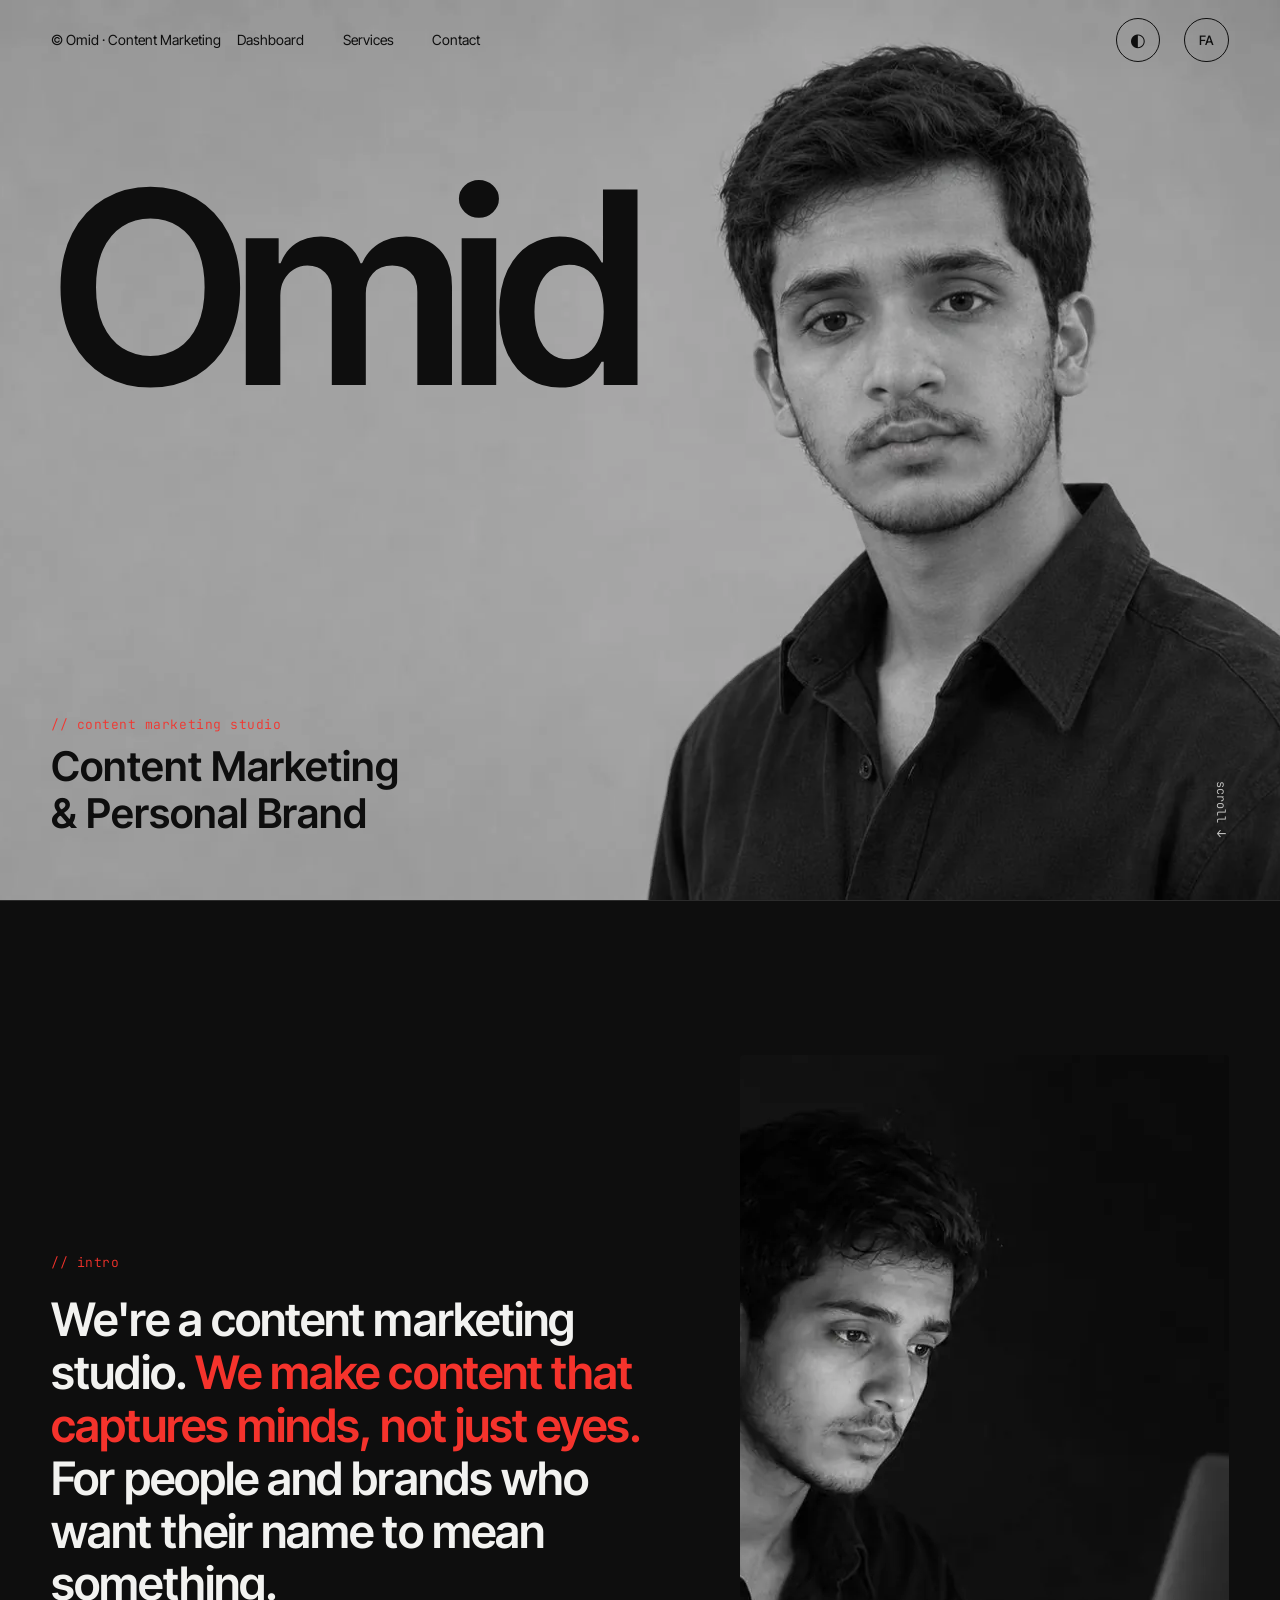
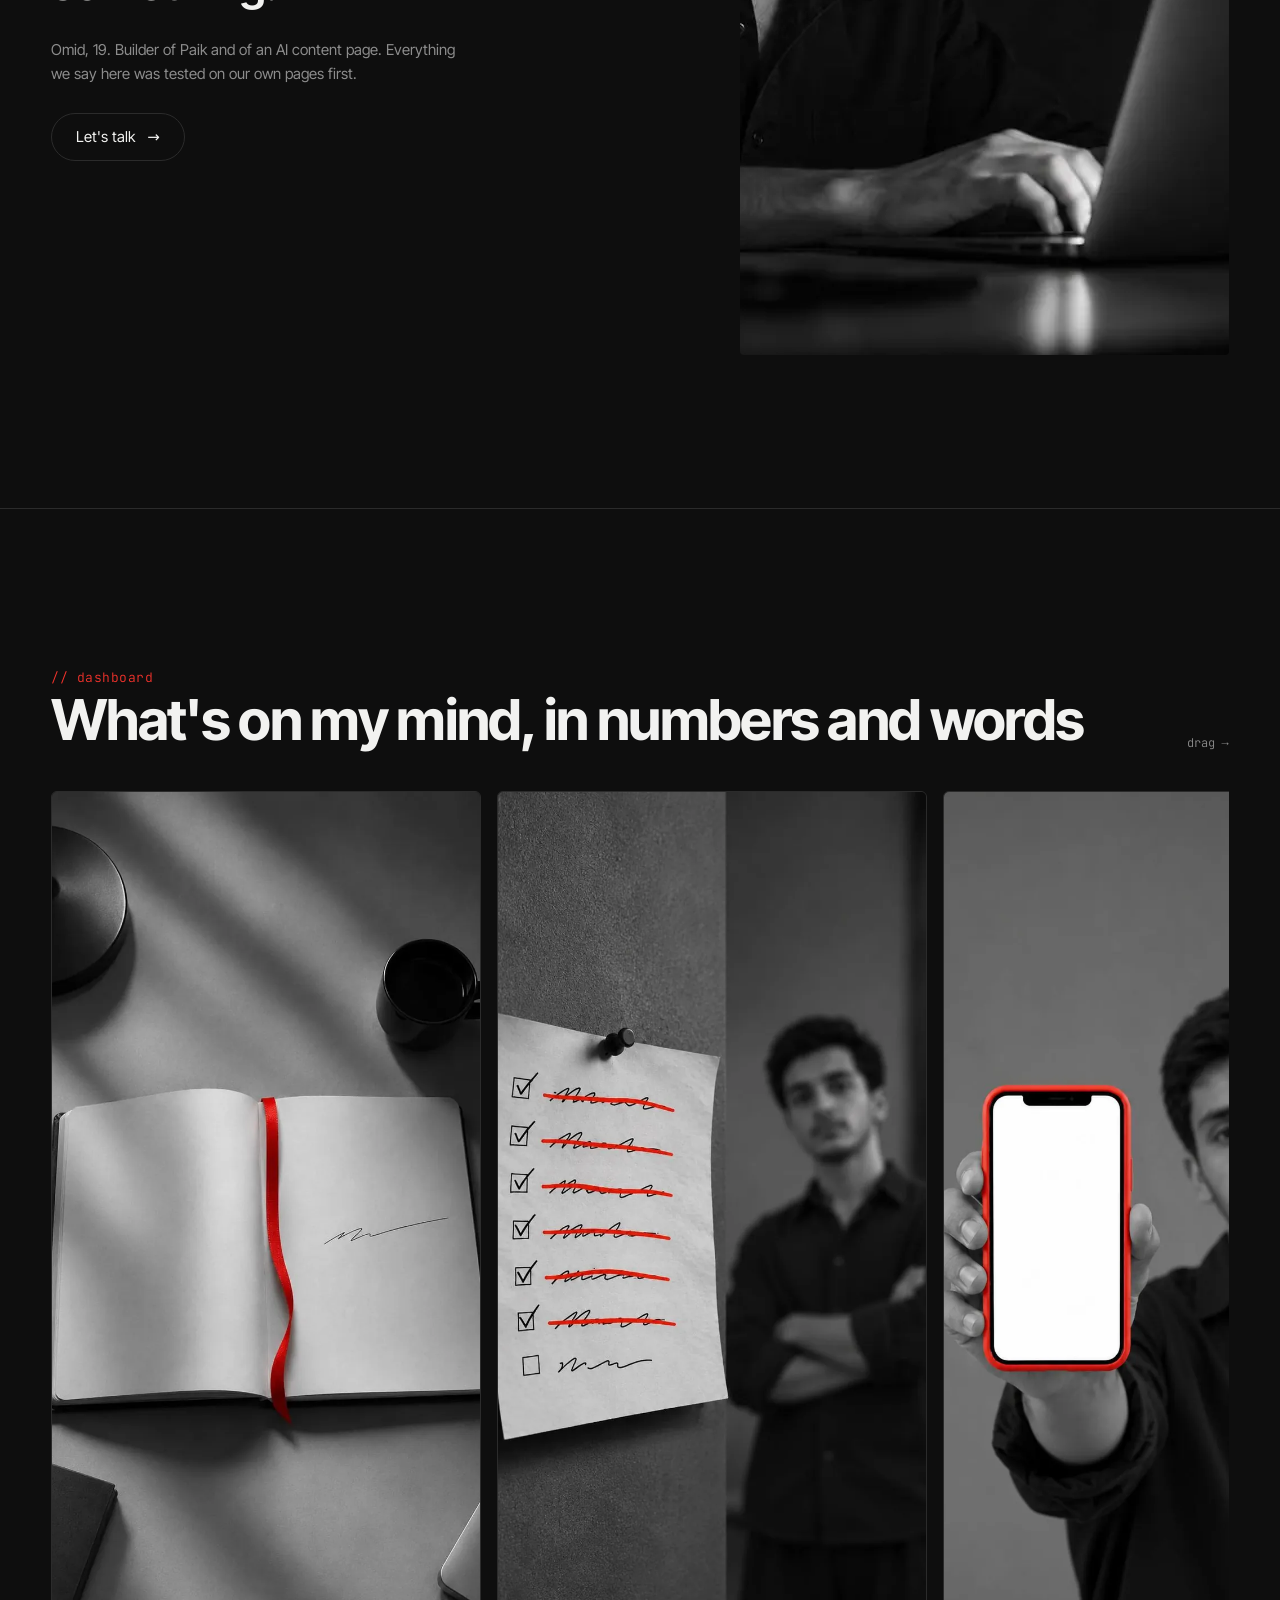
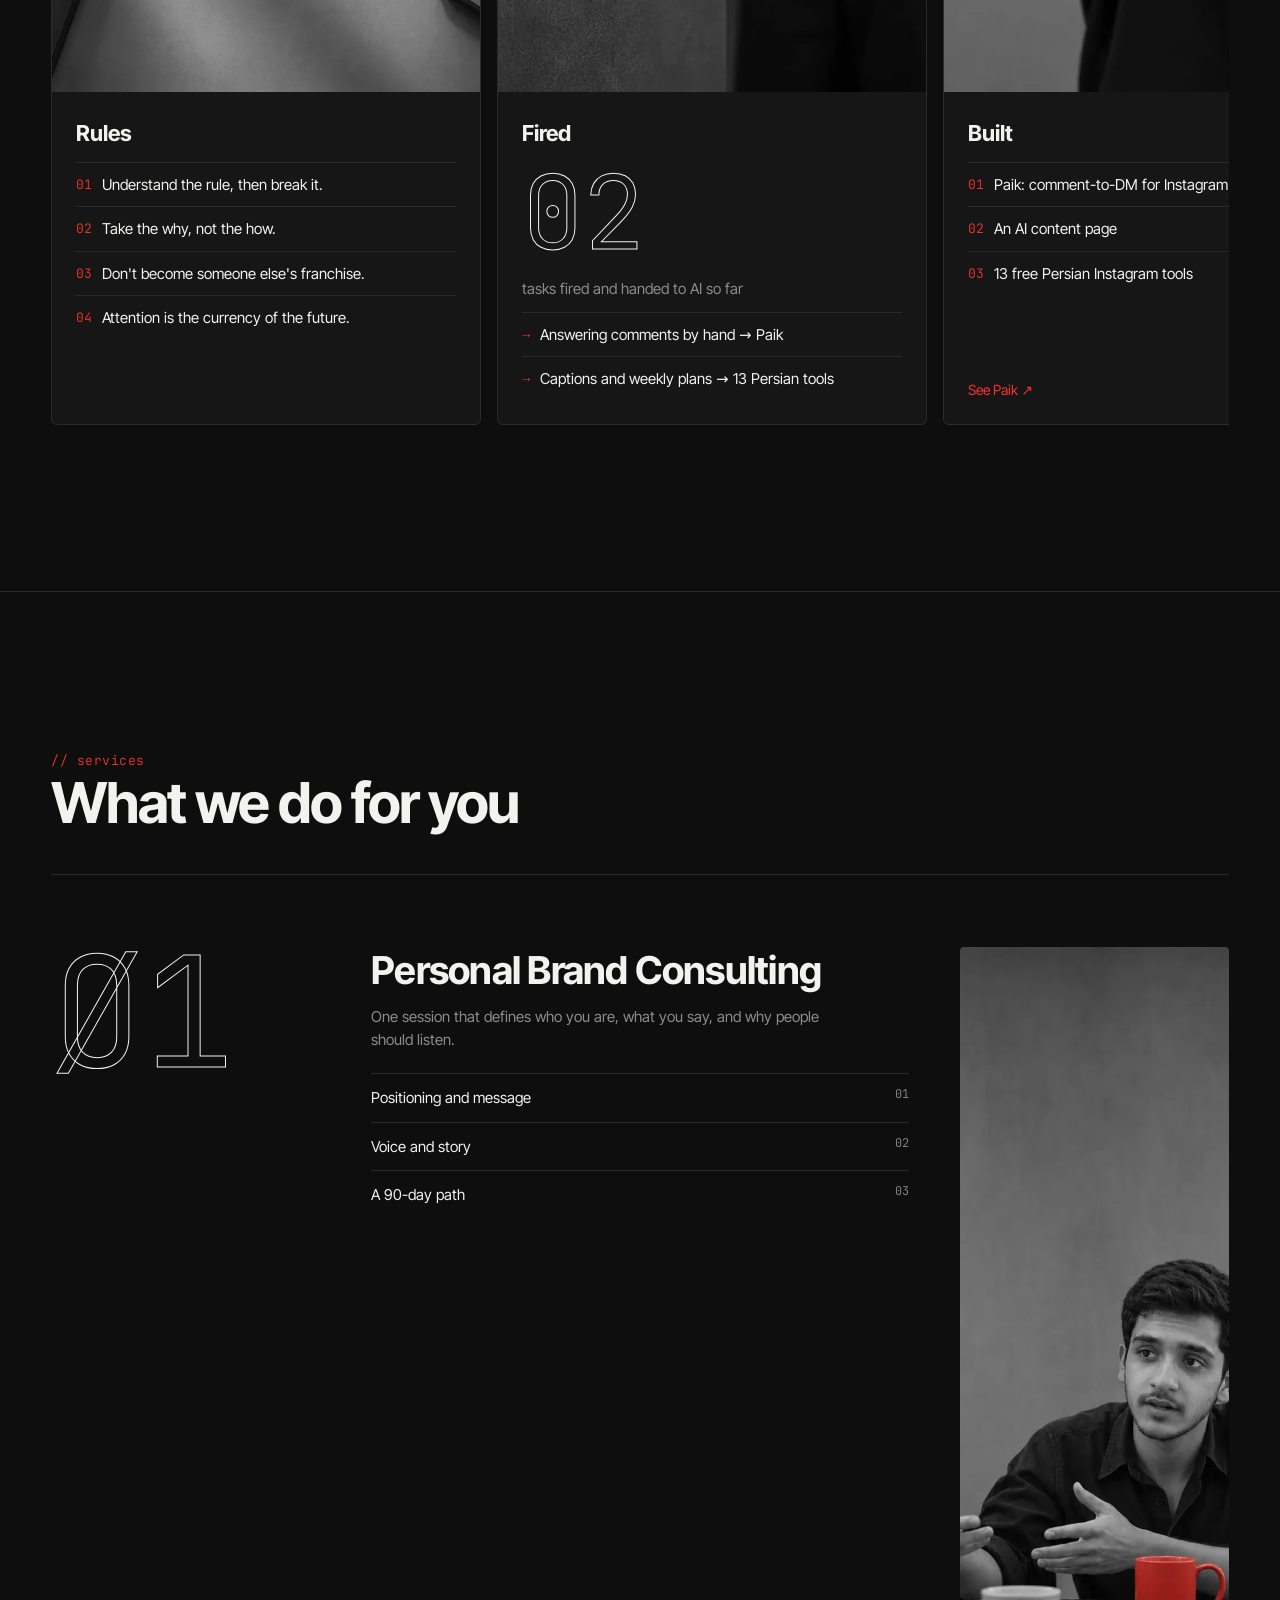
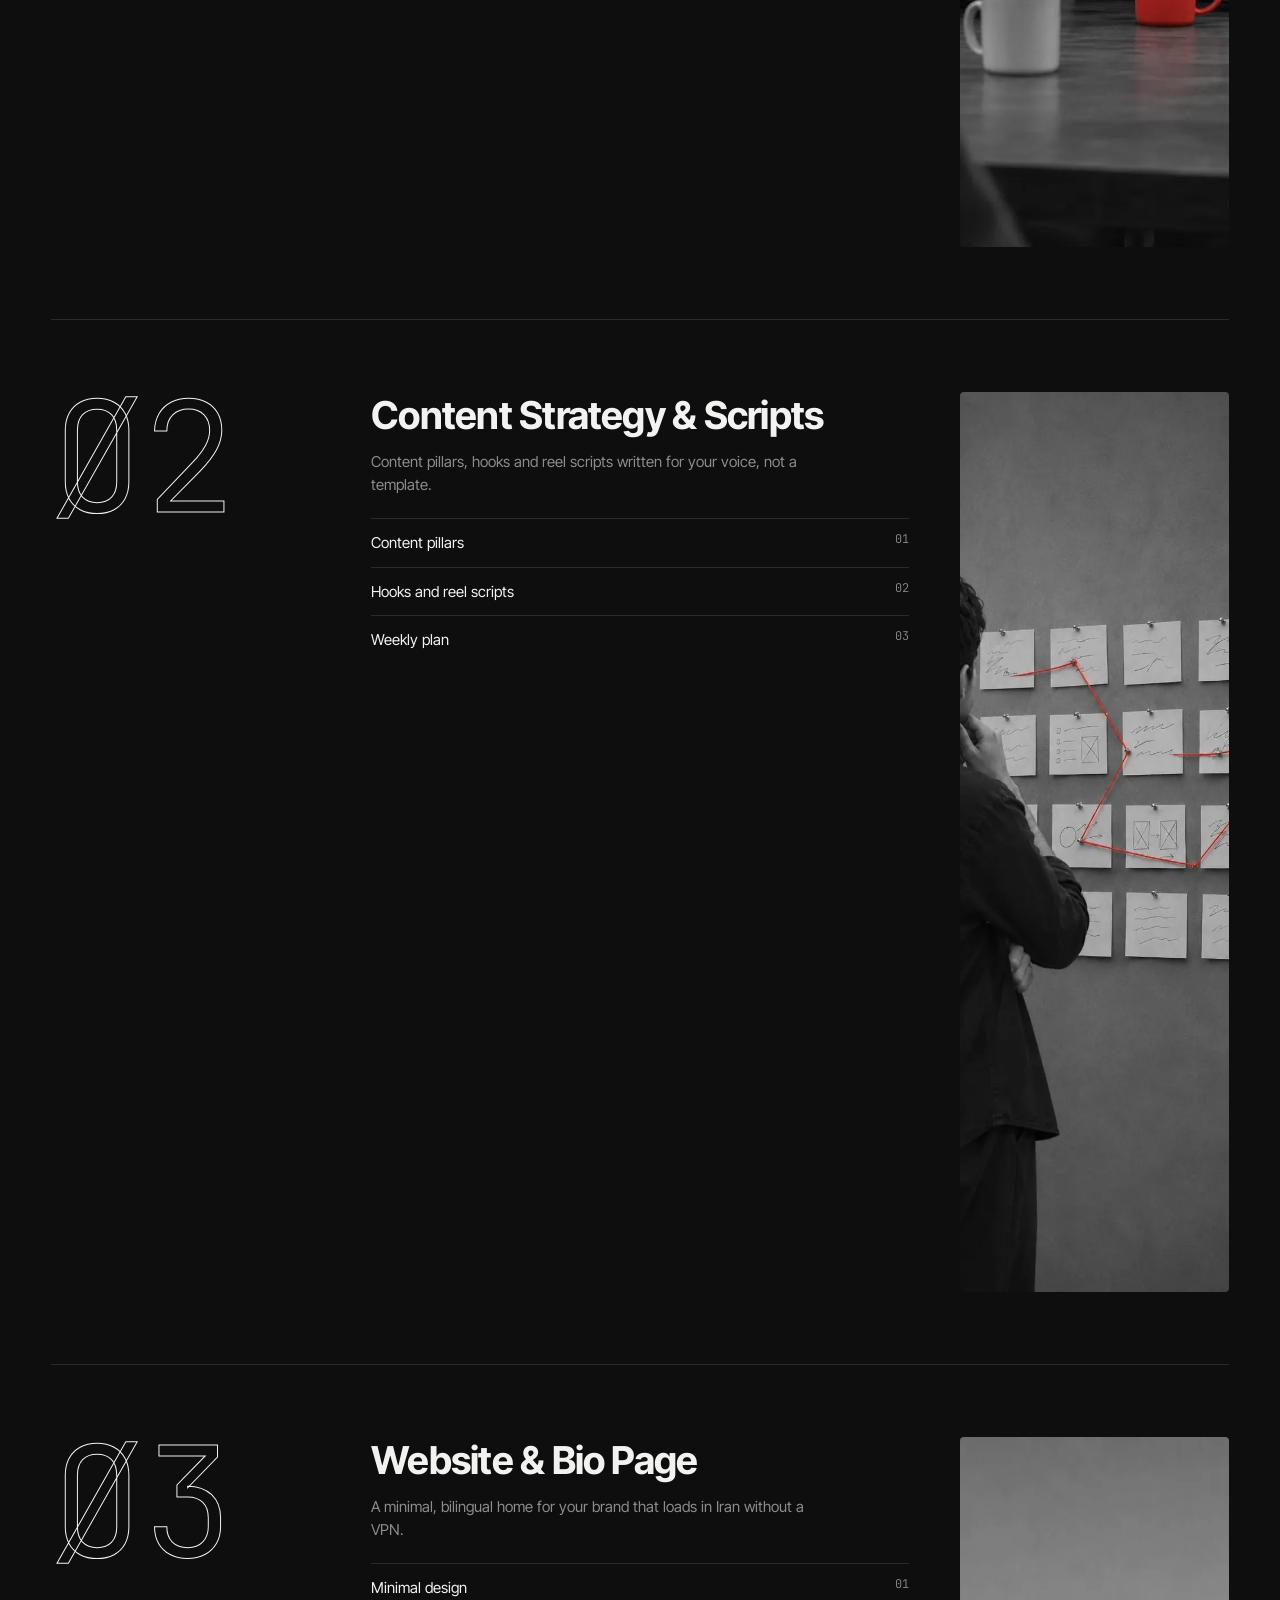
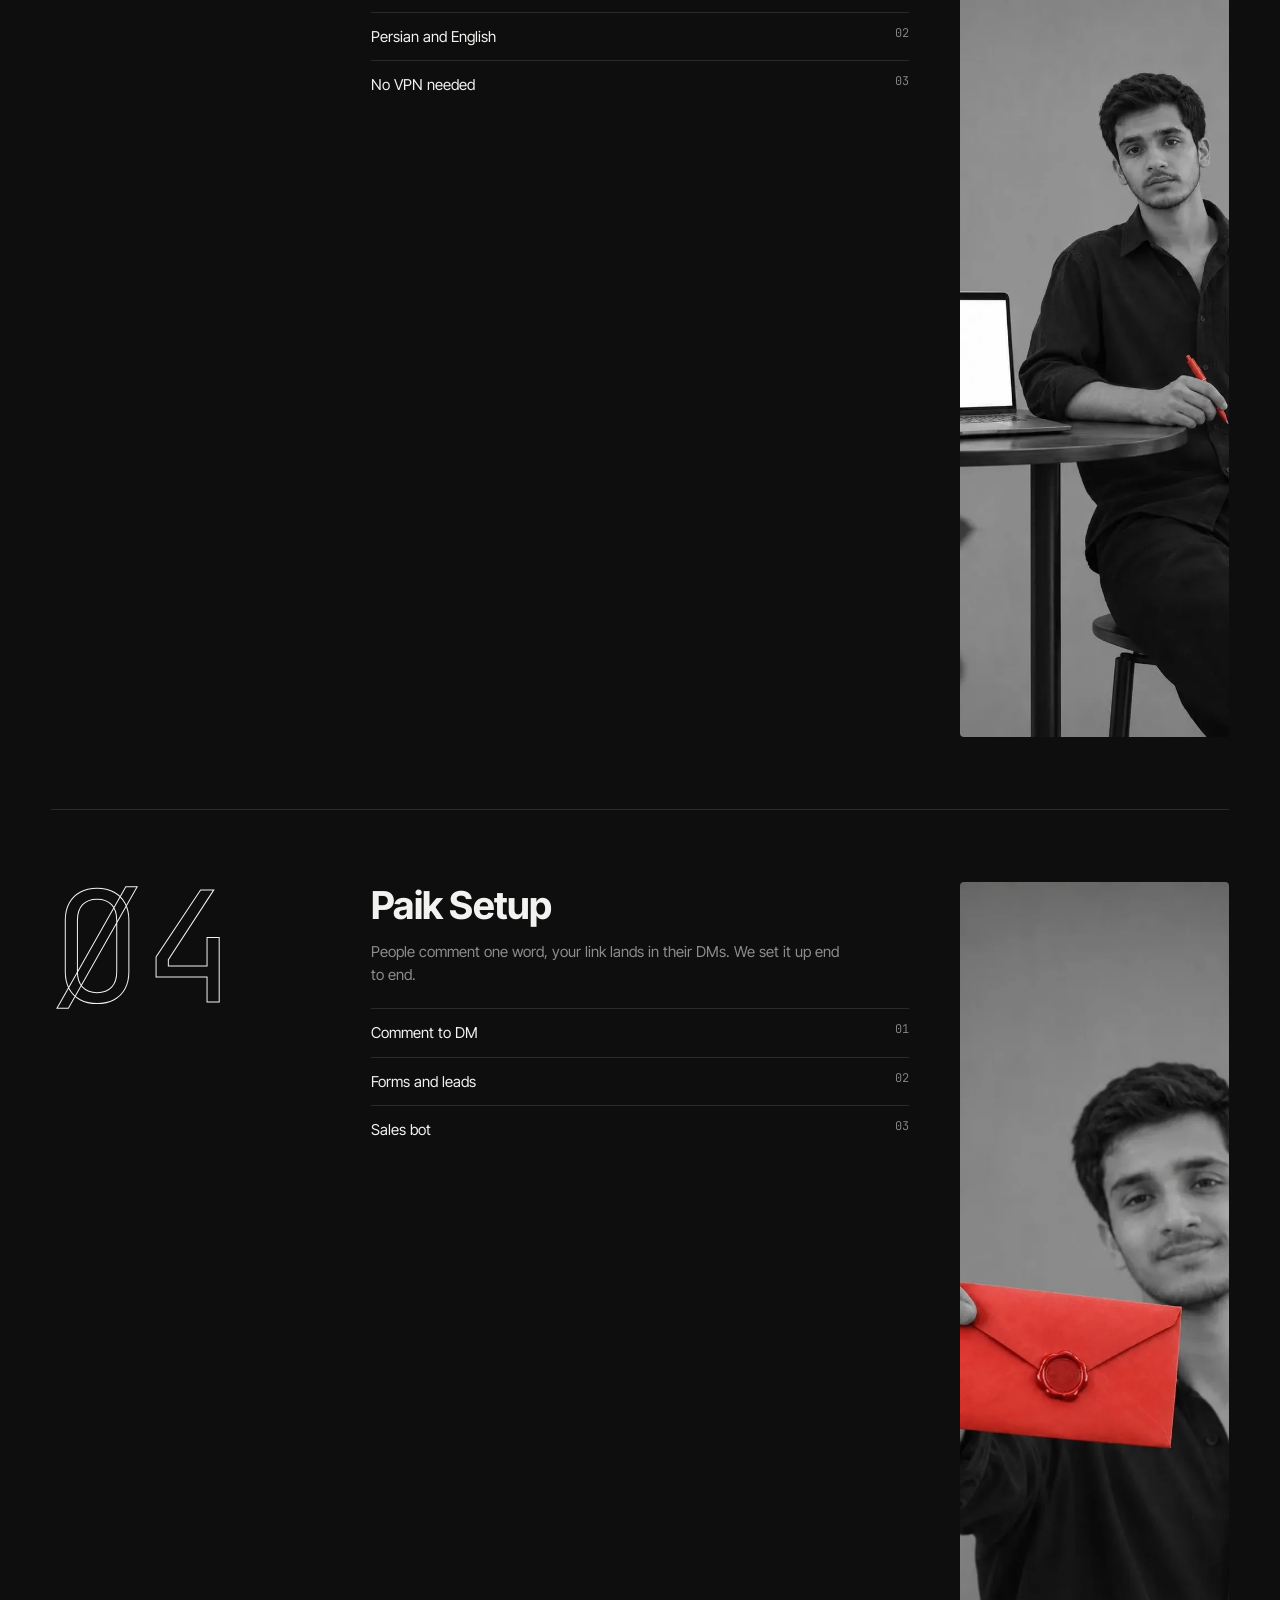
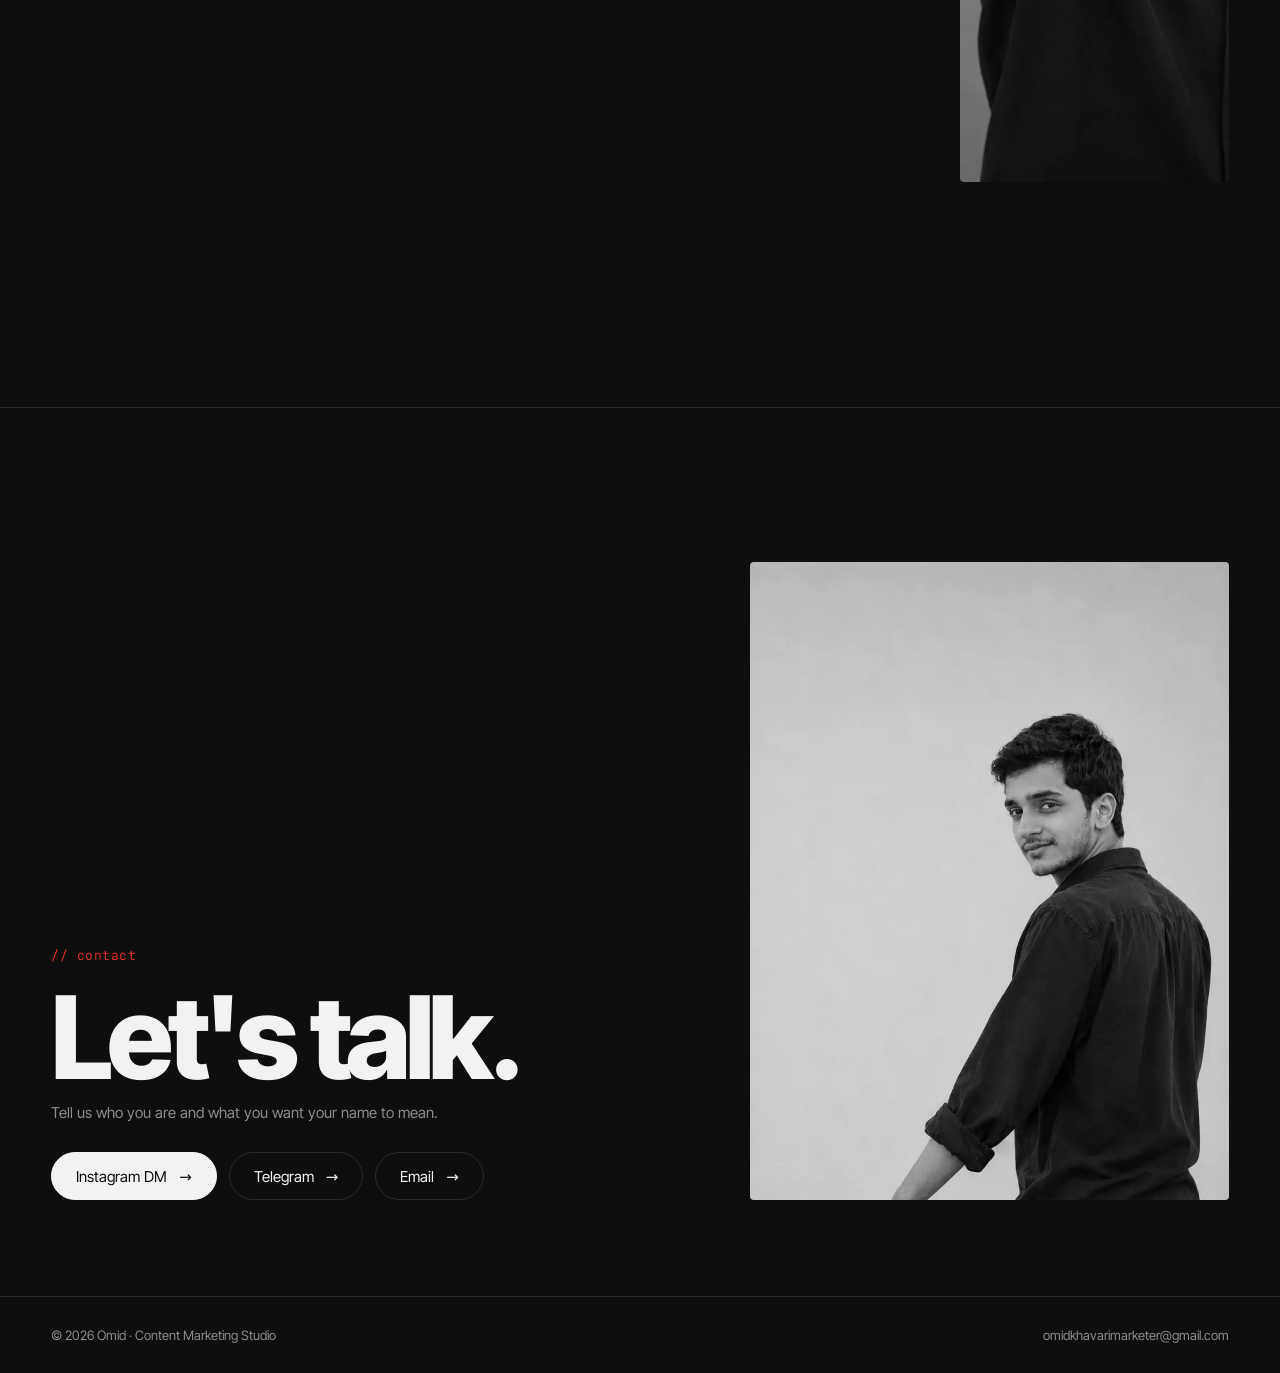
==== index.html @ 6a47b19a "Contact: vertical portrait, two-column on desktop Co-Authored-By: Claude Opus 5.5 <noreply@anthropic" ====
<!doctype html>
<html lang="fa" dir="rtl">
<head>
<meta charset="utf-8">
<meta name="viewport" content="width=device-width, initial-scale=1">
<title>امید | کانتنت مارکتینگ و برند شخصی</title>
<meta name="description" content="استودیوی کانتنت مارکتینگ امید: محتوایی که ذهن آدما رو می‌گیره، نه فقط چشمشون رو.">
<meta property="og:title" content="امید | کانتنت مارکتینگ و برند شخصی">
<meta property="og:description" content="محتوایی که ذهن آدما رو می‌گیره، نه فقط چشمشون رو.">
<meta property="og:image" content="https://omidkhavari1708-pixel.github.io/omidtalks/img/og.jpg">
<meta property="og:type" content="website">
<meta name="theme-color" content="#0e0e0e">
<meta name="title-en" content="Omid | Content Marketing &amp; Personal Brand">
<link rel="preload" href="img/hero.webp" as="image">
<link rel="preload" href="fonts/nimkat.woff2" as="font" type="font/woff2" crossorigin>
<link rel="stylesheet" href="css/site.css">
</head>
<body>

<header class="hero" id="top">
  <img src="img/hero.webp" alt="" width="2000" height="1126" fetchpriority="high">
  <h1 class="name" data-en="Omid">امید</h1>
  <img class="cut" src="img/hero-cut.webp" alt="پرتره‌ی امید" data-en-alt="Portrait of Omid" width="2000" height="1126">
  <nav class="nav">
    <a href="#top" data-en="© Omid · Content Marketing">© امید · کانتنت مارکتینگ</a>
    <div class="links">
      <a href="#dash" data-en="Dashboard">داشبورد</a>
      <a href="#services" data-en="Services">خدمات</a>
      <a href="#contact" data-en="Contact">تماس</a>
    </div>
    <button class="theme" type="button" aria-label="Light / dark" title="Light / dark"><span aria-hidden="true">◐</span></button>
    <button class="lang" type="button" aria-label="English" data-en-aria="فارسی">EN</button>
  </nav>
  <p class="role"><span class="tag">// content marketing studio</span><span data-en="Content Marketing">کانتنت مارکتینگ</span><br><span data-en="&amp; Personal Brand">و برند شخصی</span></p>
  <span class="scroll" aria-hidden="true">scroll ↓</span>
</header>

<main>
<section class="intro" id="intro">
  <div class="rv">
    <span class="tag">// intro</span>
    <p class="statement"><span data-en="We're a content marketing studio. ">ما یه استودیوی کانتنت مارکتینگیم. </span><em data-en="We make content that captures minds, not just eyes. ">محتوایی می‌سازیم که ذهن آدما رو می‌گیره، نه فقط چشمشون رو. </em><span data-en="For people and brands who want their name to mean something.">برای آدما و برندهایی که می‌خوان اسمشون یه معنی داشته باشه.</span></p>
    <p class="small" data-en="Omid, 19. Builder of Paik and of an AI content page. Everything we say here was tested on our own pages first.">امید، ۱۹ ساله. سازنده‌ی پیک و یه پیج تولید محتوای AI. هر حرفی این‌جا می‌زنیم، اول روی پیج‌های خودمون امتحان شده.</p>
    <a class="btn" href="#contact"><span data-en="Let's talk">بیا حرف بزنیم</span><i aria-hidden="true">←</i></a>
  </div>
  <figure class="rv"><img src="img/intro.webp" alt="امید پشت لپ‌تاپ" data-en-alt="Omid at his laptop" loading="lazy" width="1600" height="900"></figure>
</section>

<section id="dash">
  <div class="head rv">
    <div><span class="tag">// dashboard</span><h2 data-en="What's on my mind, in numbers and words">ذهن من، با عدد و کلمه</h2></div>
    <span class="hint" data-en="drag →">← بکش</span>
  </div>
  <div class="rail" tabindex="0" aria-label="داشبورد" data-en-aria="Dashboard">
    <article class="card">
      <img src="img/notebook-v.webp" alt="" loading="lazy" width="1600" height="900">
      <div class="body">
        <h3><a href="rules.html" data-en="Rules">قانون‌ها ↗</a></h3>
        <ul>
          <li><b>01</b><span data-en="Understand the rule, then break it.">قانون رو بفهم، بعد بشکنش.</span></li>
          <li><b>02</b><span data-en="Take the why, not the how.">چرا رو بردار، نه چطور رو.</span></li>
          <li><b>03</b><span data-en="Don't become someone else's franchise.">شعبه‌ی یکی دیگه نشو.</span></li>
          <li><b>04</b><span data-en="Attention is the currency of the future.">ارز آینده توجهه.</span></li>
        </ul>
      </div>
    </article>
    <article class="card">
      <img src="img/list-v.webp" alt="" loading="lazy" width="1600" height="900">
      <div class="body">
        <h3><a href="fired.html" data-en="Fired">اخراج‌ها ↗</a></h3>
        <div class="count" data-count="2">0</div>
        <p class="small" data-en="tasks fired and handed to AI so far">کار تا امروز اخراج شده و رفته دست AI</p>
        <ul>
          <li><b>→</b><span data-en="Answering comments by hand → Paik">جواب دستی به کامنت‌ها ← پیک</span></li>
          <li><b>→</b><span data-en="Captions and weekly plans → 13 Persian tools">کپشن و برنامه‌ی هفته ← ۱۳ ابزار فارسی</span></li>
        </ul>
      </div>
    </article>
    <article class="card">
      <img src="img/phone-v.webp" alt="" loading="lazy" width="1600" height="900">
      <div class="body">
        <h3><a href="built.html" data-en="Built">ساخته‌ها ↗</a></h3>
        <ul>
          <li><b>01</b><span data-en="Paik: comment-to-DM for Instagram">پیک: کامنت به دایرکت برای اینستاگرام</span></li>
          <li><b>02</b><span data-en="An AI content page">پیج تولید محتوای AI</span></li>
          <li><b>03</b><span data-en="13 free Persian Instagram tools">۱۳ ابزار رایگان فارسی برای اینستاگرام</span></li>
        </ul>
        <a class="more" href="https://paikfa1omidkhavarei.github.io" target="_blank" rel="noopener" data-en="See Paik ↗">پیک رو ببین ↗</a>
      </div>
    </article>
    <article class="card">
      <img src="img/english-v.webp" alt="" loading="lazy" width="1600" height="900">
      <div class="body">
        <h3 data-en="The path">مسیر</h3>
        <p class="small" data-en="Learning English, building with AI, documenting every step on Instagram. Together.">انگلیسی یاد گرفتن، ساختن با AI، و مستند کردن هر قدمش تو اینستاگرام. با هم.</p>
        <a class="more" href="https://instagram.com/omidtalks1" target="_blank" rel="noopener">@omidtalks1 ↗</a>
      </div>
    </article>
  </div>
</section>

<section id="services">
  <div class="head rv"><div><span class="tag">// services</span><h2 data-en="What we do for you">کاری که برات می‌کنیم</h2></div></div>
  <div class="svc rv">
    <div class="num">Ø1</div>
    <div>
      <h3><a href="consulting.html" data-en="Personal Brand Consulting">مشاوره‌ی برند شخصی ↗</a></h3>
      <p data-en="One session that defines who you are, what you say, and why people should listen.">یه جلسه که مشخص می‌کنه کی هستی، چی می‌گی و چرا باید به حرفت گوش بدن.</p>
      <ol><li data-en="Positioning and message">جایگاه و پیام<span>01</span></li><li data-en="Voice and story">لحن و داستان<span>02</span></li><li data-en="A 90-day path">مسیر ۹۰ روزه<span>03</span></li></ol>
    </div>
    <img src="img/consult-v.webp" alt="" loading="lazy" width="1600" height="900">
  </div>
  <div class="svc rv">
    <div class="num">Ø2</div>
    <div>
      <h3><a href="strategy.html" data-en="Content Strategy &amp; Scripts">استراتژی محتوا و سناریو ↗</a></h3>
      <p data-en="Content pillars, hooks and reel scripts written for your voice, not a template.">ستون‌های محتوا، هوک و سناریوی ریلز، برای صدای خودت، نه از روی قالب.</p>
      <ol><li data-en="Content pillars">ستون‌های محتوا<span>01</span></li><li data-en="Hooks and reel scripts">هوک و سناریوی ریلز<span>02</span></li><li data-en="Weekly plan">برنامه‌ی هفتگی<span>03</span></li></ol>
    </div>
    <img src="img/strategy-v.webp" alt="" loading="lazy" width="1600" height="900">
  </div>
  <div class="svc rv">
    <div class="num">Ø3</div>
    <div>
      <h3><a href="website.html" data-en="Website &amp; Bio Page">سایت و صفحه‌ی بیو ↗</a></h3>
      <p data-en="A minimal, bilingual home for your brand that loads in Iran without a VPN.">یه خونه‌ی مینیمال و دوزبانه برای برندت که تو ایران بدون فیلترشکن باز می‌شه.</p>
      <ol><li data-en="Minimal design">طراحی مینیمال<span>01</span></li><li data-en="Persian and English">فارسی و انگلیسی<span>02</span></li><li data-en="No VPN needed">بدون نیاز به فیلترشکن<span>03</span></li></ol>
    </div>
    <img src="img/site-v.webp" alt="" loading="lazy" width="1600" height="900">
  </div>
  <div class="svc rv">
    <div class="num">Ø4</div>
    <div>
      <h3><a href="paik.html" data-en="Paik Setup">راه‌اندازی پیک ↗</a></h3>
      <p data-en="People comment one word, your link lands in their DMs. We set it up end to end.">یکی یه کلمه کامنت می‌کنه، لینکت تو دایرکتش می‌رسه. از صفر تا آخر راهش می‌ندازیم.</p>
      <ol><li data-en="Comment to DM">کامنت به دایرکت<span>01</span></li><li data-en="Forms and leads">فرم و جمع کردن مشتری<span>02</span></li><li data-en="Sales bot">ربات فروش<span>03</span></li></ol>
    </div>
    <img src="img/paik-v.webp" alt="" loading="lazy" width="1600" height="900">
  </div>
</section>

<section class="contact" id="contact">
  <img src="img/contact-v.webp" alt="" loading="lazy" width="900" height="1600">
  <div class="in rv">
    <span class="tag">// contact</span>
    <h2 data-en="Let's talk.">بیا حرف بزنیم.</h2>
    <p class="small" data-en="Tell us who you are and what you want your name to mean.">بگو کی هستی و می‌خوای اسمت چه معنی‌ای داشته باشه.</p>
    <div class="row">
      <a class="btn solid" href="https://ig.me/m/omidtalks1" target="_blank" rel="noopener"><span data-en="Instagram DM">دایرکت اینستاگرام</span><i aria-hidden="true">←</i></a>
      <a class="btn" id="tg" href="https://t.me/itsomid_ai" target="_blank" rel="noopener"><span data-en="Telegram">تلگرام</span><i aria-hidden="true">←</i></a>
      <a class="btn" href="mailto:omidkhavarimarketer@gmail.com"><span data-en="Email">ایمیل</span><i aria-hidden="true">←</i></a>
    </div>
  </div>
</section>
</main>

<footer><span data-en="© 2026 Omid · Content Marketing Studio">© ۱۴۰۵ امید · استودیوی کانتنت مارکتینگ</span><a href="mailto:omidkhavarimarketer@gmail.com">omidkhavarimarketer@gmail.com</a></footer>

<script src="js/site.js"></script>
</body>
</html>
---- css/site.css ----
@font-face{font-family:Nimkat;src:url(../fonts/nimkat.woff2) format("woff2");font-display:swap}
@font-face{font-family:"Inter Tight";src:url(../fonts/inter-tight.woff2) format("woff2");font-weight:400 800;font-display:swap}
@font-face{font-family:Mono;src:url(../fonts/jetbrains-mono.woff2) format("woff2");font-weight:300;font-display:swap}
html[data-theme=light]{--ink:#f4f4f2;--ink2:#e9e9e6;--paper:#0e0e0e;--mute:#5e5e5e;--line:#d2d2d0}
:root{--ink:#0e0e0e;--ink2:#161616;--paper:#f2f2f0;--mute:#8c8c8c;--line:#2b2b2b;--accent:#F5332C;--pad:clamp(16px,4vw,56px);--ease:cubic-bezier(.2,.7,.2,1)}
*{box-sizing:border-box;margin:0;padding:0}
html{scroll-behavior:smooth}
body{background:var(--ink);color:var(--paper);font:400 17px/1.7 Nimkat,"Inter Tight",system-ui,sans-serif;-webkit-font-smoothing:antialiased}
html[lang=en] body{font-family:"Inter Tight",system-ui,sans-serif;line-height:1.55}
a{color:inherit;text-decoration:none}
img{display:block;max-width:100%}
:focus-visible{outline:2px solid var(--accent);outline-offset:3px}
.tag{font:300 13px/1 Mono,monospace;color:var(--accent);letter-spacing:.04em;direction:ltr;unicode-bidi:isolate}
section{padding:clamp(72px,12vw,160px) var(--pad);border-top:1px solid var(--line)}

/* nav */
.nav{position:absolute;inset:0 0 auto;z-index:5;display:flex;align-items:center;justify-content:space-between;gap:16px;padding:18px var(--pad);color:#0e0e0e;font-size:14px}
.nav .links{display:flex;gap:clamp(14px,3vw,40px)}
.nav a:hover{color:var(--accent)}
.lang{min-width:44px;min-height:44px;border:1px solid currentColor;border-radius:99px;background:none;color:inherit;font:500 13px "Inter Tight",sans-serif;cursor:pointer;padding:0 14px}
.lang:hover,.theme:hover{background:#0e0e0e;color:#f2f2f0}
.theme{min-width:44px;min-height:44px;border:1px solid currentColor;border-radius:99px;background:none;color:inherit;font-size:18px;cursor:pointer;margin-inline-start:auto}
.nav .theme+.lang{margin-inline-start:8px}

/* hero: photo, then name, then cut-out on top so the head sits over the letters */
.hero{position:relative;height:100svh;min-height:560px;overflow:hidden;background:#969696;color:#0e0e0e;border:0;padding:0}
.hero>img{position:absolute;inset:0;width:100%;height:100%;object-fit:cover;object-position:78% 30%}
.hero .cut{z-index:3;pointer-events:none}
.name{position:absolute;z-index:2;left:var(--pad);top:20vh;direction:rtl;font:800 clamp(6rem,21vw,22rem)/.8 Nimkat,sans-serif;letter-spacing:-.02em;white-space:nowrap}
html[lang=en] .name{direction:ltr;font-family:"Inter Tight";letter-spacing:-.06em;font-weight:600}
.role{position:absolute;z-index:4;left:var(--pad);bottom:clamp(28px,7vh,72px);font-size:clamp(22px,3.2vw,44px);line-height:1.15;font-weight:600}
.role .tag{display:block;margin-bottom:12px}
.scroll{position:absolute;z-index:4;right:var(--pad);bottom:clamp(28px,7vh,72px);font:300 12px Mono,monospace;writing-mode:vertical-rl;color:var(--paper);opacity:.8}

/* intro */
.intro{display:grid;grid-template-columns:1.25fr 1fr;gap:clamp(32px,6vw,96px);align-items:center}
.statement{font-size:clamp(26px,3.6vw,52px);line-height:1.35;font-weight:600;margin:18px 0 28px}
html[lang=en] .statement{line-height:1.15;letter-spacing:-.02em}
.statement em{font-style:normal;color:var(--accent)}
.small{color:var(--mute);max-width:46ch;font-size:15px}
.intro figure img{width:100%;aspect-ratio:16/9;object-fit:cover;border-radius:4px}

/* button: orange fill slides in from the start edge, arrow nudges forward */
.btn{position:relative;display:inline-flex;align-items:center;gap:12px;min-height:48px;padding:0 24px;border:1px solid var(--line);border-radius:99px;overflow:hidden;isolation:isolate;font-size:15px;margin-top:28px;transition:border-color .3s}
.btn::before{content:"";position:absolute;inset:0;z-index:-1;background:var(--accent);transform:scaleX(0);transform-origin:right;transition:transform .45s var(--ease)}
html[dir=ltr] .btn::before{transform-origin:left}
.btn:hover{border-color:var(--accent)}.btn:hover::before{transform:scaleX(1)}
.btn i{font-style:normal;transition:transform .35s var(--ease)}
.btn:hover i{transform:translateX(-5px)}html[dir=ltr] .btn:hover i{transform:translateX(5px)}
.btn.solid{background:var(--paper);color:var(--ink);border-color:var(--paper)}
.btn.solid:hover{color:var(--paper)}

/* dashboard rail */
.head{display:flex;align-items:end;justify-content:space-between;gap:24px;margin-bottom:40px}
.head h2{font-size:clamp(30px,4.4vw,64px);line-height:1.1;font-weight:700}
html[lang=en] .head h2{letter-spacing:-.03em}
.hint{font:300 12px Mono,monospace;color:var(--mute);white-space:nowrap}
.rail{display:grid;grid-auto-flow:column;grid-auto-columns:min(82vw,430px);gap:16px;overflow-x:auto;scroll-snap-type:x mandatory;padding-bottom:12px;cursor:grab;scrollbar-width:thin;scrollbar-color:#333 transparent}
.rail.drag{cursor:grabbing;scroll-snap-type:none}
.card{scroll-snap-align:start;background:var(--ink2);border:1px solid var(--line);border-radius:6px;overflow:hidden;display:flex;flex-direction:column;user-select:none}
.card img{aspect-ratio:4/5;object-fit:cover;width:100%;-webkit-user-drag:none}
.card .body{padding:24px;display:flex;flex-direction:column;gap:12px;flex:1}
.card h3{font-size:22px;font-weight:700}
.card li{list-style:none;padding:10px 0;border-top:1px solid var(--line);font-size:15px;display:flex;gap:10px}
.card li b{color:var(--accent);font:300 13px Mono,monospace;padding-top:3px}
.count{font:300 clamp(64px,8vw,104px)/1 Mono,monospace;color:transparent;-webkit-text-stroke:1px var(--paper)}
.card a.more{margin-top:auto;color:var(--accent);font-size:14px}

/* services */
.svc{display:grid;grid-template-columns:minmax(120px,1fr) 2fr minmax(160px,1fr);gap:clamp(20px,4vw,64px);padding:clamp(40px,6vw,72px) 0;border-top:1px solid var(--line);align-items:start}
.svc:first-of-type{border-top:0}
.num{font:300 clamp(80px,12vw,180px)/.85 Mono,monospace;color:transparent;-webkit-text-stroke:1px var(--paper);direction:ltr}
.svc h3{font-size:clamp(26px,3vw,42px);line-height:1.2;font-weight:700;margin-bottom:12px}
html[lang=en] .svc h3{letter-spacing:-.02em}
.svc p{color:var(--mute);max-width:52ch;font-size:15px;margin-bottom:22px}
.svc ol{list-style:none}
.svc ol li{display:flex;justify-content:space-between;gap:16px;padding:12px 0;border-top:1px solid var(--line);font-size:15px}
.svc ol li span{font:300 12px Mono,monospace;color:var(--mute)}
.svc img{width:100%;aspect-ratio:3/4;object-fit:cover;border-radius:4px;filter:grayscale(.15)}

/* contact */
.contact{position:relative;min-height:90svh;display:flex;align-items:end;overflow:hidden;padding-bottom:clamp(48px,8vw,96px)}
.contact>img{position:absolute;inset:0;width:100%;height:100%;object-fit:cover;object-position:50% 25%;opacity:.55}
.contact::after{content:"";position:absolute;inset:0;background:linear-gradient(to top,var(--ink) 15%,transparent 70%)}
.contact .in{position:relative;z-index:1}
.contact h2{font-size:clamp(48px,9vw,140px);line-height:.95;font-weight:800;margin:16px 0 8px}
html[lang=en] .contact h2{letter-spacing:-.05em}
.contact .row{display:flex;flex-wrap:wrap;gap:12px}
footer{display:flex;justify-content:space-between;flex-wrap:wrap;gap:12px;padding:28px var(--pad);border-top:1px solid var(--line);color:var(--mute);font-size:13px}

/* reveal */
html.js .rv{opacity:0;transform:translateY(24px);transition:opacity .8s var(--ease),transform .8s var(--ease)}
html.js .rv.on{opacity:1;transform:none}
@media (prefers-reduced-motion:reduce){html{scroll-behavior:auto}.rv{opacity:1;transform:none;transition:none}.btn::before,.btn i{transition:none}}


/* detail pages */
.nav.dark{position:relative;color:var(--paper)}
.nav.dark .lang:hover,.nav.dark .theme:hover{background:var(--paper);color:var(--ink)}
.page-head{padding:clamp(48px,8vw,110px) var(--pad) clamp(40px,6vw,80px);display:grid;grid-template-columns:1.2fr 1fr;gap:clamp(28px,5vw,80px);align-items:end}
.page-head h1{font-size:clamp(44px,7vw,110px);line-height:1;font-weight:800;margin:14px 0 22px}
html[lang=en] .page-head h1{letter-spacing:-.04em}
.page-head .lead{font-size:clamp(18px,1.8vw,24px);color:var(--paper);opacity:.8;max-width:40ch}
.page-head img{width:100%;aspect-ratio:16/9;object-fit:cover;border-radius:4px}
.block{display:grid;grid-template-columns:minmax(160px,1fr) 2.4fr;gap:clamp(20px,4vw,64px)}
.block h2{font-size:clamp(22px,2.2vw,30px);font-weight:700}
.items{list-style:none}
.items li{display:grid;grid-template-columns:56px 1fr;gap:16px;padding:22px 0;border-top:1px solid var(--line)}
.items li:first-child{border-top:0;padding-top:0}
.items b{font:300 13px Mono,monospace;color:var(--accent);padding-top:6px;direction:ltr}
.items h3{font-size:20px;font-weight:700;margin-bottom:6px}
.items p{color:var(--mute);font-size:15px;max-width:60ch}
.items a{color:var(--accent)}
details{border-top:1px solid var(--line);padding:18px 0}
details:first-child{border-top:0;padding-top:0}
summary{cursor:pointer;font-size:18px;font-weight:600;list-style:none;display:flex;justify-content:space-between;gap:16px;min-height:44px;align-items:center}
summary::after{content:"+";color:var(--accent);font:300 22px Mono,monospace}
details[open] summary::after{content:"−"}
details p{color:var(--mute);margin-top:10px;max-width:60ch}
.cta{text-align:center}
.cta h2{font-size:clamp(36px,6vw,88px);line-height:1;font-weight:800;margin-bottom:8px}
.cta .row{display:flex;justify-content:center;flex-wrap:wrap;gap:12px}
.back{display:inline-flex;min-height:44px;align-items:center;color:var(--mute);font-size:14px}
.back:hover{color:var(--accent)}
.svc h3 a:hover,.card h3 a:hover{color:var(--accent)}
@media (max-width:860px){.page-head,.block{grid-template-columns:1fr}}

@media (max-width:860px){
  .nav .links,.nav>a{display:none}
  .nav{justify-content:flex-end}
  .hero{background:#969696}
  .hero>img{top:auto;height:74%;object-position:74% 0}
  .name{top:11vh;inset-inline:0;left:0;text-align:center;font-size:36vw}
  .role{color:#f2f2f0}
  .intro{grid-template-columns:1fr}
  .svc{grid-template-columns:1fr}
  .svc img{aspect-ratio:4/5;max-height:70svh}
  .num{font-size:96px}
  .head{flex-direction:column;align-items:start}
}
@media (max-width:860px){.nav.dark>a{display:inline-flex}.nav.dark{justify-content:space-between}}
@media (min-width:861px){.contact{display:grid;grid-template-columns:1.3fr 1fr;gap:clamp(32px,6vw,96px);align-items:end;min-height:0}.contact::after{display:none}.contact>img{position:relative;inset:auto;order:2;width:100%;height:auto;aspect-ratio:3/4;object-position:50% 30%;opacity:1;border-radius:4px}}
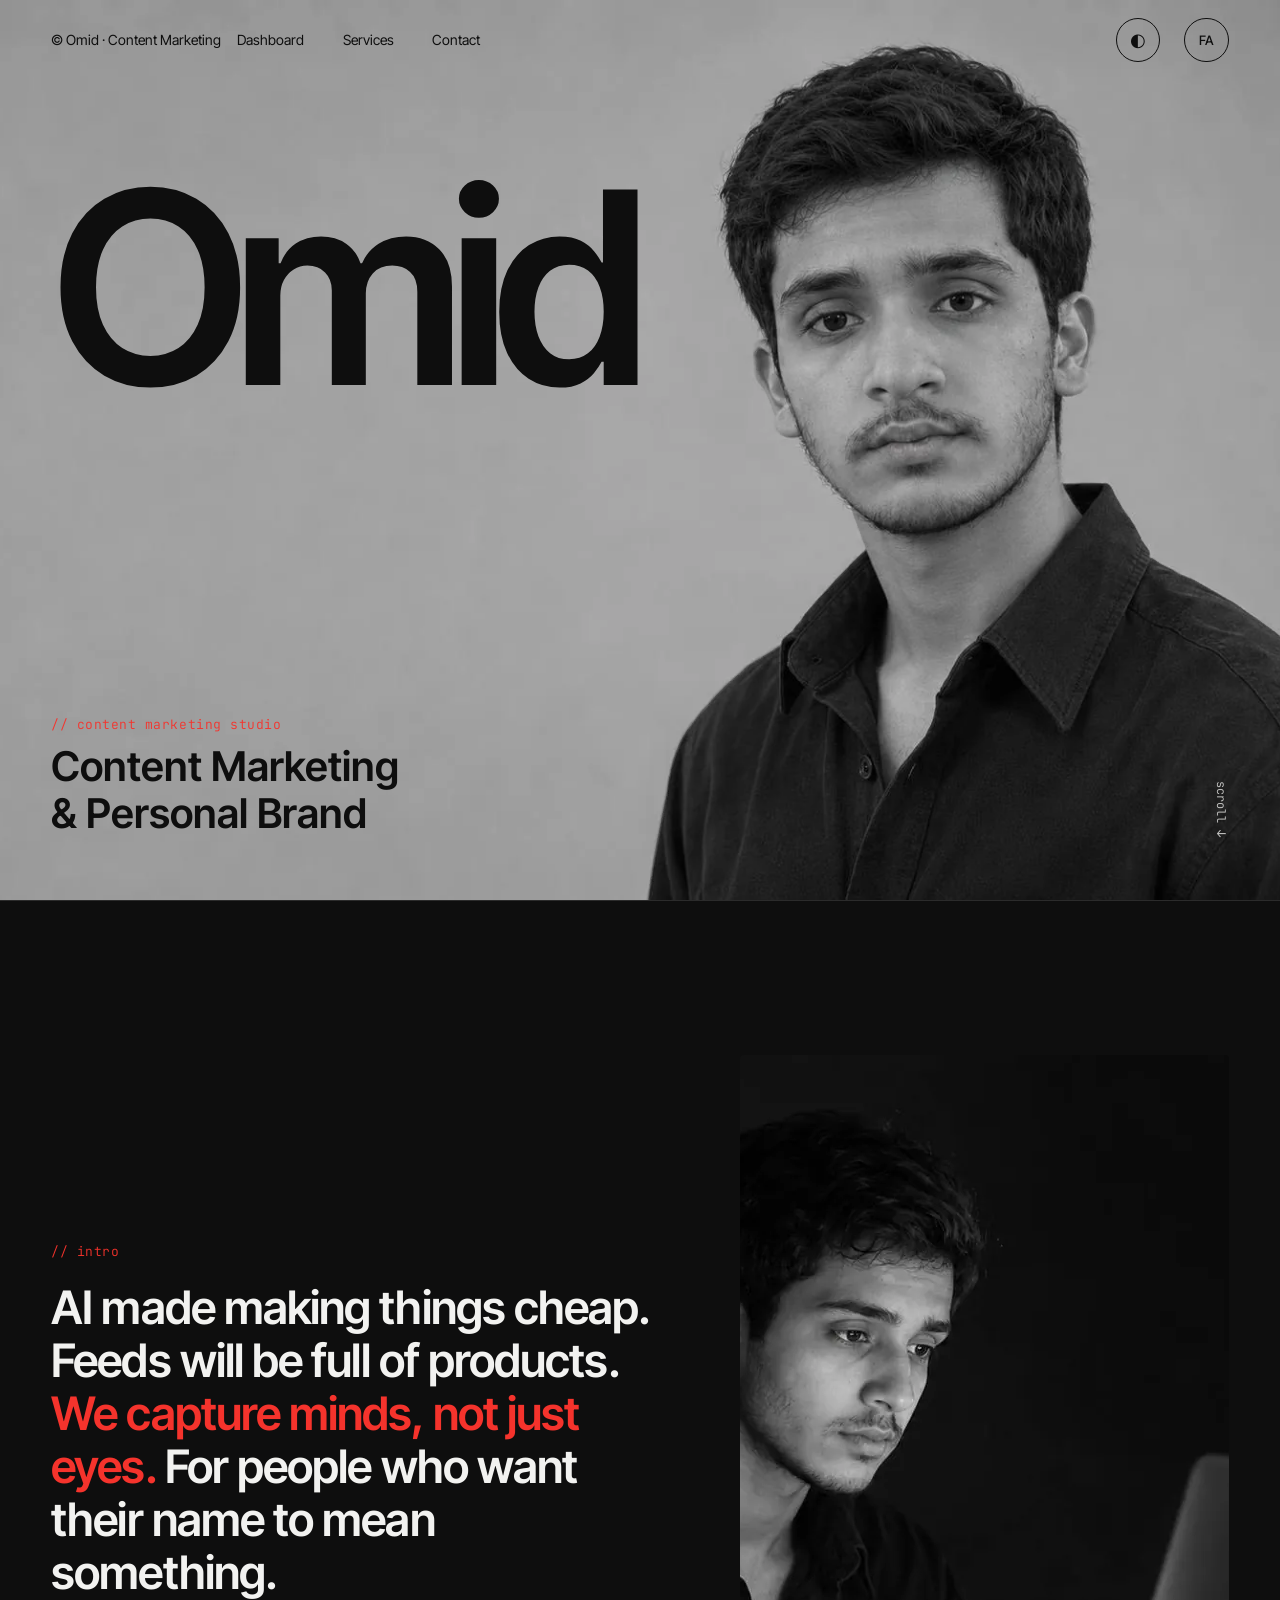
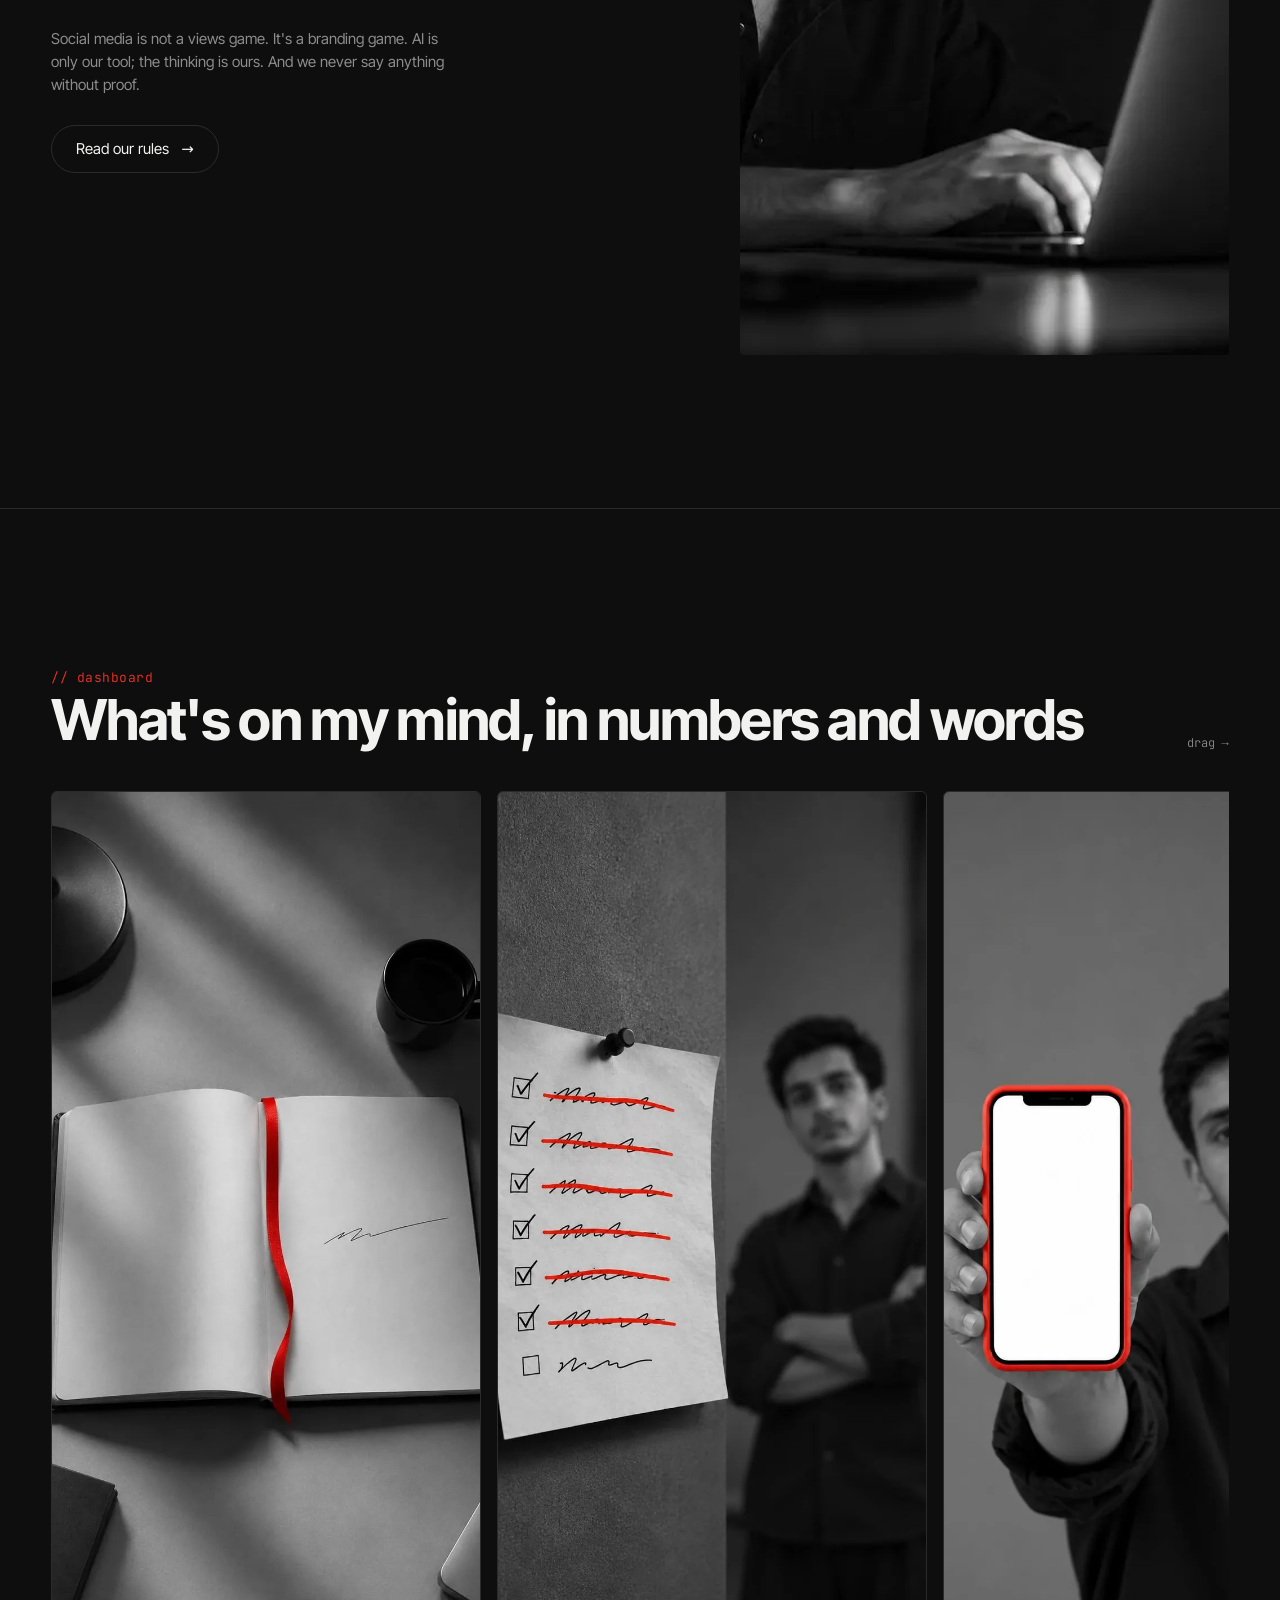
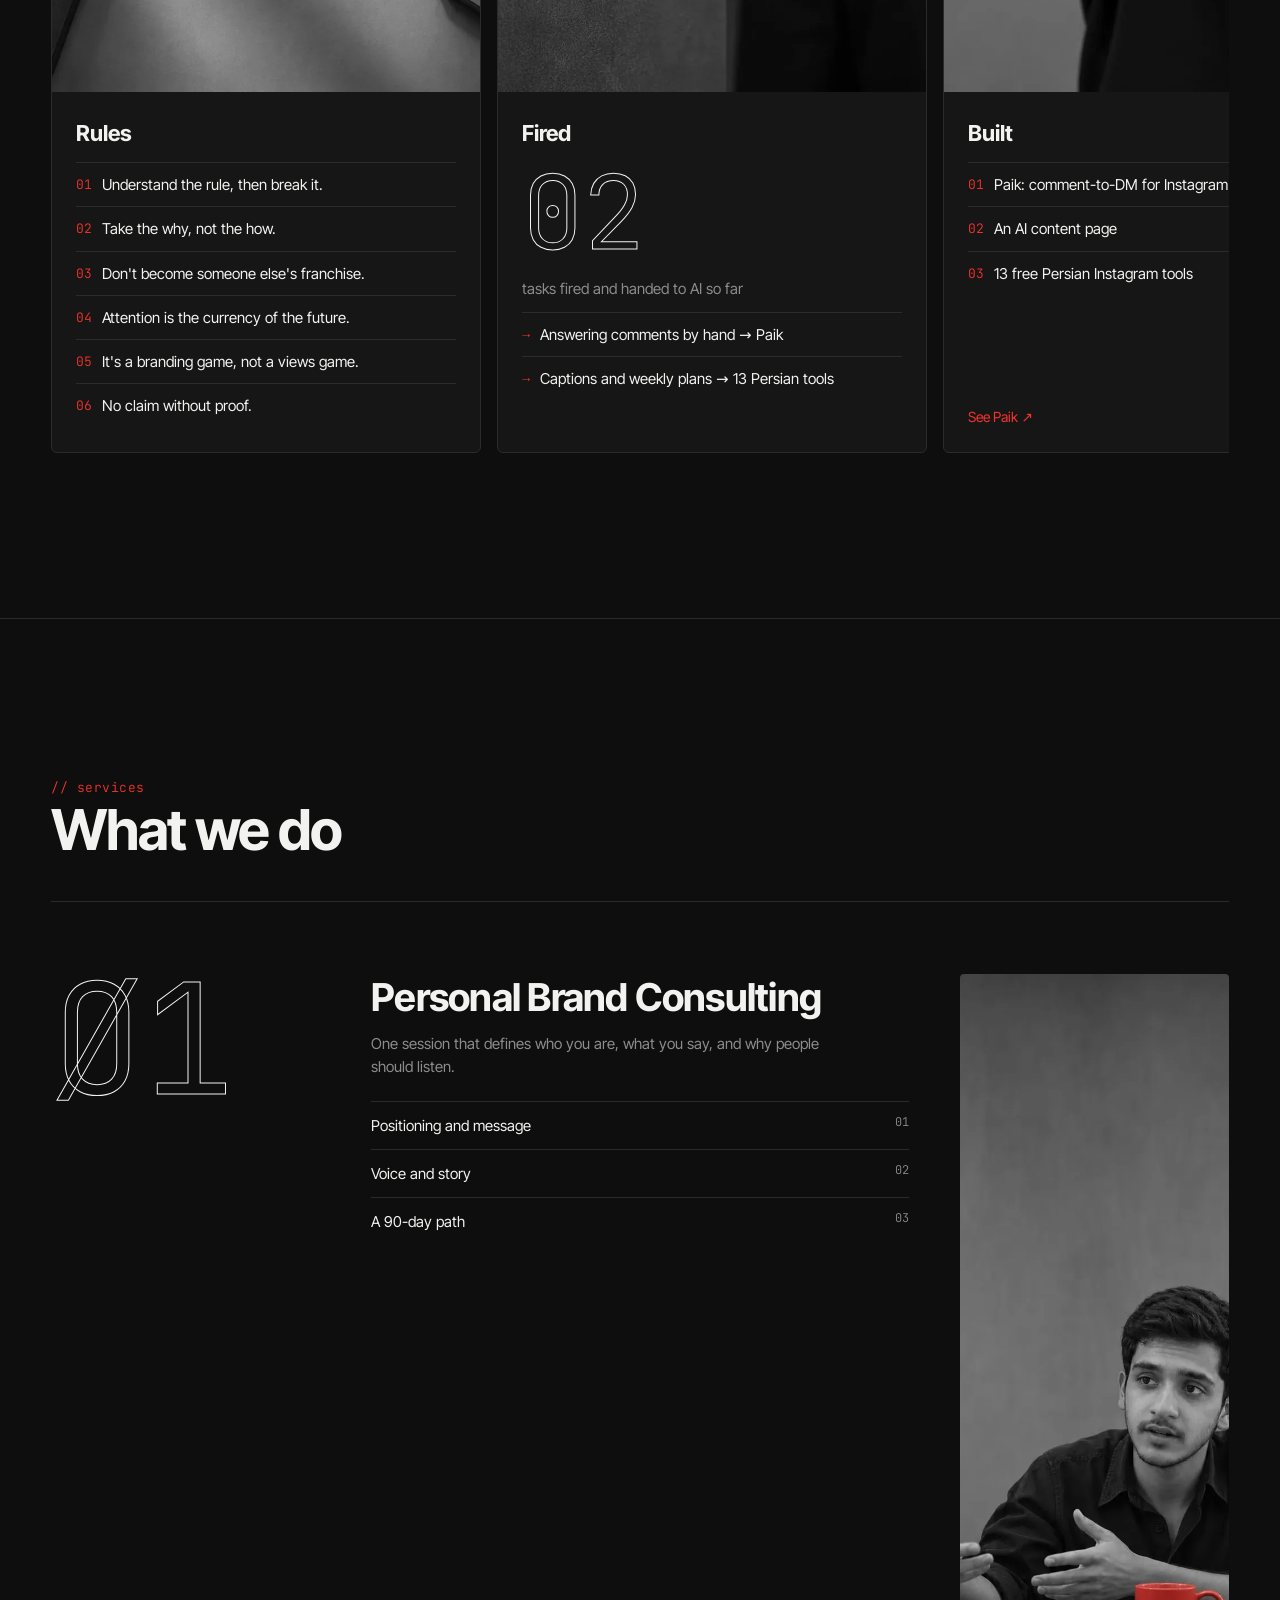
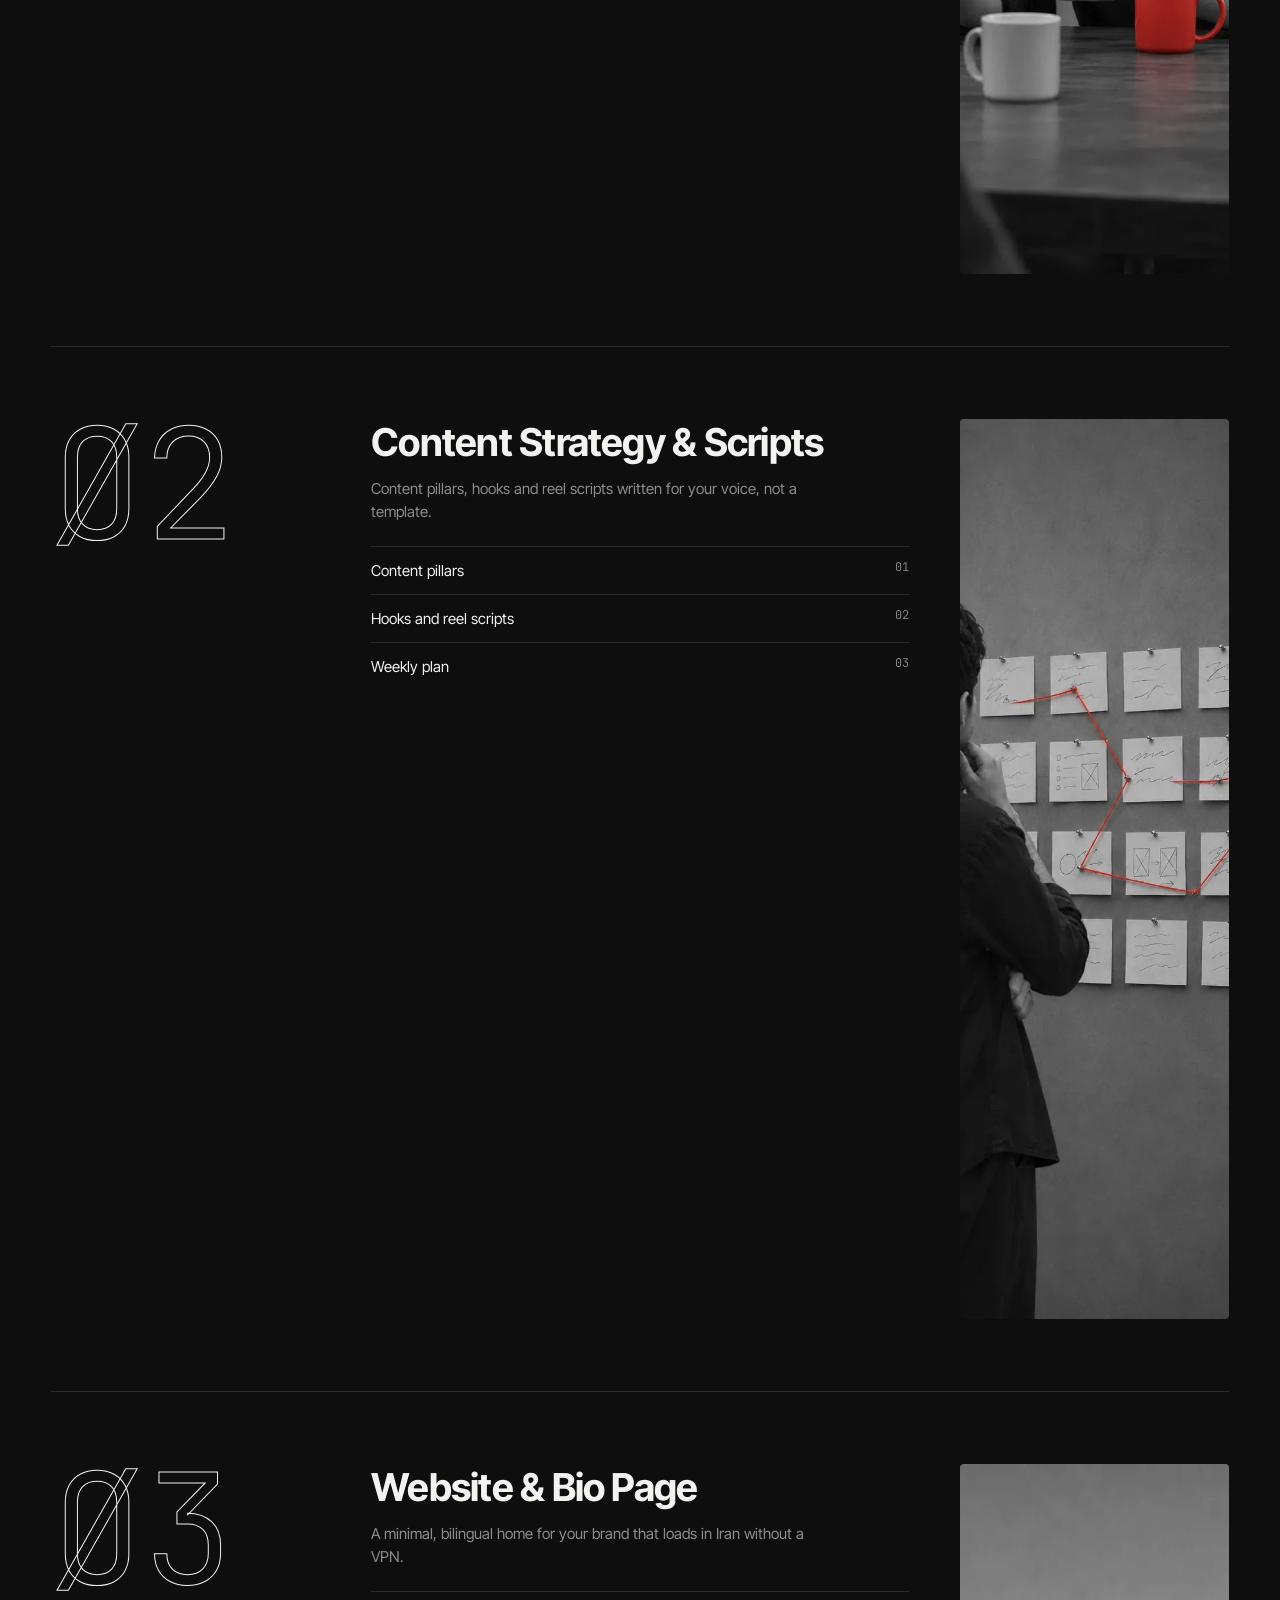
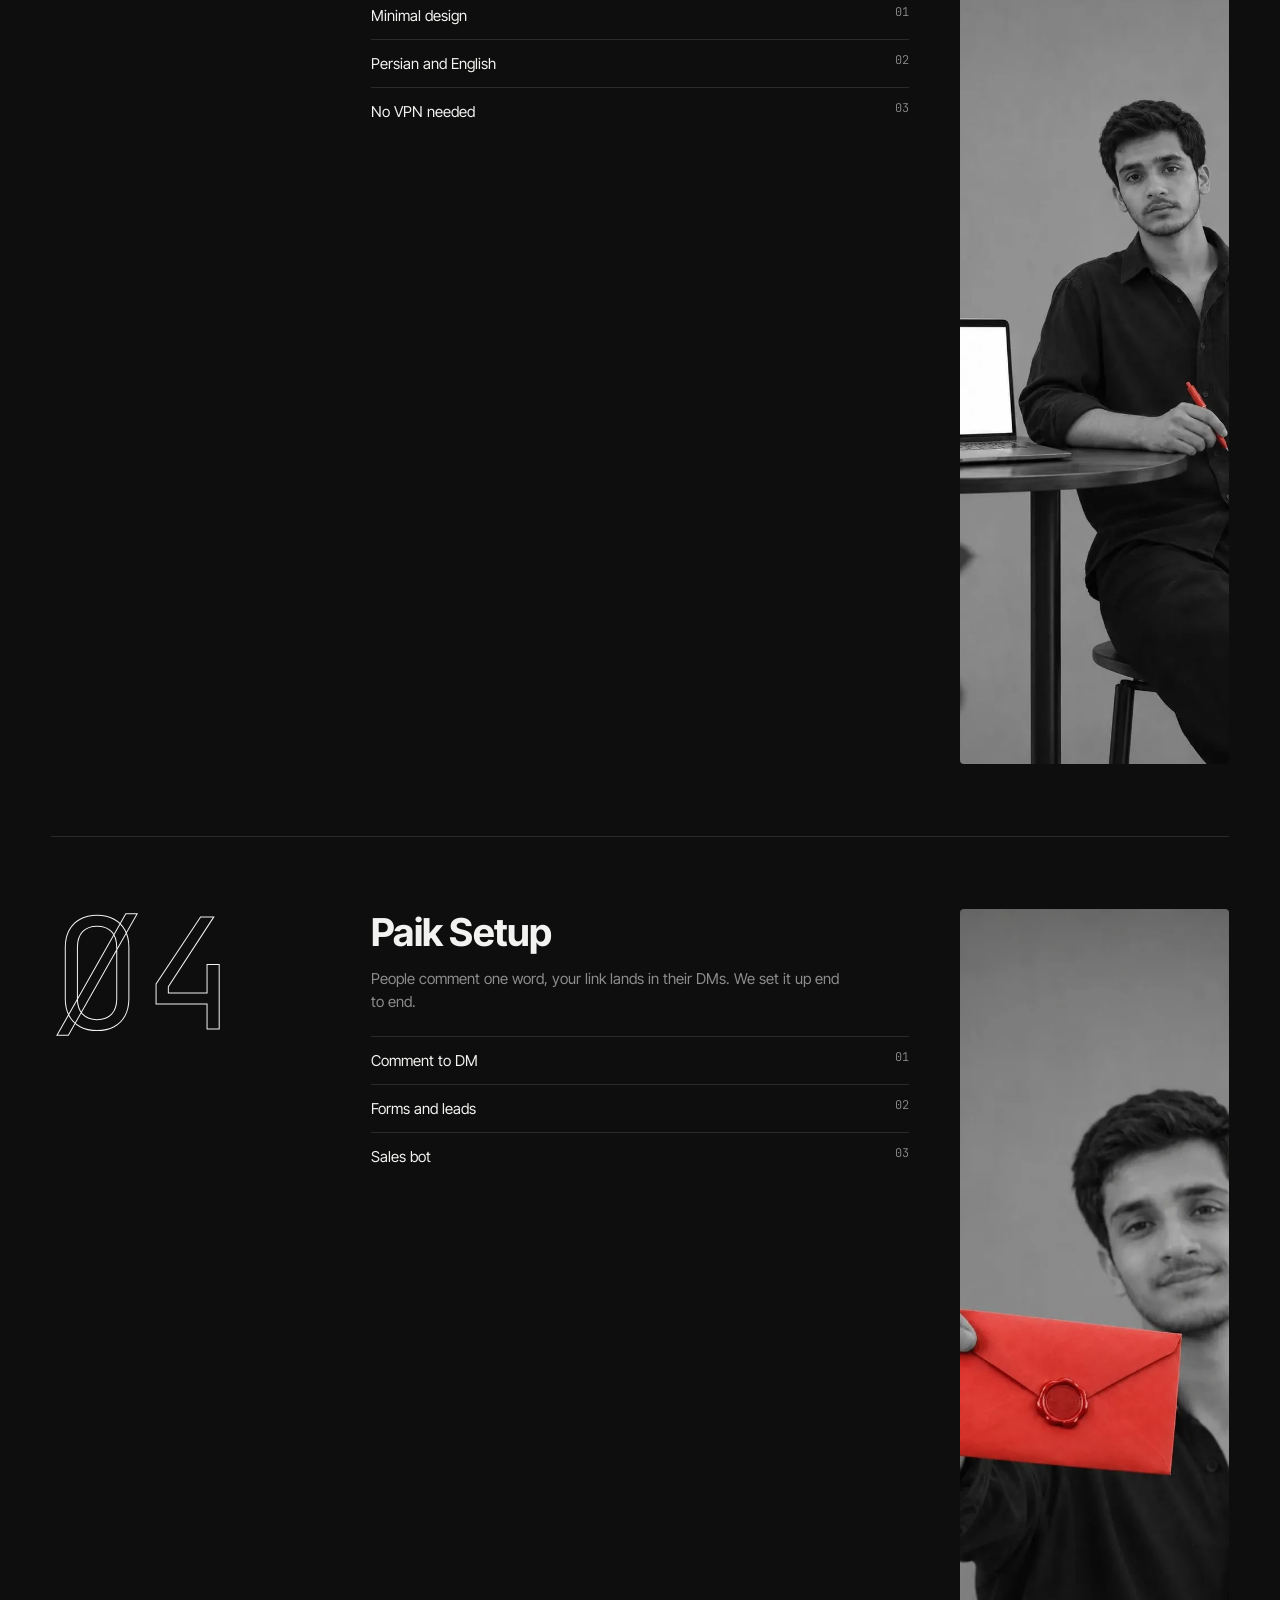
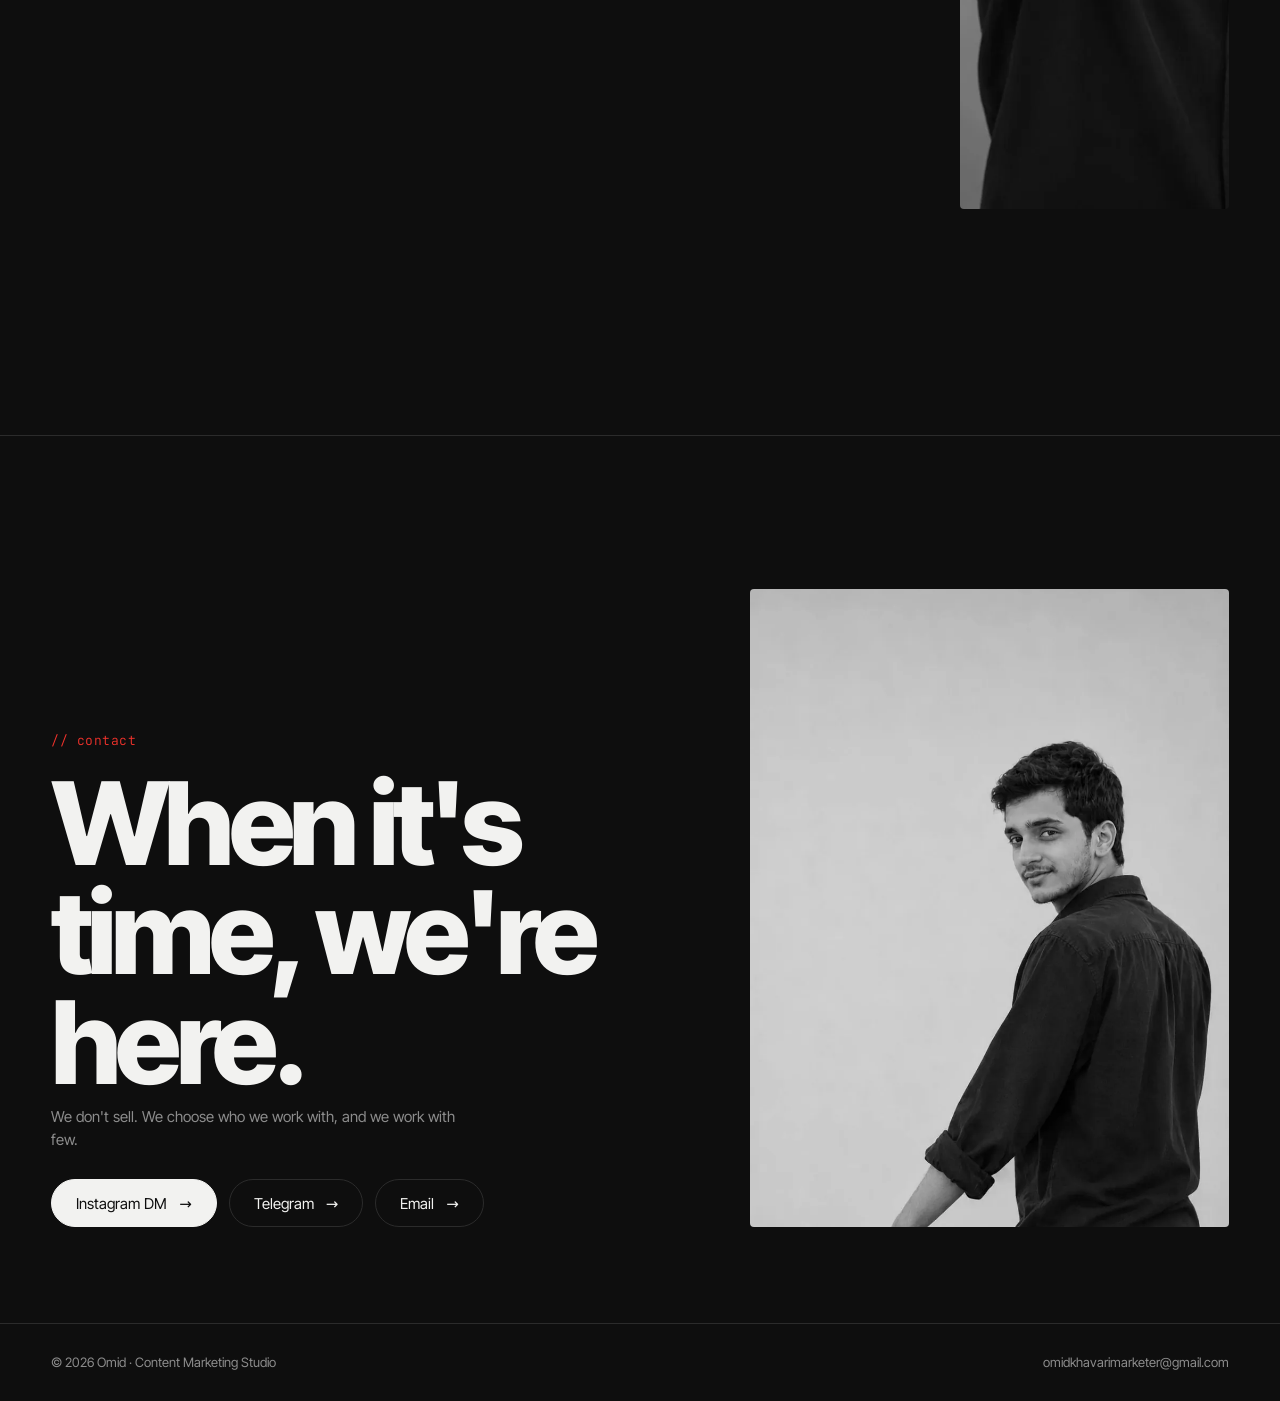
==== commit 934a8c07: "Quiet-luxury copy: why we exist, we don't sell, evidence rule Co-Authored-By: Claude Opus 5.5 <norep" ====
--- a/index.html
+++ b/index.html
@@ -39,9 +39,9 @@
 <section class="intro" id="intro">
   <div class="rv">
     <span class="tag">// intro</span>
-    <p class="statement"><span data-en="We're a content marketing studio. ">ما یه استودیوی کانتنت مارکتینگیم. </span><em data-en="We make content that captures minds, not just eyes. ">محتوایی می‌سازیم که ذهن آدما رو می‌گیره، نه فقط چشمشون رو. </em><span data-en="For people and brands who want their name to mean something.">برای آدما و برندهایی که می‌خوان اسمشون یه معنی داشته باشه.</span></p>
-    <p class="small" data-en="Omid, 19. Builder of Paik and of an AI content page. Everything we say here was tested on our own pages first.">امید، ۱۹ ساله. سازنده‌ی پیک و یه پیج تولید محتوای AI. هر حرفی این‌جا می‌زنیم، اول روی پیج‌های خودمون امتحان شده.</p>
-    <a class="btn" href="#contact"><span data-en="Let's talk">بیا حرف بزنیم</span><i aria-hidden="true">←</i></a>
+    <p class="statement"><span data-en="AI made making things cheap. Feeds will be full of products. ">AI ساختن رو ارزون کرد و فیدها پر از محصول می‌شن. </span><em data-en="We capture minds, not just eyes. ">ما ذهن آدما رو می‌گیریم، نه فقط چشمشون رو. </em><span data-en="For people who want their name to mean something.">برای آدم‌هایی که می‌خوان اسمشون یه معنی داشته باشه.</span></p>
+    <p class="small" data-en="Social media is not a views game. It's a branding game. AI is only our tool; the thinking is ours. And we never say anything without proof.">سوشال مدیا بازی بازدید نیست؛ بازی برنده. AI فقط ابزار ماست، فکرش مال خودمونه. و هیچ حرفی رو بدون سند نمی‌زنیم.</p>
+    <a class="btn" href="rules.html"><span data-en="Read our rules">قانون‌هامون رو بخون</span><i aria-hidden="true">←</i></a>
   </div>
   <figure class="rv"><img src="img/intro.webp" alt="امید پشت لپ‌تاپ" data-en-alt="Omid at his laptop" loading="lazy" width="1600" height="900"></figure>
 </section>
@@ -61,6 +61,8 @@
           <li><b>02</b><span data-en="Take the why, not the how.">چرا رو بردار، نه چطور رو.</span></li>
           <li><b>03</b><span data-en="Don't become someone else's franchise.">شعبه‌ی یکی دیگه نشو.</span></li>
           <li><b>04</b><span data-en="Attention is the currency of the future.">ارز آینده توجهه.</span></li>
+          <li><b>05</b><span data-en="It's a branding game, not a views game.">بازی برنده، نه بازی بازدید.</span></li>
+          <li><b>06</b><span data-en="No claim without proof.">حرف بی‌سند نمی‌زنیم.</span></li>
         </ul>
       </div>
     </article>
@@ -100,7 +102,7 @@
 </section>
 
 <section id="services">
-  <div class="head rv"><div><span class="tag">// services</span><h2 data-en="What we do for you">کاری که برات می‌کنیم</h2></div></div>
+  <div class="head rv"><div><span class="tag">// services</span><h2 data-en="What we do">کاری که می‌کنیم</h2></div></div>
   <div class="svc rv">
     <div class="num">Ø1</div>
     <div>
@@ -143,8 +145,8 @@
   <img src="img/contact-v.webp" alt="" loading="lazy" width="900" height="1600">
   <div class="in rv">
     <span class="tag">// contact</span>
-    <h2 data-en="Let's talk.">بیا حرف بزنیم.</h2>
-    <p class="small" data-en="Tell us who you are and what you want your name to mean.">بگو کی هستی و می‌خوای اسمت چه معنی‌ای داشته باشه.</p>
+    <h2 data-en="When it's time, we're here.">هر وقت وقتش شد، ما این‌جاییم.</h2>
+    <p class="small" data-en="We don't sell. We choose who we work with, and we work with few.">ما چیزی نمی‌فروشیم. انتخاب می‌کنیم با کی کار کنیم، و با آدمای کمی کار می‌کنیم.</p>
     <div class="row">
       <a class="btn solid" href="https://ig.me/m/omidtalks1" target="_blank" rel="noopener"><span data-en="Instagram DM">دایرکت اینستاگرام</span><i aria-hidden="true">←</i></a>
       <a class="btn" id="tg" href="https://t.me/itsomid_ai" target="_blank" rel="noopener"><span data-en="Telegram">تلگرام</span><i aria-hidden="true">←</i></a>
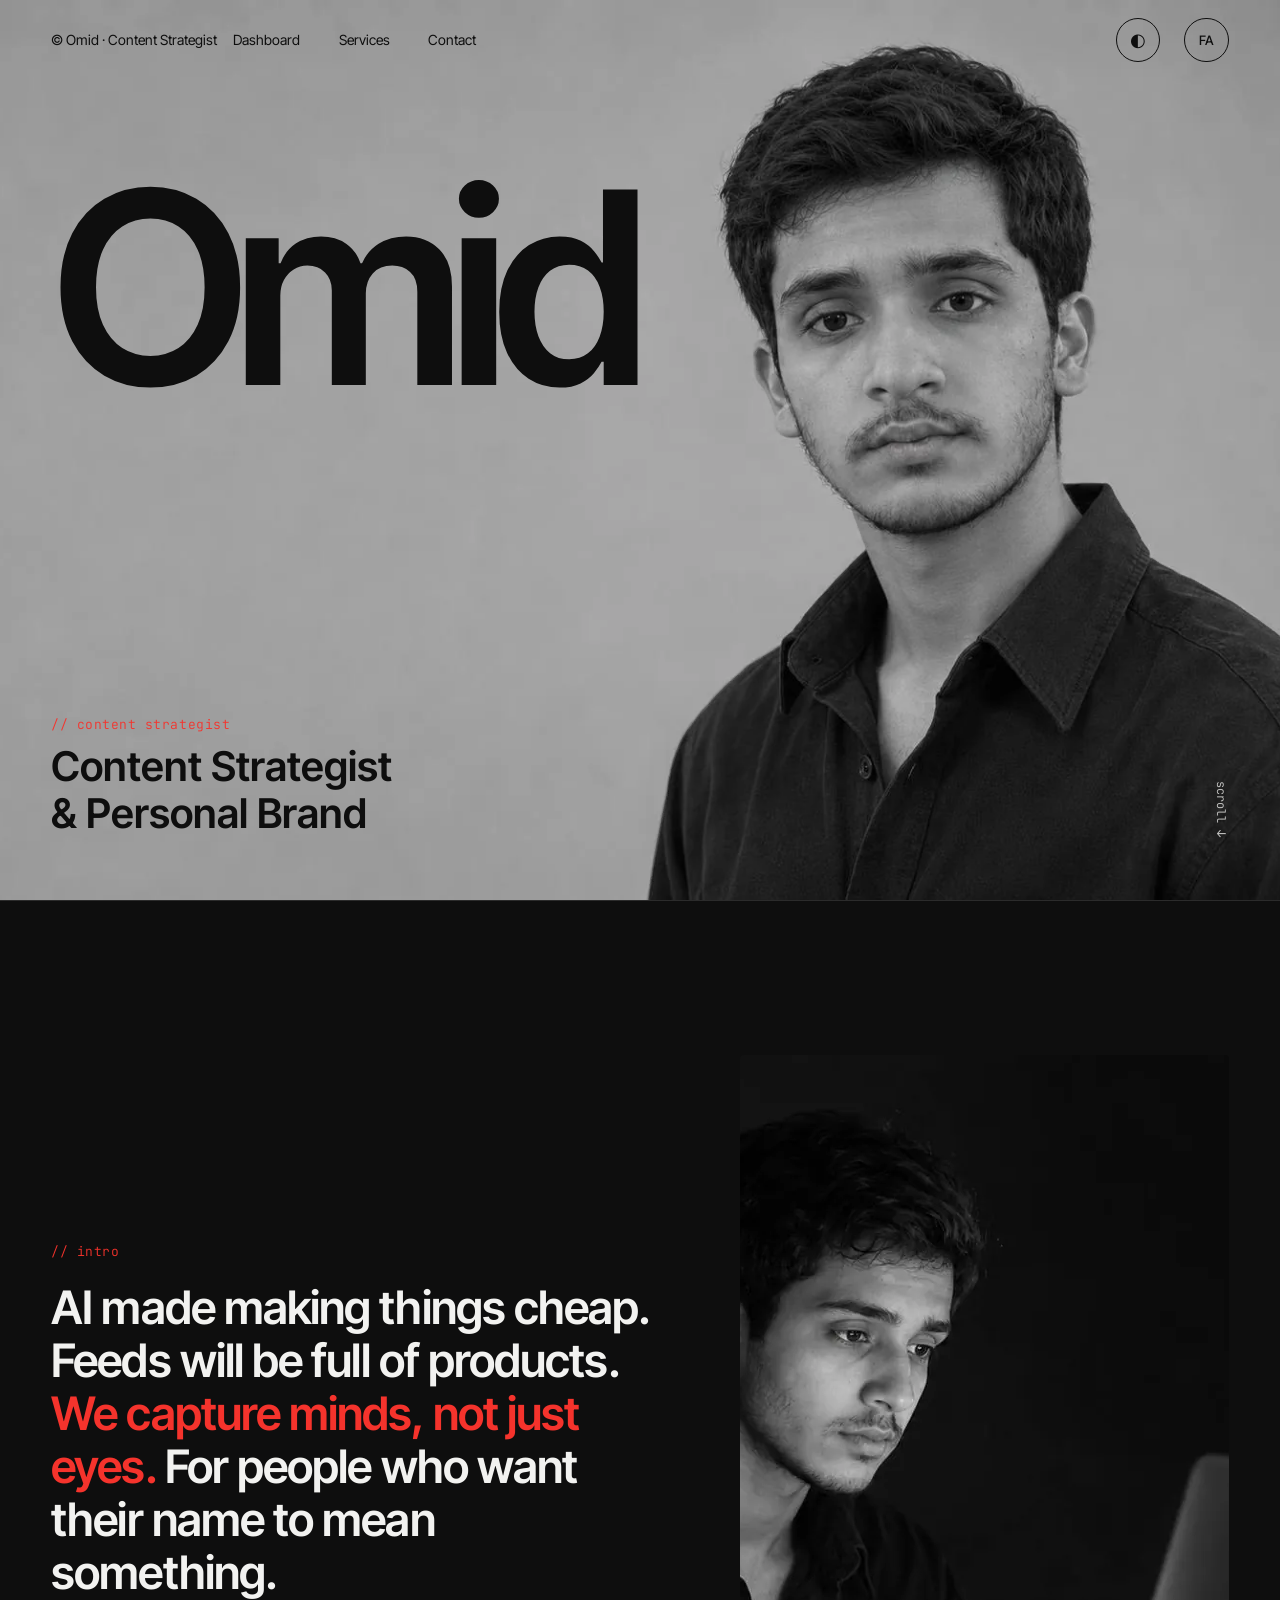
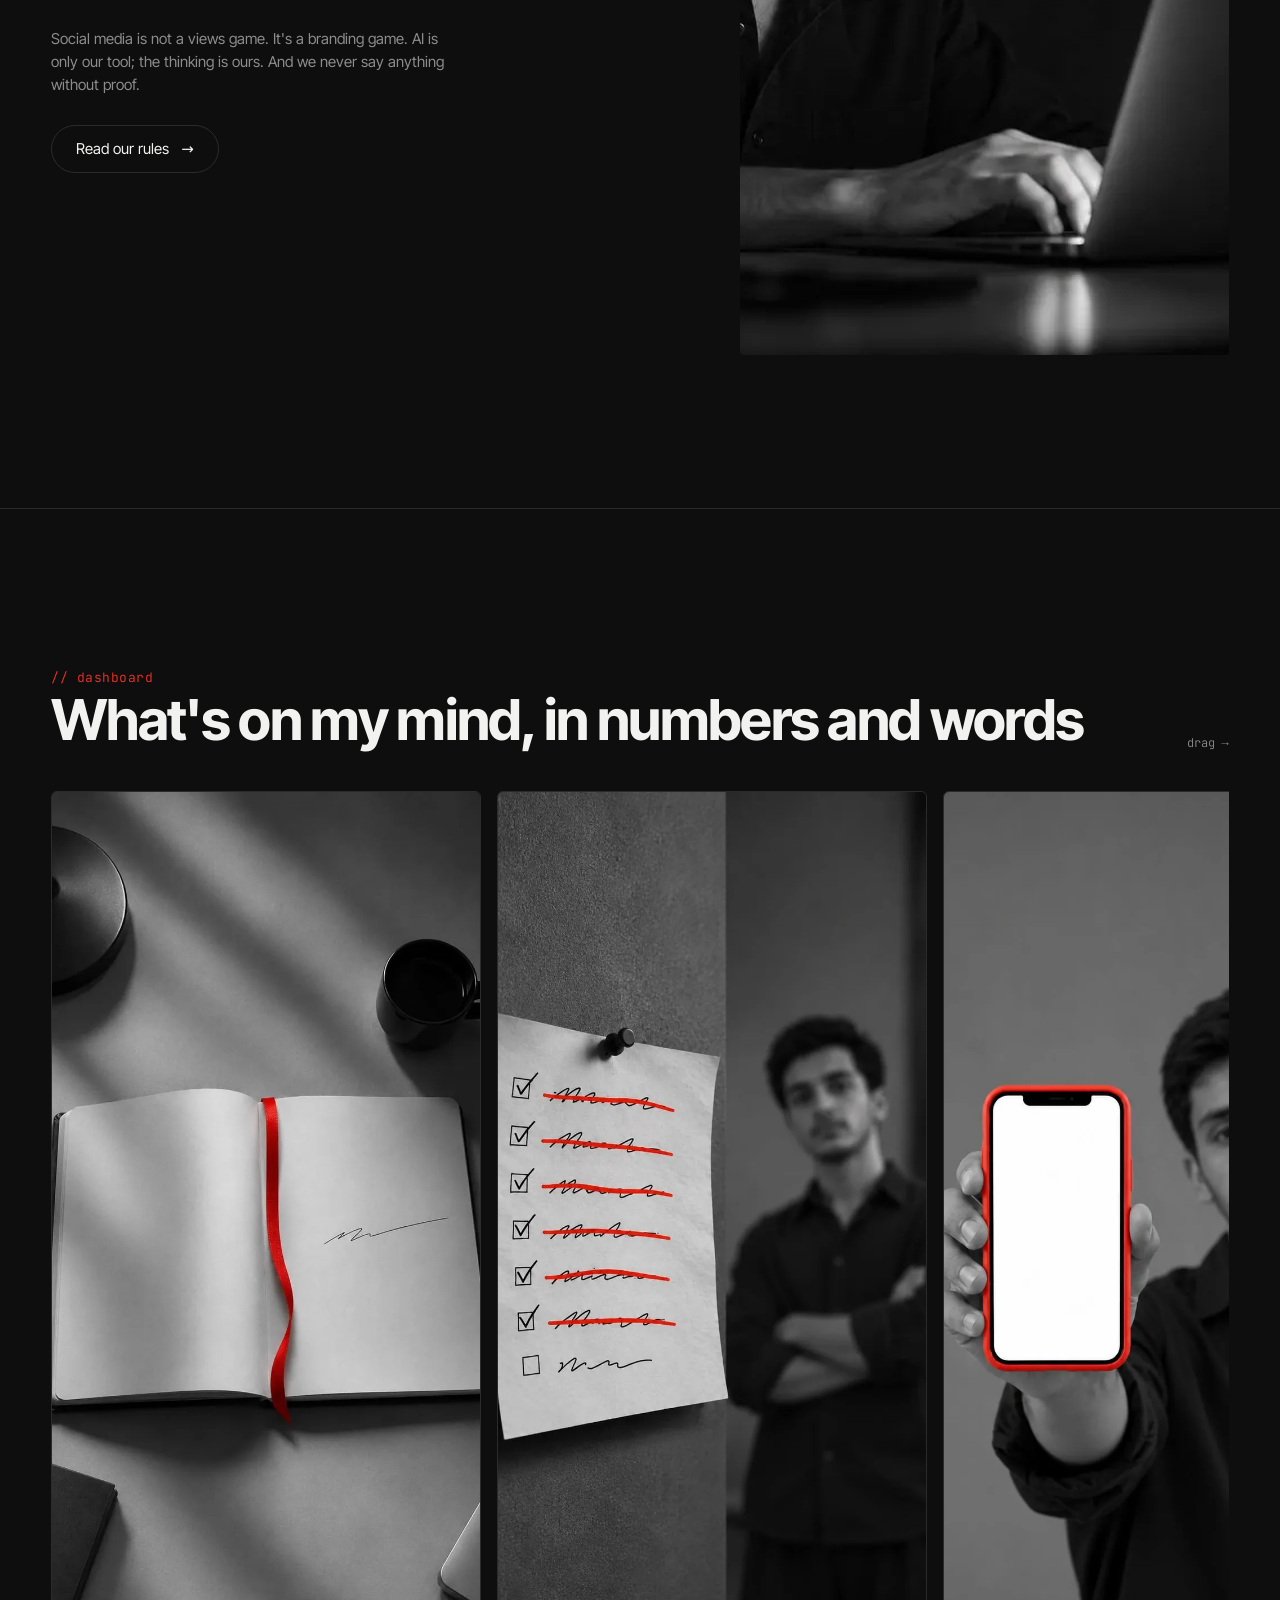
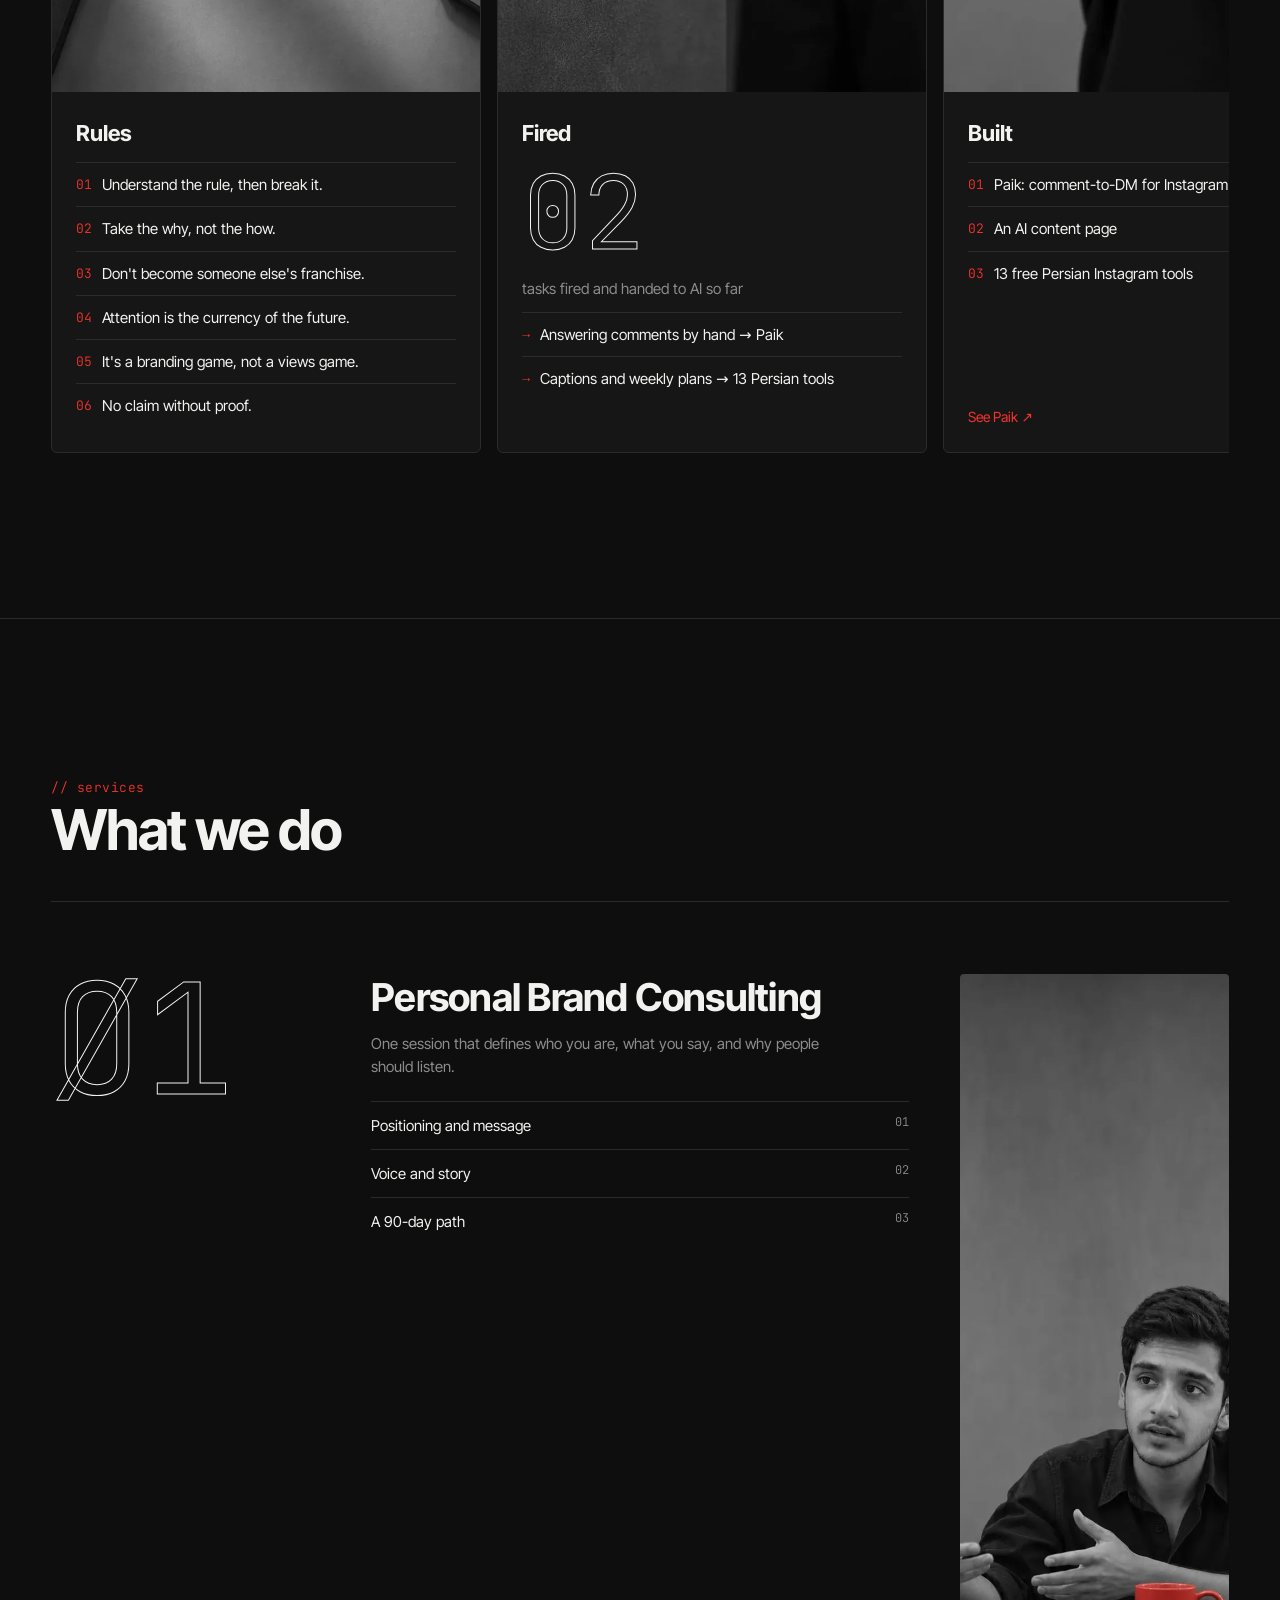
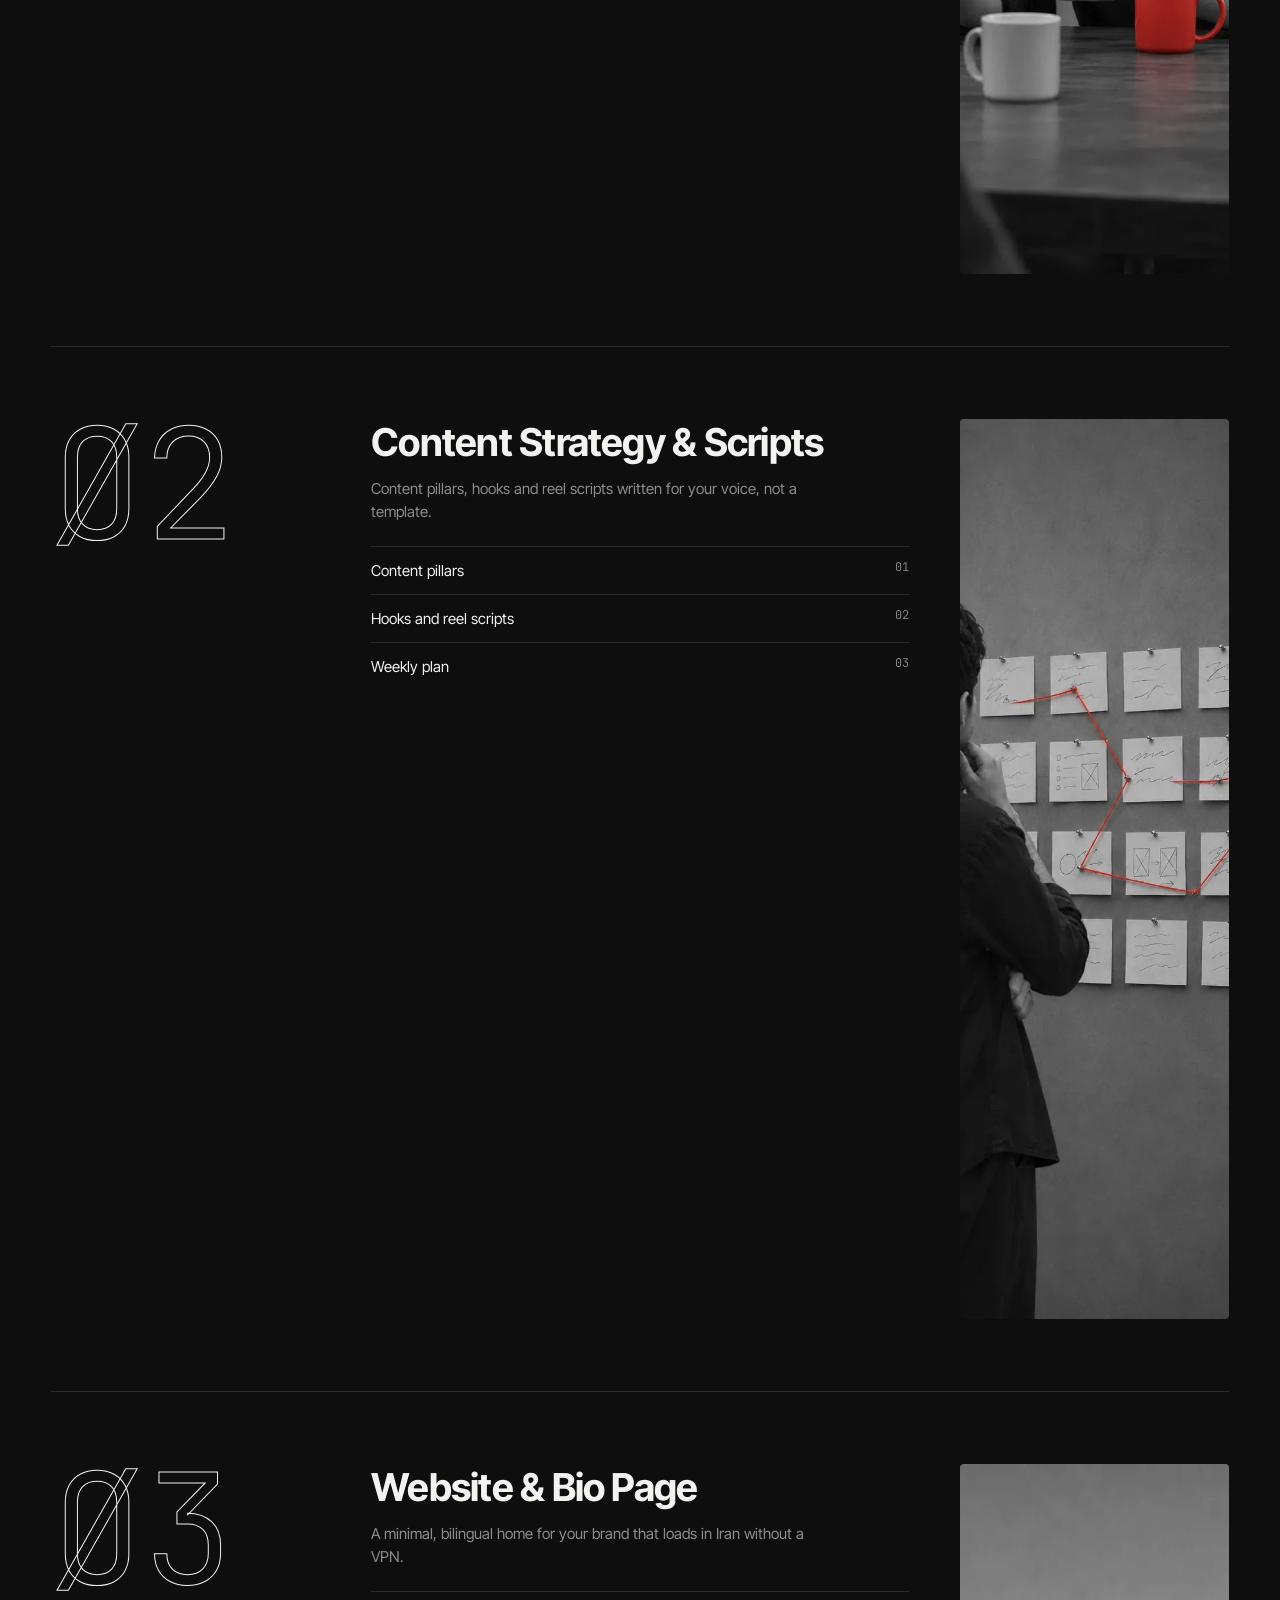
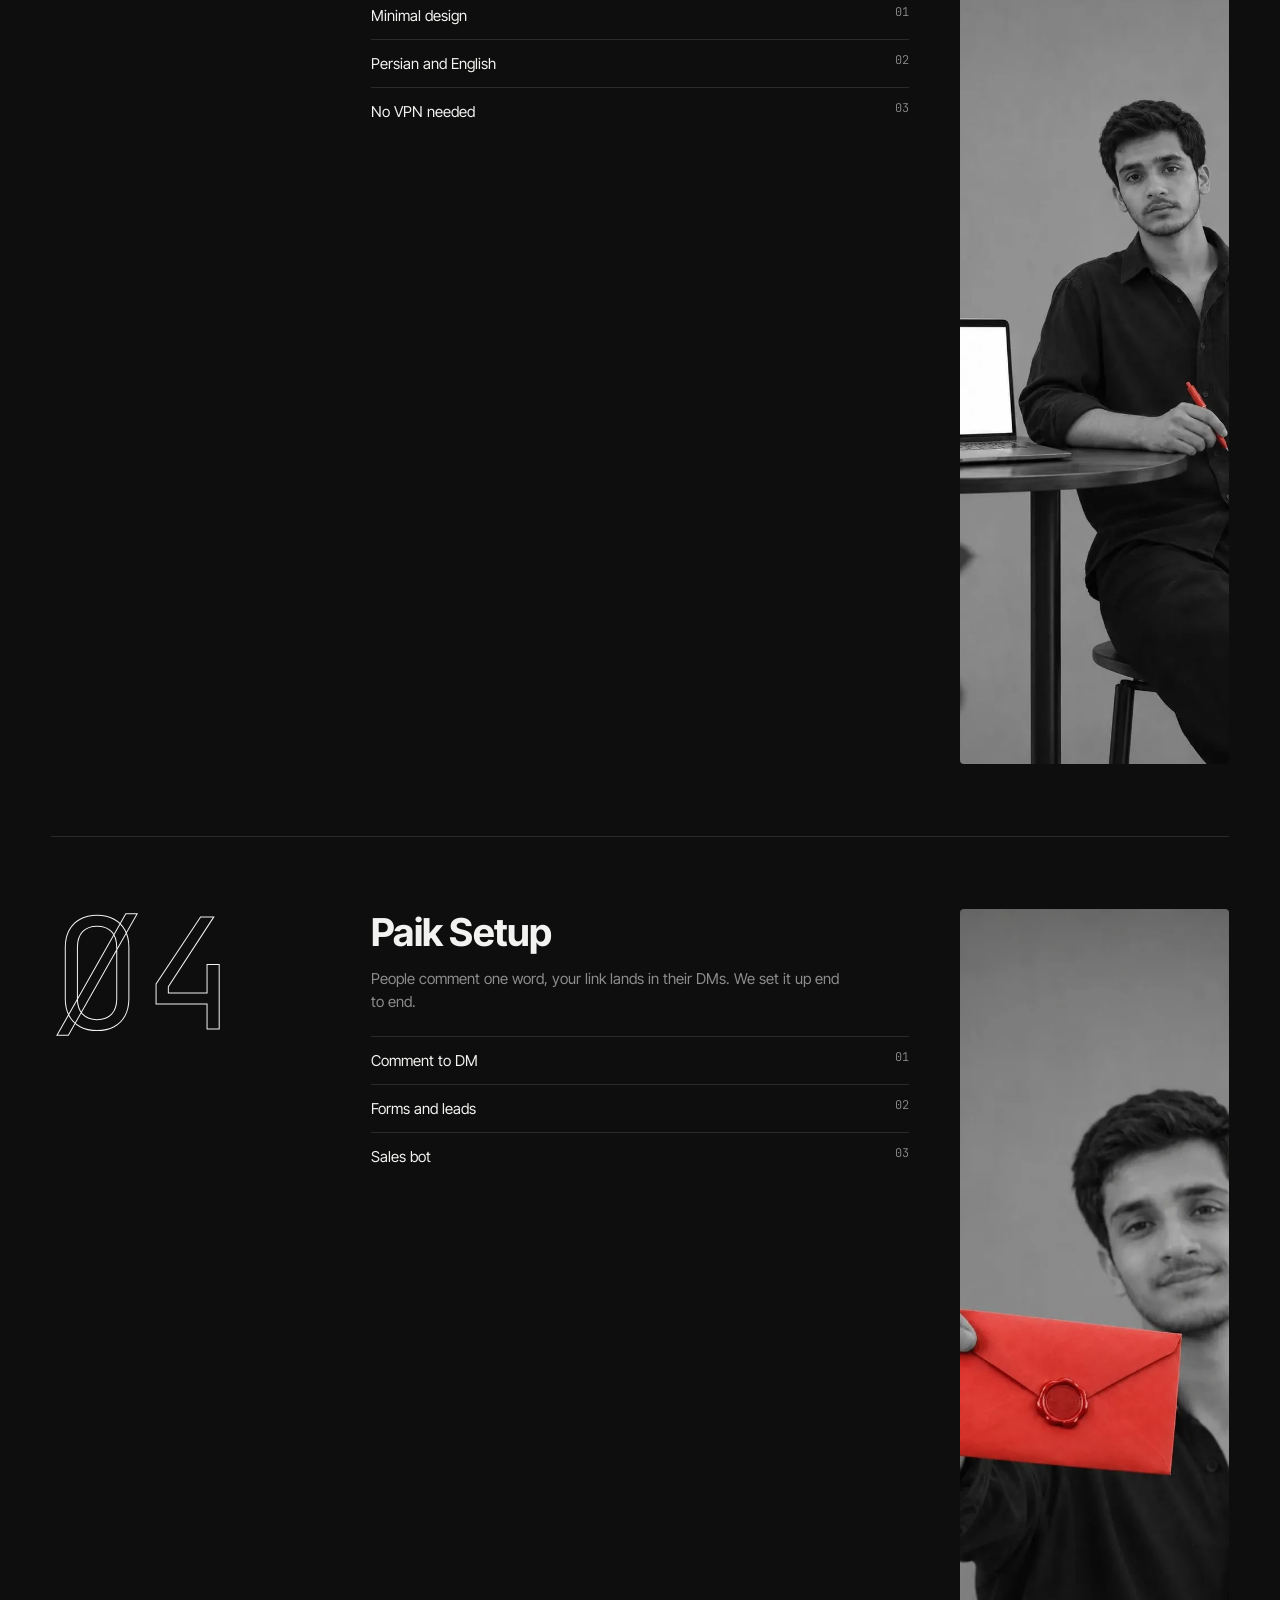
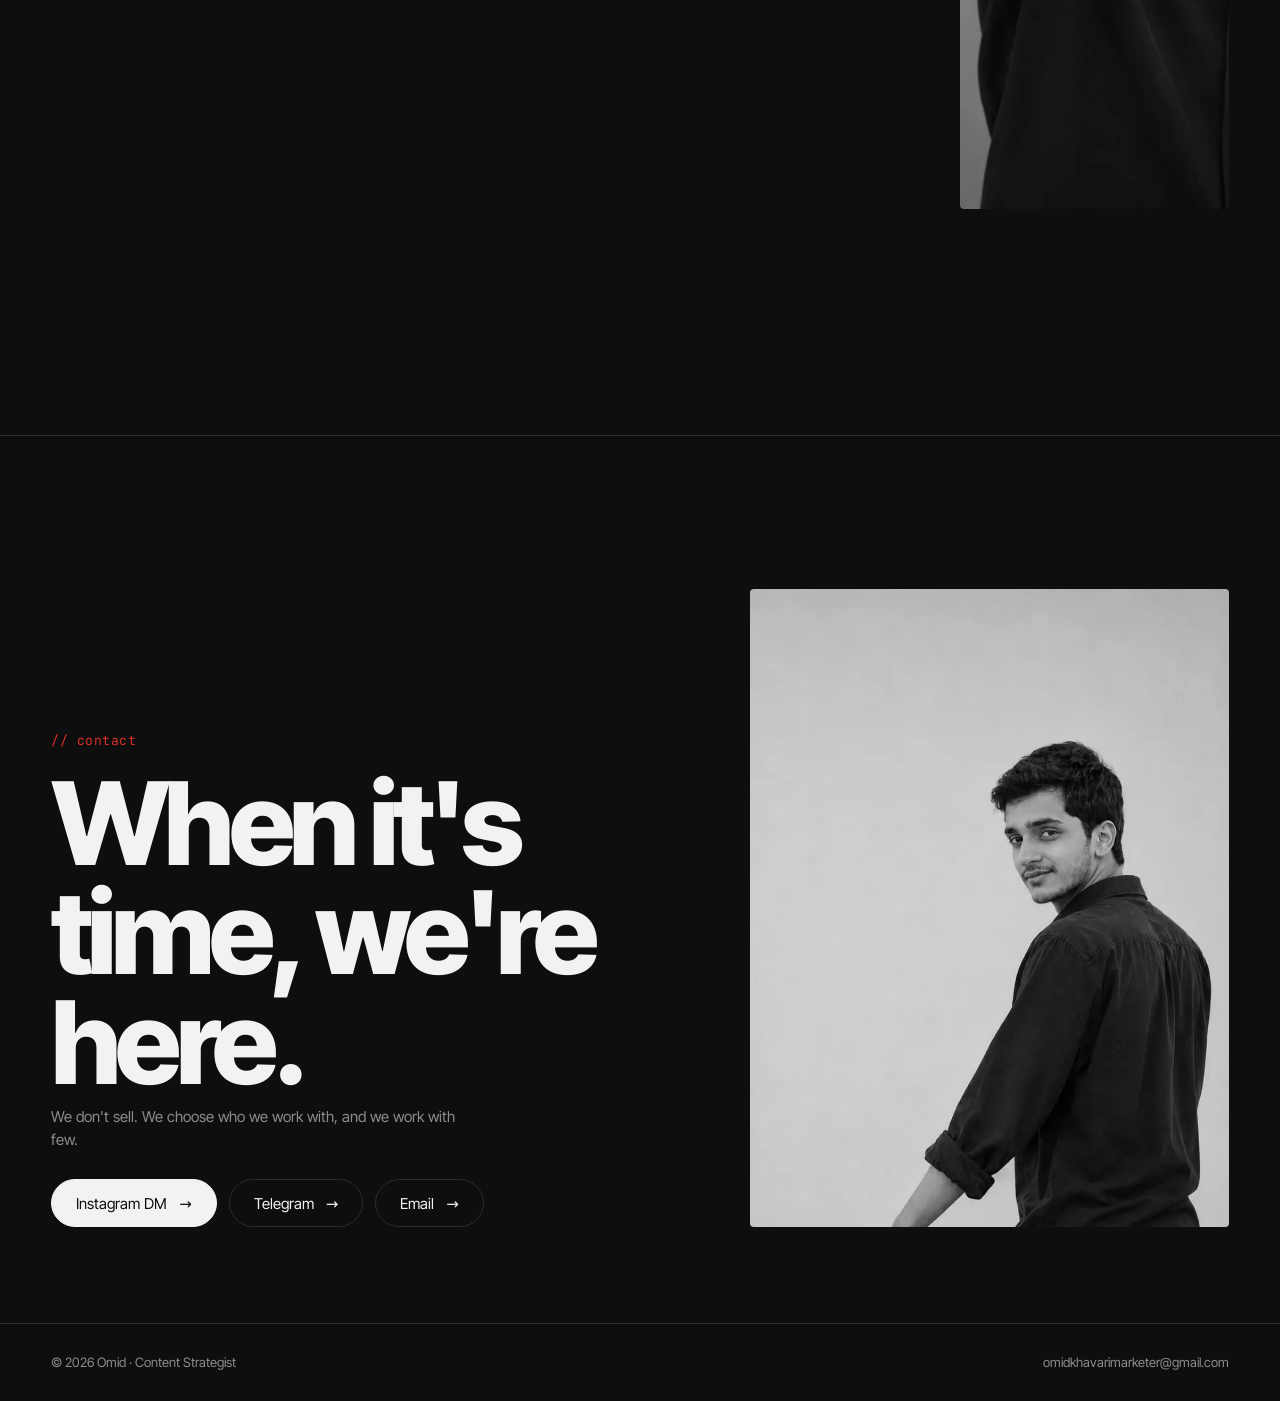
==== commit 5a802bac: "Reposition: Content Strategist Co-Authored-By: Claude Opus 5.5 <noreply@anthropic.com>" ====
--- a/index.html
+++ b/index.html
@@ -3,14 +3,14 @@
 <head>
 <meta charset="utf-8">
 <meta name="viewport" content="width=device-width, initial-scale=1">
-<title>امید | کانتنت مارکتینگ و برند شخصی</title>
-<meta name="description" content="استودیوی کانتنت مارکتینگ امید: محتوایی که ذهن آدما رو می‌گیره، نه فقط چشمشون رو.">
-<meta property="og:title" content="امید | کانتنت مارکتینگ و برند شخصی">
+<title>امید | استراتژیست محتوا و برند شخصی</title>
+<meta name="description" content="امید، استراتژیست محتوا: محتوایی که ذهن آدما رو می‌گیره، نه فقط چشمشون رو.">
+<meta property="og:title" content="امید | استراتژیست محتوا و برند شخصی">
 <meta property="og:description" content="محتوایی که ذهن آدما رو می‌گیره، نه فقط چشمشون رو.">
 <meta property="og:image" content="https://omidkhavari1708-pixel.github.io/omidtalks/img/og.jpg">
 <meta property="og:type" content="website">
 <meta name="theme-color" content="#0e0e0e">
-<meta name="title-en" content="Omid | Content Marketing &amp; Personal Brand">
+<meta name="title-en" content="Omid | Content Strategist &amp; Personal Brand">
 <link rel="preload" href="img/hero.webp" as="image">
 <link rel="preload" href="fonts/nimkat.woff2" as="font" type="font/woff2" crossorigin>
 <link rel="stylesheet" href="css/site.css">
@@ -22,7 +22,7 @@
   <h1 class="name" data-en="Omid">امید</h1>
   <img class="cut" src="img/hero-cut.webp" alt="پرتره‌ی امید" data-en-alt="Portrait of Omid" width="2000" height="1126">
   <nav class="nav">
-    <a href="#top" data-en="© Omid · Content Marketing">© امید · کانتنت مارکتینگ</a>
+    <a href="#top" data-en="© Omid · Content Strategist">© امید · استراتژیست محتوا</a>
     <div class="links">
       <a href="#dash" data-en="Dashboard">داشبورد</a>
       <a href="#services" data-en="Services">خدمات</a>
@@ -31,7 +31,7 @@
     <button class="theme" type="button" aria-label="Light / dark" title="Light / dark"><span aria-hidden="true">◐</span></button>
     <button class="lang" type="button" aria-label="English" data-en-aria="فارسی">EN</button>
   </nav>
-  <p class="role"><span class="tag">// content marketing studio</span><span data-en="Content Marketing">کانتنت مارکتینگ</span><br><span data-en="&amp; Personal Brand">و برند شخصی</span></p>
+  <p class="role"><span class="tag">// content strategist</span><span data-en="Content Strategist">استراتژیست محتوا</span><br><span data-en="&amp; Personal Brand">و برند شخصی</span></p>
   <span class="scroll" aria-hidden="true">scroll ↓</span>
 </header>
 
@@ -156,7 +156,7 @@
 </section>
 </main>
 
-<footer><span data-en="© 2026 Omid · Content Marketing Studio">© ۱۴۰۵ امید · استودیوی کانتنت مارکتینگ</span><a href="mailto:omidkhavarimarketer@gmail.com">omidkhavarimarketer@gmail.com</a></footer>
+<footer><span data-en="© 2026 Omid · Content Strategist">© ۱۴۰۵ امید · استراتژیست محتوا</span><a href="mailto:omidkhavarimarketer@gmail.com">omidkhavarimarketer@gmail.com</a></footer>
 
 <script src="js/site.js"></script>
 </body>
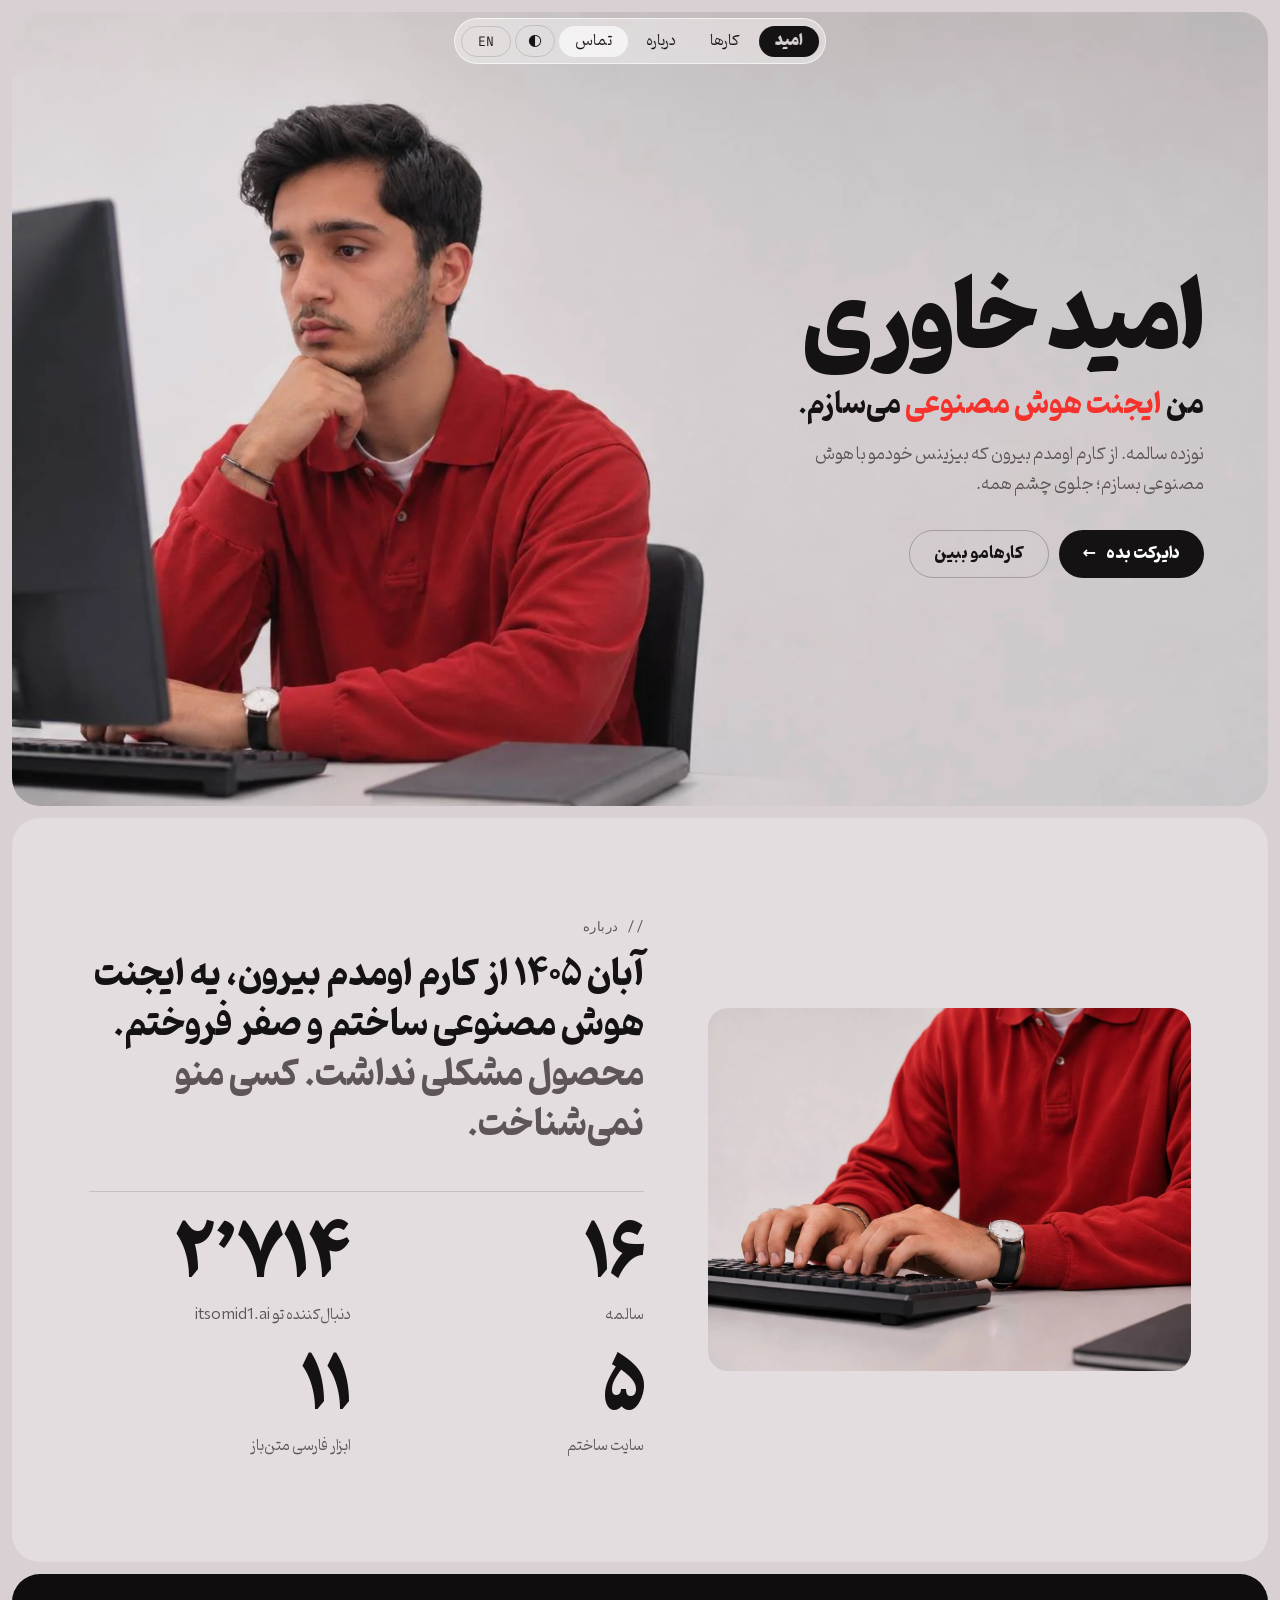
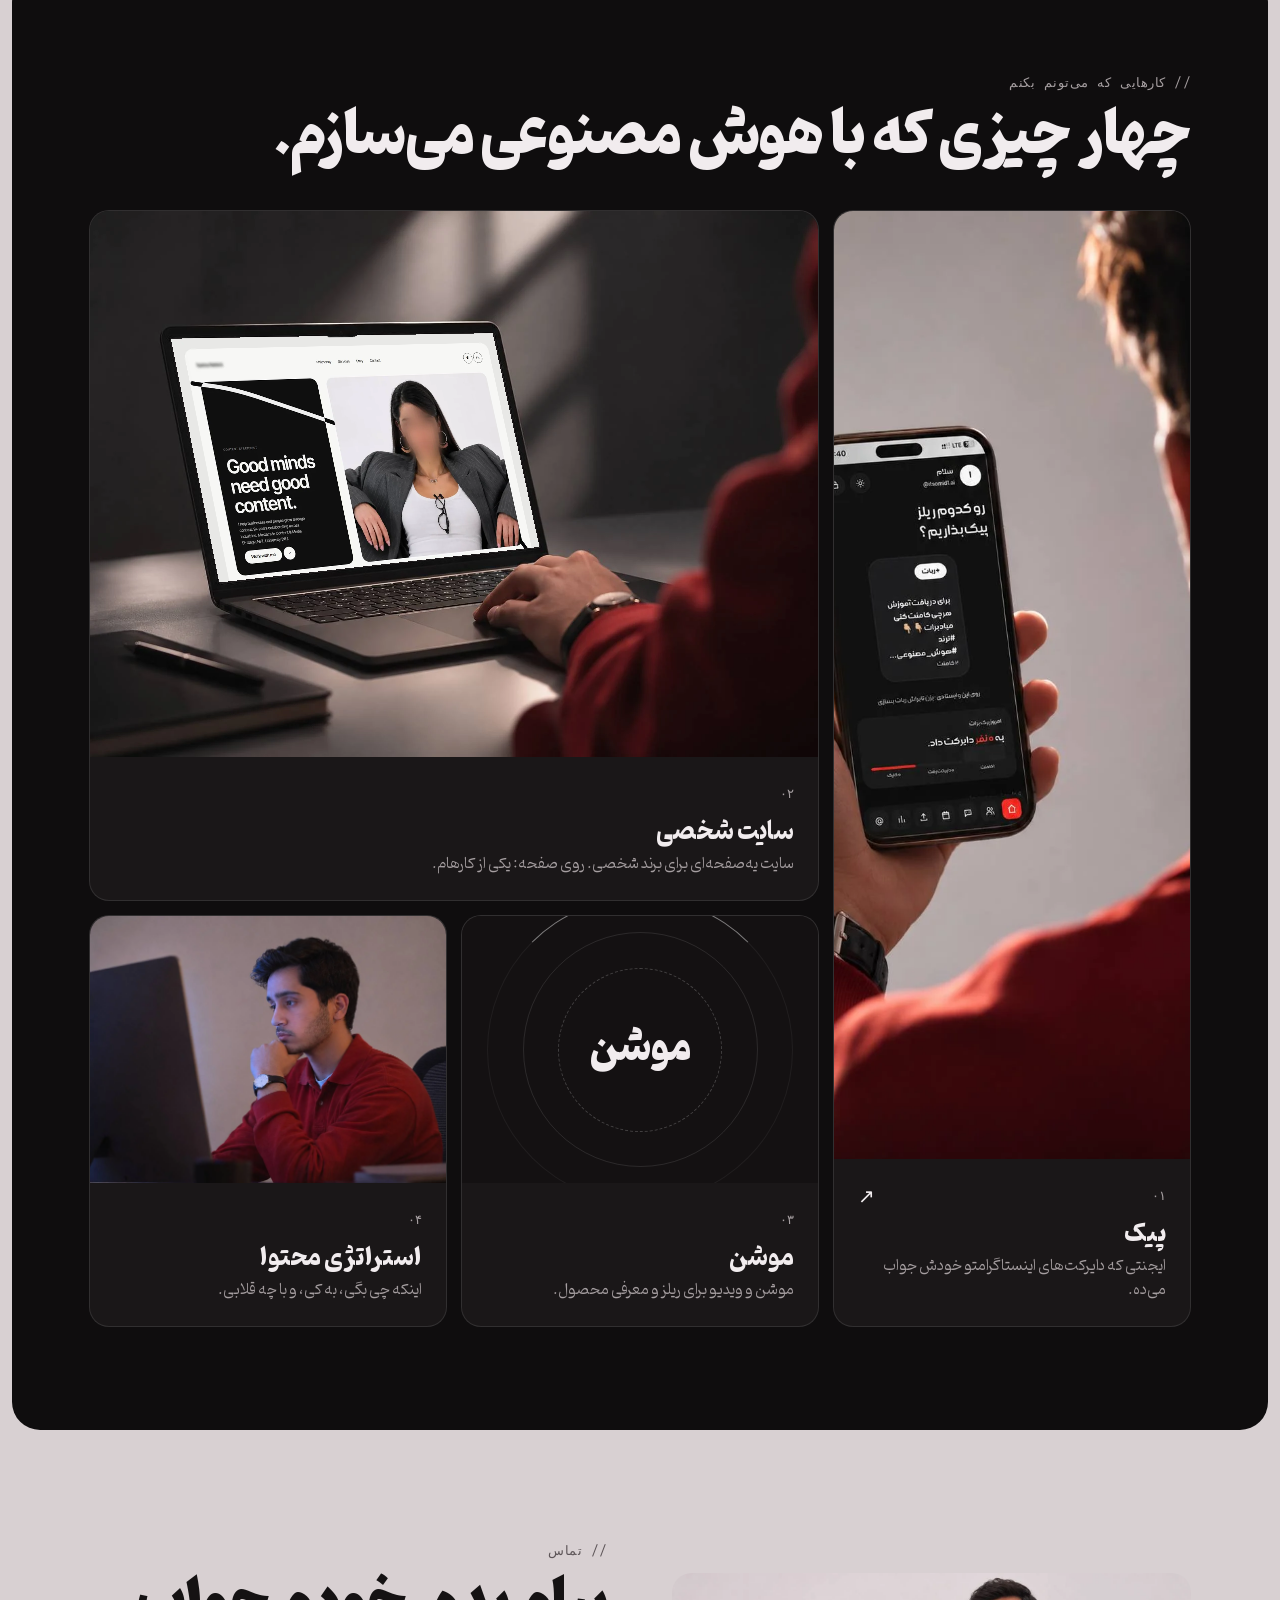
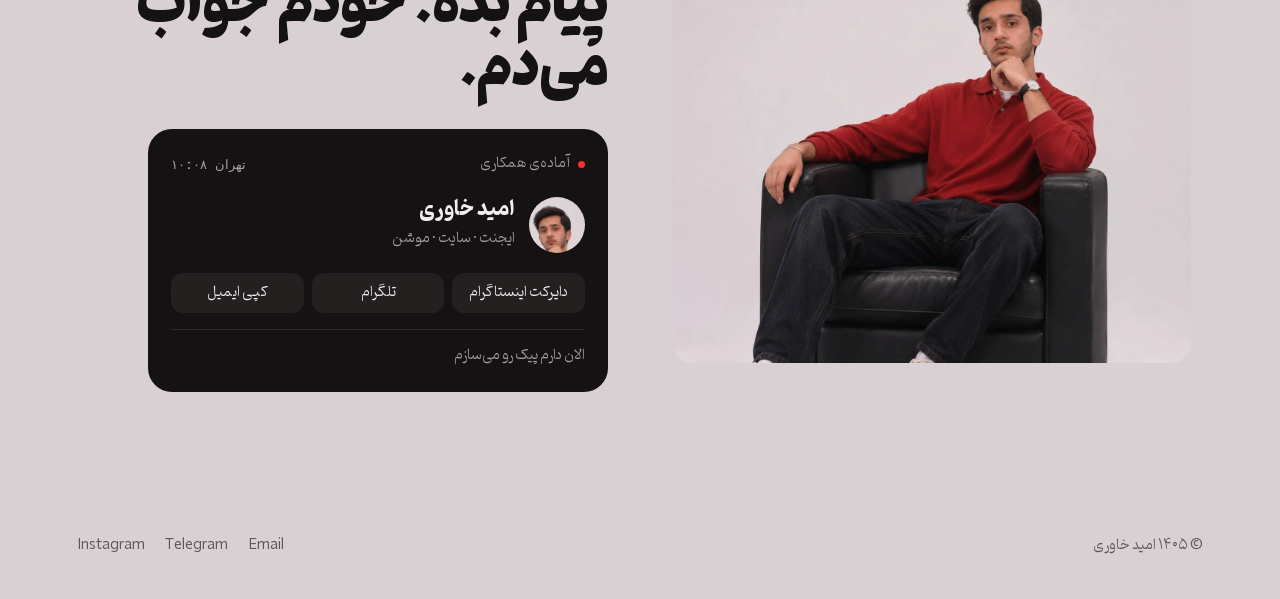
==== commit 4cb802a8: "Site v2: minimal personal site with Pinar font, dark mode and laptop demo Co-Authored-By: Claude Opu" ====
--- a/index.html
+++ b/index.html
@@ -3,161 +3,130 @@
 <head>
 <meta charset="utf-8">
 <meta name="viewport" content="width=device-width, initial-scale=1">
-<title>امید | استراتژیست محتوا و برند شخصی</title>
-<meta name="description" content="امید، استراتژیست محتوا: محتوایی که ذهن آدما رو می‌گیره، نه فقط چشمشون رو.">
-<meta property="og:title" content="امید | استراتژیست محتوا و برند شخصی">
-<meta property="og:description" content="محتوایی که ذهن آدما رو می‌گیره، نه فقط چشمشون رو.">
-<meta property="og:image" content="https://omidkhavari1708-pixel.github.io/omidtalks/img/og.jpg">
+<title>امید خاوری | ایجنت هوش مصنوعی، سایت شخصی، برند شخصی</title>
+<meta name="description" content="امید خاوری، ۱۹ ساله. با هوش مصنوعی ایجنت، سایت شخصی و موشن می‌سازه و بیزینس خودشو جلوی چشم همه می‌سازه.">
+<meta property="og:title" content="امید خاوری">
+<meta property="og:description" content="ایجنت هوش مصنوعی، سایت شخصی، موشن و استراتژی محتوا.">
+<meta property="og:image" content="https://omidkhavari1708-pixel.github.io/omidtalks/img/v2/og.jpg">
 <meta property="og:type" content="website">
-<meta name="theme-color" content="#0e0e0e">
-<meta name="title-en" content="Omid | Content Strategist &amp; Personal Brand">
-<link rel="preload" href="img/hero.webp" as="image">
-<link rel="preload" href="fonts/nimkat.woff2" as="font" type="font/woff2" crossorigin>
-<link rel="stylesheet" href="css/site.css">
+<meta name="theme-color" content="#d8d0d2">
+<link rel="preload" href="img/v2/hero.webp" as="image">
+<link rel="preload" href="fonts/pinar-extrabold.woff2" as="font" type="font/woff2" crossorigin>
+<link rel="preload" href="fonts/pinar-regular.woff2" as="font" type="font/woff2" crossorigin>
+<link rel="stylesheet" href="css/v2.css">
+<script>(()=>{const r=document.documentElement;r.classList.add('js');let t;try{t=localStorage.getItem('theme')}catch(e){}if(!t)t=matchMedia('(prefers-color-scheme: dark)').matches?'dark':'light';r.dataset.theme=t})()</script>
 </head>
 <body>
 
+<nav class="nav" aria-label="منو" data-en-aria="Menu">
+  <a class="logo" href="#top" data-en="Omid">امید</a>
+  <div class="links">
+    <a href="#work" data-en="Work">کارها</a>
+    <a href="#about" data-en="About">درباره</a>
+    <a href="#contact" data-en="Contact">تماس</a>
+  </div>
+  <button class="theme" type="button" aria-label="حالت تاریک" data-en-aria="Dark mode"><span aria-hidden="true">◐</span></button>
+  <button class="lang" type="button" aria-label="English" data-en-aria="فارسی">EN</button>
+</nav>
+
 <header class="hero" id="top">
-  <img src="img/hero.webp" alt="" width="2000" height="1126" fetchpriority="high">
-  <h1 class="name" data-en="Omid">امید</h1>
-  <img class="cut" src="img/hero-cut.webp" alt="پرتره‌ی امید" data-en-alt="Portrait of Omid" width="2000" height="1126">
-  <nav class="nav">
-    <a href="#top" data-en="© Omid · Content Strategist">© امید · استراتژیست محتوا</a>
-    <div class="links">
-      <a href="#dash" data-en="Dashboard">داشبورد</a>
-      <a href="#services" data-en="Services">خدمات</a>
-      <a href="#contact" data-en="Contact">تماس</a>
+  <picture class="hero-img">
+    <source media="(max-width: 760px)" srcset="img/v2/hero-sm.webp">
+    <img src="img/v2/hero.webp" alt="امید پشت سیستم" data-en-alt="Omid at his desk" width="1672" height="941" fetchpriority="high">
+  </picture>
+  <div class="hero-copy">
+    <h1 data-en="Omid Khavarei">امید خاوری</h1>
+    <p class="rot"><span data-en="I build">من</span> <span class="word" aria-live="polite">ایجنت هوش مصنوعی</span> <span data-en=".">می‌سازم.</span></p>
+    <p class="sub" data-en="Nineteen. I left my job to build my own business with AI, in front of everyone.">نوزده سالمه. از کارم اومدم بیرون که بیزینس خودمو با هوش مصنوعی بسازم؛ جلوی چشم همه.</p>
+    <div class="ctas">
+      <a class="btn solid" href="https://ig.me/m/itsomid1.ai" target="_blank" rel="noopener"><span data-en="Send a DM">دایرکت بده</span><i aria-hidden="true">←</i></a>
+      <a class="btn ghost" href="#work" data-en="See my work">کارهامو ببین</a>
     </div>
-    <button class="theme" type="button" aria-label="Light / dark" title="Light / dark"><span aria-hidden="true">◐</span></button>
-    <button class="lang" type="button" aria-label="English" data-en-aria="فارسی">EN</button>
-  </nav>
-  <p class="role"><span class="tag">// content strategist</span><span data-en="Content Strategist">استراتژیست محتوا</span><br><span data-en="&amp; Personal Brand">و برند شخصی</span></p>
-  <span class="scroll" aria-hidden="true">scroll ↓</span>
+  </div>
 </header>
 
 <main>
-<section class="intro" id="intro">
-  <div class="rv">
-    <span class="tag">// intro</span>
-    <p class="statement"><span data-en="AI made making things cheap. Feeds will be full of products. ">AI ساختن رو ارزون کرد و فیدها پر از محصول می‌شن. </span><em data-en="We capture minds, not just eyes. ">ما ذهن آدما رو می‌گیریم، نه فقط چشمشون رو. </em><span data-en="For people who want their name to mean something.">برای آدم‌هایی که می‌خوان اسمشون یه معنی داشته باشه.</span></p>
-    <p class="small" data-en="Social media is not a views game. It's a branding game. AI is only our tool; the thinking is ours. And we never say anything without proof.">سوشال مدیا بازی بازدید نیست؛ بازی برنده. AI فقط ابزار ماست، فکرش مال خودمونه. و هیچ حرفی رو بدون سند نمی‌زنیم.</p>
-    <a class="btn" href="rules.html"><span data-en="Read our rules">قانون‌هامون رو بخون</span><i aria-hidden="true">←</i></a>
-  </div>
-  <figure class="rv"><img src="img/intro.webp" alt="امید پشت لپ‌تاپ" data-en-alt="Omid at his laptop" loading="lazy" width="1600" height="900"></figure>
-</section>
 
-<section id="dash">
-  <div class="head rv">
-    <div><span class="tag">// dashboard</span><h2 data-en="What's on my mind, in numbers and words">ذهن من، با عدد و کلمه</h2></div>
-    <span class="hint" data-en="drag →">← بکش</span>
-  </div>
-  <div class="rail" tabindex="0" aria-label="داشبورد" data-en-aria="Dashboard">
-    <article class="card">
-      <img src="img/notebook-v.webp" alt="" loading="lazy" width="1600" height="900">
-      <div class="body">
-        <h3><a href="rules.html" data-en="Rules">قانون‌ها ↗</a></h3>
-        <ul>
-          <li><b>01</b><span data-en="Understand the rule, then break it.">قانون رو بفهم، بعد بشکنش.</span></li>
-          <li><b>02</b><span data-en="Take the why, not the how.">چرا رو بردار، نه چطور رو.</span></li>
-          <li><b>03</b><span data-en="Don't become someone else's franchise.">شعبه‌ی یکی دیگه نشو.</span></li>
-          <li><b>04</b><span data-en="Attention is the currency of the future.">ارز آینده توجهه.</span></li>
-          <li><b>05</b><span data-en="It's a branding game, not a views game.">بازی برنده، نه بازی بازدید.</span></li>
-          <li><b>06</b><span data-en="No claim without proof.">حرف بی‌سند نمی‌زنیم.</span></li>
-        </ul>
-      </div>
-    </article>
-    <article class="card">
-      <img src="img/list-v.webp" alt="" loading="lazy" width="1600" height="900">
-      <div class="body">
-        <h3><a href="fired.html" data-en="Fired">اخراج‌ها ↗</a></h3>
-        <div class="count" data-count="2">0</div>
-        <p class="small" data-en="tasks fired and handed to AI so far">کار تا امروز اخراج شده و رفته دست AI</p>
-        <ul>
-          <li><b>→</b><span data-en="Answering comments by hand → Paik">جواب دستی به کامنت‌ها ← پیک</span></li>
-          <li><b>→</b><span data-en="Captions and weekly plans → 13 Persian tools">کپشن و برنامه‌ی هفته ← ۱۳ ابزار فارسی</span></li>
-        </ul>
-      </div>
-    </article>
-    <article class="card">
-      <img src="img/phone-v.webp" alt="" loading="lazy" width="1600" height="900">
-      <div class="body">
-        <h3><a href="built.html" data-en="Built">ساخته‌ها ↗</a></h3>
-        <ul>
-          <li><b>01</b><span data-en="Paik: comment-to-DM for Instagram">پیک: کامنت به دایرکت برای اینستاگرام</span></li>
-          <li><b>02</b><span data-en="An AI content page">پیج تولید محتوای AI</span></li>
-          <li><b>03</b><span data-en="13 free Persian Instagram tools">۱۳ ابزار رایگان فارسی برای اینستاگرام</span></li>
-        </ul>
-        <a class="more" href="https://paikfa1omidkhavarei.github.io" target="_blank" rel="noopener" data-en="See Paik ↗">پیک رو ببین ↗</a>
-      </div>
-    </article>
-    <article class="card">
-      <img src="img/english-v.webp" alt="" loading="lazy" width="1600" height="900">
-      <div class="body">
-        <h3 data-en="The path">مسیر</h3>
-        <p class="small" data-en="Learning English, building with AI, documenting every step on Instagram. Together.">انگلیسی یاد گرفتن، ساختن با AI، و مستند کردن هر قدمش تو اینستاگرام. با هم.</p>
-        <a class="more" href="https://instagram.com/omidtalks1" target="_blank" rel="noopener">@omidtalks1 ↗</a>
-      </div>
-    </article>
+
+<section class="about" id="about">
+  <figure class="rv"><img src="img/v2/keys.webp" alt="دست‌های امید روی کیبورد" data-en-alt="Omid's hands on the keyboard" loading="lazy" width="1448" height="1086"></figure>
+  <div class="about-copy rv">
+    <span class="tag" data-en="// about">// درباره</span>
+    <p class="statement" data-en="Aban 1405: I left my job, built an AI agent, and sold zero. <em>The product was fine. Nobody knew me.</em>">آبان ۱۴۰۵ از کارم اومدم بیرون، یه ایجنت هوش مصنوعی ساختم و صفر فروختم. <em>محصول مشکلی نداشت. کسی منو نمی‌شناخت.</em></p>
+    <dl class="stats">
+      <div><dt class="num" data-to="19">۰</dt><dd data-en="years old">سالمه</dd></div>
+      <div><dt class="num" data-to="3260">۰</dt><dd data-en="followers on itsomid1.ai">دنبال‌کننده تو itsomid1.ai</dd></div>
+      <div><dt class="num" data-to="6">۰</dt><dd data-en="sites built">سایت ساختم</dd></div>
+      <div><dt class="num" data-to="13">۰</dt><dd data-en="open-source Persian tools">ابزار فارسی متن‌باز</dd></div>
+    </dl>
   </div>
 </section>
 
-<section id="services">
-  <div class="head rv"><div><span class="tag">// services</span><h2 data-en="What we do">کاری که می‌کنیم</h2></div></div>
-  <div class="svc rv">
-    <div class="num">Ø1</div>
-    <div>
-      <h3><a href="consulting.html" data-en="Personal Brand Consulting">مشاوره‌ی برند شخصی ↗</a></h3>
-      <p data-en="One session that defines who you are, what you say, and why people should listen.">یه جلسه که مشخص می‌کنه کی هستی، چی می‌گی و چرا باید به حرفت گوش بدن.</p>
-      <ol><li data-en="Positioning and message">جایگاه و پیام<span>01</span></li><li data-en="Voice and story">لحن و داستان<span>02</span></li><li data-en="A 90-day path">مسیر ۹۰ روزه<span>03</span></li></ol>
+<section class="work dark" id="work">
+  <div class="head rv">
+    <span class="tag" data-en="// what I can do">// کارهایی که می‌تونم بکنم</span>
+    <h2 data-en="Four things I build, with AI.">چهار چیزی که با هوش مصنوعی می‌سازم.</h2>
+  </div>
+  <div class="bento">
+    <a class="tile t-paik rv" href="https://paikfa1omidkhavarei.github.io/" target="_blank" rel="noopener">
+      <img src="img/v2/paik.webp" alt="پیک روی گوشی" data-en-alt="Paik on a phone" loading="lazy" width="1122" height="1402">
+      <div class="cap"><b data-en="01">۰۱</b><h3 data-en="Paik">پیک</h3><p data-en="An agent that answers your Instagram DMs for you.">ایجنتی که دایرکت‌های اینستاگرامتو خودش جواب می‌ده.</p><i aria-hidden="true">↗</i></div>
+    </a>
+    <div class="tile t-site rv">
+      <div class="laptop" aria-label="نمونه‌ی سایت شخصی" data-en-aria="Personal site example">
+        <div class="lap-in">
+          <div class="scr"><img src="img/v2/sarina.webp" alt="" loading="lazy" width="1000" height="3132"></div>
+          <img class="lap-img" src="img/v2/laptop.webp" alt="" loading="lazy" width="1448" height="1086">
+        </div>
+      </div>
+      <div class="cap"><b data-en="02">۰۲</b><h3 data-en="Personal site">سایت شخصی</h3><p data-en="A one-page site for a personal brand. On screen: one I built.">سایت یه‌صفحه‌ای برای برند شخصی. روی صفحه: یکی از کارهام.</p></div>
     </div>
-    <img src="img/consult-v.webp" alt="" loading="lazy" width="1600" height="900">
-  </div>
-  <div class="svc rv">
-    <div class="num">Ø2</div>
-    <div>
-      <h3><a href="strategy.html" data-en="Content Strategy &amp; Scripts">استراتژی محتوا و سناریو ↗</a></h3>
-      <p data-en="Content pillars, hooks and reel scripts written for your voice, not a template.">ستون‌های محتوا، هوک و سناریوی ریلز، برای صدای خودت، نه از روی قالب.</p>
-      <ol><li data-en="Content pillars">ستون‌های محتوا<span>01</span></li><li data-en="Hooks and reel scripts">هوک و سناریوی ریلز<span>02</span></li><li data-en="Weekly plan">برنامه‌ی هفتگی<span>03</span></li></ol>
+    <div class="tile t-motion rv">
+      <div class="motion" aria-hidden="true"><span></span><span></span><span></span><b data-en="motion">موشن</b></div>
+      <div class="cap"><b data-en="03">۰۳</b><h3 data-en="Motion">موشن</h3><p data-en="Motion and video for reels and product launches.">موشن و ویدیو برای ریلز و معرفی محصول.</p></div>
     </div>
-    <img src="img/strategy-v.webp" alt="" loading="lazy" width="1600" height="900">
-  </div>
-  <div class="svc rv">
-    <div class="num">Ø3</div>
-    <div>
-      <h3><a href="website.html" data-en="Website &amp; Bio Page">سایت و صفحه‌ی بیو ↗</a></h3>
-      <p data-en="A minimal, bilingual home for your brand that loads in Iran without a VPN.">یه خونه‌ی مینیمال و دوزبانه برای برندت که تو ایران بدون فیلترشکن باز می‌شه.</p>
-      <ol><li data-en="Minimal design">طراحی مینیمال<span>01</span></li><li data-en="Persian and English">فارسی و انگلیسی<span>02</span></li><li data-en="No VPN needed">بدون نیاز به فیلترشکن<span>03</span></li></ol>
+    <div class="tile t-strat rv">
+      <img src="img/v2/think.webp" alt="امید در حال فکر کردن" data-en-alt="Omid thinking" loading="lazy" width="1448" height="1086">
+      <div class="cap"><b data-en="04">۰۴</b><h3 data-en="Content strategy">استراتژی محتوا</h3><p data-en="What to say, to whom, and with which hook.">اینکه چی بگی، به کی، و با چه قلابی.</p></div>
     </div>
-    <img src="img/site-v.webp" alt="" loading="lazy" width="1600" height="900">
-  </div>
-  <div class="svc rv">
-    <div class="num">Ø4</div>
-    <div>
-      <h3><a href="paik.html" data-en="Paik Setup">راه‌اندازی پیک ↗</a></h3>
-      <p data-en="People comment one word, your link lands in their DMs. We set it up end to end.">یکی یه کلمه کامنت می‌کنه، لینکت تو دایرکتش می‌رسه. از صفر تا آخر راهش می‌ندازیم.</p>
-      <ol><li data-en="Comment to DM">کامنت به دایرکت<span>01</span></li><li data-en="Forms and leads">فرم و جمع کردن مشتری<span>02</span></li><li data-en="Sales bot">ربات فروش<span>03</span></li></ol>
-    </div>
-    <img src="img/paik-v.webp" alt="" loading="lazy" width="1600" height="900">
   </div>
 </section>
 
 <section class="contact" id="contact">
-  <img src="img/contact-v.webp" alt="" loading="lazy" width="900" height="1600">
-  <div class="in rv">
-    <span class="tag">// contact</span>
-    <h2 data-en="When it's time, we're here.">هر وقت وقتش شد، ما این‌جاییم.</h2>
-    <p class="small" data-en="We don't sell. We choose who we work with, and we work with few.">ما چیزی نمی‌فروشیم. انتخاب می‌کنیم با کی کار کنیم، و با آدمای کمی کار می‌کنیم.</p>
-    <div class="row">
-      <a class="btn solid" href="https://ig.me/m/omidtalks1" target="_blank" rel="noopener"><span data-en="Instagram DM">دایرکت اینستاگرام</span><i aria-hidden="true">←</i></a>
-      <a class="btn" id="tg" href="https://t.me/itsomid_ai" target="_blank" rel="noopener"><span data-en="Telegram">تلگرام</span><i aria-hidden="true">←</i></a>
-      <a class="btn" href="mailto:omidkhavarimarketer@gmail.com"><span data-en="Email">ایمیل</span><i aria-hidden="true">←</i></a>
+  <figure class="rv"><img src="img/v2/chair.webp" alt="امید روی صندلی" data-en-alt="Omid in a chair" loading="lazy" width="1402" height="1122"></figure>
+  <div class="card-wrap rv">
+    <span class="tag" data-en="// contact">// تماس</span>
+    <h2 data-en="Message me. I answer myself.">پیام بده. خودم جواب می‌دم.</h2>
+    <div class="pcard">
+      <div class="pc-top">
+        <span class="live"><i></i><span data-en="Open to work">آماده‌ی همکاری</span></span>
+        <span class="clock" dir="ltr">--:--</span>
+      </div>
+      <div class="pc-id">
+        <img src="img/v2/avatar.webp" alt="" width="240" height="240" loading="lazy">
+        <div><b data-en="Omid Khavarei">امید خاوری</b><span data-en="AI agents · sites · motion">ایجنت · سایت · موشن</span></div>
+      </div>
+      <div class="pc-btns">
+        <a href="https://ig.me/m/itsomid1.ai" target="_blank" rel="noopener"><span data-en="Instagram DM">دایرکت اینستاگرام</span></a>
+        <a href="https://t.me/itsomid_ai" target="_blank" rel="noopener"><span data-en="Telegram">تلگرام</span></a>
+        <button class="copy" type="button" data-mail="omidkhavarimarketer@gmail.com"><span data-en="Copy email">کپی ایمیل</span></button>
+      </div>
+      <p class="pc-now" data-en="Now building: Paik">الان دارم پیک رو می‌سازم</p>
     </div>
   </div>
 </section>
+
 </main>
 
-<footer><span data-en="© 2026 Omid · Content Strategist">© ۱۴۰۵ امید · استراتژیست محتوا</span><a href="mailto:omidkhavarimarketer@gmail.com">omidkhavarimarketer@gmail.com</a></footer>
+<footer class="foot">
+  <span data-en="© 1405 Omid Khavarei">© ۱۴۰۵ امید خاوری</span>
+  <span class="f-links">
+    <a href="https://instagram.com/itsomid1.ai" target="_blank" rel="noopener">Instagram</a>
+    <a href="https://t.me/itsomid_ai" target="_blank" rel="noopener">Telegram</a>
+    <a href="mailto:omidkhavarimarketer@gmail.com">Email</a>
+  </span>
+</footer>
 
-<script src="js/site.js"></script>
+<script src="js/v2.js"></script>
 </body>
 </html>
--- a/css/v2.css
+++ b/css/v2.css
@@ -0,0 +1,159 @@
+@font-face{font-family:Pinar;src:url(../fonts/pinar-regular.woff2) format("woff2");font-weight:400;font-display:swap}
+@font-face{font-family:Pinar;src:url(../fonts/pinar-bold.woff2) format("woff2");font-weight:700;font-display:swap}
+@font-face{font-family:Pinar;src:url(../fonts/pinar-extrabold.woff2) format("woff2");font-weight:800;font-display:swap}
+@font-face{font-family:"Inter Tight";src:url(../fonts/inter-tight.woff2) format("woff2");font-weight:400 800;font-display:swap}
+@font-face{font-family:Mono;src:url(../fonts/jetbrains-mono.woff2) format("woff2");font-weight:300 700;font-display:swap}
+
+:root{
+  --bg:#d8d0d2;--bg2:#e4dddf;--ink:#151213;--mute:#5d5558;--line:rgba(21,18,19,.14);
+  --panel:#0f0d0e;--tile:#1a1718;--dline:rgba(255,255,255,.1);--dmute:#a59ea0;--dot:#F5332C;
+  --glass:rgba(255,255,255,.4);--glassb:rgba(255,255,255,.65);
+  --r:28px;--ease:cubic-bezier(.2,.8,.2,1);
+  --fa:Pinar,"Inter Tight",system-ui,sans-serif;--en:"Inter Tight",Pinar,system-ui,sans-serif;
+  color-scheme:light;
+}
+html[data-theme=dark]{--bg:#0e0c0d;--bg2:#151213;--ink:#f1ecee;--mute:#a39b9e;--line:rgba(255,255,255,.14);
+  --panel:#181415;--tile:#221d1e;--glass:rgba(30,26,27,.55);--glassb:rgba(255,255,255,.12);color-scheme:dark}
+
+*{box-sizing:border-box;margin:0;padding:0}
+html{scroll-behavior:smooth}
+body{background:var(--bg);color:var(--ink);font:400 17px/1.75 var(--fa);-webkit-font-smoothing:antialiased;overflow-x:hidden;transition:background .4s,color .4s}
+html[lang=en] body{font-family:var(--en);line-height:1.6}
+img{display:block;max-width:100%;height:auto}
+a{color:inherit;text-decoration:none}
+button{font:inherit;color:inherit;background:none;border:0;cursor:pointer}
+.tag{display:block;font:300 13px/1 Mono,monospace;letter-spacing:.04em;color:var(--mute);margin-bottom:18px}
+h2{font-size:clamp(30px,4.4vw,58px);line-height:1.12;font-weight:800;letter-spacing:-.02em}
+html[lang=en] h2{letter-spacing:-.035em}
+main>section,.hero{margin:12px;border-radius:var(--r)}
+section{padding:clamp(56px,8vw,120px) clamp(20px,6vw,96px)}
+.dark{background:var(--panel);color:#f1ecee}
+.dark .tag{color:var(--dmute)}
+
+/* glass pill nav */
+.nav{position:fixed;top:18px;left:50%;transform:translateX(-50%);z-index:50;display:flex;align-items:center;gap:4px;
+  padding:6px;border-radius:999px;background:var(--glass);border:1px solid var(--glassb);
+  -webkit-backdrop-filter:blur(16px) saturate(1.4);backdrop-filter:blur(16px) saturate(1.4)}
+.nav a,.nav button{padding:8px 16px;border-radius:999px;font-size:15px;line-height:1;transition:background .3s,color .3s}
+.nav .logo{font-weight:800;background:var(--ink);color:var(--bg)}
+.nav .links{display:flex;gap:2px}
+.nav .links a.on,.nav .links a:hover{background:var(--glassb)}
+.nav .theme,.nav .lang{border:1px solid var(--line)}
+.nav .theme{padding:7px 12px;font-size:16px}
+.nav .lang{font:500 13px/1 Mono,monospace}
+
+/* hero */
+.hero{position:relative;min-height:min(100vh,62vw);overflow:hidden;background:#d8d0d2;color:#151213;display:flex;align-items:center}
+.hero-img,.hero-img img{position:absolute;inset:0;width:100%;height:100%}
+.hero-img img{object-fit:cover;object-position:left center}
+.hero-copy{position:relative;z-index:2;margin-left:auto;width:min(560px,46%);padding:120px clamp(24px,5vw,72px) 80px}
+.hero h1{font-size:clamp(46px,7vw,104px);line-height:1;font-weight:800;letter-spacing:-.03em;margin-bottom:18px}
+html[lang=en] .hero h1{letter-spacing:-.05em}
+.rot{font-size:clamp(20px,2.2vw,30px);font-weight:700;line-height:1.3;margin-bottom:16px}
+.word{display:inline-block;color:var(--dot);transition:opacity .35s var(--ease),filter .35s,transform .35s var(--ease)}
+.word.out{opacity:0;filter:blur(6px);transform:translateY(.35em)}
+.sub{color:#5d5558;max-width:44ch;margin-bottom:30px}
+.ctas{display:flex;flex-wrap:wrap;gap:10px}
+.btn{display:inline-flex;align-items:center;gap:10px;padding:15px 24px;border-radius:999px;font-weight:700;font-size:16px;line-height:1;transition:transform .3s var(--ease),background .3s,color .3s}
+.btn i{font-style:normal;transition:transform .3s var(--ease)}
+html[dir=ltr] .btn i{transform:scaleX(-1)}
+.btn.solid{background:#151213;color:#fff}
+.btn.solid:hover{transform:translateY(-1px)}
+.btn.solid:hover i{transform:translateX(-3px)}
+html[dir=ltr] .btn.solid:hover i{transform:scaleX(-1) translateX(-3px)}
+.btn.ghost{border:1px solid rgba(21,18,19,.25)}
+.btn.ghost:hover{background:#151213;color:#fff}
+
+/* about + big numbers */
+.about{display:grid;grid-template-columns:1fr 1.15fr;gap:clamp(32px,5vw,80px);align-items:center;background:var(--bg2)}
+.about figure img,.contact figure img{width:100%;border-radius:20px;aspect-ratio:4/3;object-fit:cover}
+.statement{font-size:clamp(24px,2.7vw,38px);line-height:1.45;font-weight:700;margin-bottom:40px}
+.statement em{font-style:normal;color:var(--mute)}
+.stats{display:grid;grid-template-columns:repeat(2,1fr);gap:28px 32px;border-top:1px solid var(--line);padding-top:32px}
+.stats dt{font:800 clamp(44px,5.4vw,76px)/1 var(--fa);letter-spacing:-.02em}
+html[lang=en] .stats dt{font-family:var(--en);letter-spacing:-.05em}
+.stats dd{color:var(--mute);font-size:15px;margin-top:8px}
+
+/* work: dark bento */
+.work .head{margin-bottom:40px}
+.bento{display:grid;grid-template-columns:1fr 1fr 1fr;gap:14px}
+.tile{position:relative;overflow:hidden;border-radius:20px;background:var(--tile);border:1px solid var(--dline);display:flex;flex-direction:column}
+.tile>img{width:100%;flex:1;min-height:0;object-fit:cover;transition:transform .8s var(--ease)}
+.tile:hover>img{transform:scale(1.03)}
+.cap{position:relative;padding:22px 24px 24px}
+.cap b{font:300 13px/1 Mono,monospace;color:var(--dmute)}
+.cap h3{font-size:24px;line-height:1.3;margin:8px 0 4px}
+.cap p{color:var(--dmute);font-size:15px;line-height:1.6}
+.cap i{position:absolute;top:22px;inset-inline-end:24px;font-style:normal;font-size:20px;transition:transform .3s var(--ease)}
+.t-paik:hover .cap i{transform:translate(-3px,-3px)}
+.t-paik{grid-row:span 2}
+.t-paik>img{aspect-ratio:4/5}
+.t-site{grid-column:span 2}
+.t-strat>img{aspect-ratio:4/3}
+/* laptop with the scrolling site */
+.laptop{position:relative;width:100%;aspect-ratio:1448/1086;overflow:hidden}
+.lap-in{position:absolute;top:0;left:0;width:1448px;height:1086px;transform-origin:0 0}
+.lap-img{position:absolute;inset:0;width:1448px;height:1086px;z-index:2;max-width:none}
+.scr{position:absolute;top:0;left:0;width:1000px;height:625px;overflow:hidden;transform-origin:0 0;background:#f4f2f1}
+.scr img{width:1000px;max-width:none;animation:scroll 18s ease-in-out infinite}
+@keyframes scroll{0%,10%{transform:translateY(0)}45%,55%{transform:translateY(calc(-100% + 625px))}90%,100%{transform:translateY(0)}}
+/* motion tile */
+.t-motion .motion{position:relative;flex:1;min-height:220px;display:grid;place-items:center;overflow:hidden;background:#141112}
+.motion span{position:absolute;border-radius:50%;border:1px solid rgba(255,255,255,.2);animation:ring 14s linear infinite}
+.motion span:nth-child(1){width:46%;aspect-ratio:1;border-style:dashed}
+.motion span:nth-child(2){width:66%;aspect-ratio:1;border-color:rgba(255,255,255,.1);animation-direction:reverse}
+.motion span:nth-child(3){width:86%;aspect-ratio:1;border-color:rgba(255,255,255,.06);border-top-color:rgba(255,255,255,.45);animation-duration:8s}
+.motion b{position:relative;font-size:clamp(28px,3vw,40px);font-weight:800;animation:breathe 4s ease-in-out infinite}
+@keyframes ring{to{transform:rotate(360deg)}}
+@keyframes breathe{50%{letter-spacing:.08em}}
+
+/* contact card */
+.contact{display:grid;grid-template-columns:1fr 1fr;gap:clamp(32px,5vw,80px);align-items:center}
+.contact h2{margin-bottom:28px}
+.pcard{max-width:460px;padding:22px;border-radius:24px;background:#151213;color:#f1ecee;border:1px solid var(--line)}
+.pc-top{display:flex;justify-content:space-between;align-items:center;font-size:14px;color:var(--dmute)}
+.live{display:inline-flex;align-items:center;gap:8px}
+.live i{width:7px;height:7px;border-radius:50%;background:var(--dot)}
+.clock{font:400 13px/1 Mono,monospace}
+.pc-id{display:flex;align-items:center;gap:14px;margin:20px 0}
+.pc-id img{width:56px;height:56px;border-radius:50%;object-fit:cover}
+.pc-id b{display:block;font-size:20px;line-height:1.3}
+.pc-id span{color:var(--dmute);font-size:14px}
+.pc-btns{display:grid;grid-template-columns:1fr 1fr 1fr;gap:8px}
+.pc-btns a,.pc-btns button{display:grid;place-items:center;padding:12px 6px;border-radius:12px;background:#24201f;font-size:14px;line-height:1.2;text-align:center;transition:background .3s,color .3s}
+.pc-btns a:hover,.pc-btns button:hover{background:#322c2b}
+.pc-btns .copy.done{background:#f1ecee;color:#151213}
+.pc-now{margin-top:16px;padding-top:14px;border-top:1px solid var(--dline);color:var(--dmute);font-size:14px}
+
+.foot{display:flex;justify-content:space-between;flex-wrap:wrap;gap:12px;padding:28px clamp(20px,6vw,96px) 40px;color:var(--mute);font-size:14px}
+.f-links{display:flex;gap:20px;direction:ltr}
+.f-links a:hover{color:var(--ink)}
+
+/* reveal */
+.js .rv{opacity:0;transform:translateY(24px);transition:opacity .9s var(--ease),transform .9s var(--ease)}
+.js .rv.in{opacity:1;transform:none}
+
+@media (max-width:980px){
+  .bento{grid-template-columns:1fr 1fr}
+  .t-paik{grid-row:span 1}
+  .t-site{grid-column:span 2;order:-1}
+  .about,.contact{grid-template-columns:1fr}
+}
+@media (max-width:760px){
+  body{font-size:16px}
+  main>section,.hero{margin:8px;border-radius:22px}
+  .nav{top:10px;width:calc(100% - 20px);justify-content:space-between}
+  .nav .links a{padding:8px 9px;font-size:14px}
+  .nav .theme,.nav .lang{padding:7px 10px}
+  .hero{flex-direction:column;align-items:stretch;min-height:0}
+  .hero-img{position:relative;display:block;aspect-ratio:4/5}
+  .hero-img img{position:absolute}
+  .hero-copy{width:100%;padding:28px 20px 36px}
+  .bento{grid-template-columns:1fr}
+  .t-site{grid-column:auto}
+  .stats{gap:22px 18px}
+}
+@media (prefers-reduced-motion:reduce){
+  *,*::before,*::after{animation:none!important;transition:none!important}
+  .js .rv{opacity:1;transform:none}
+}
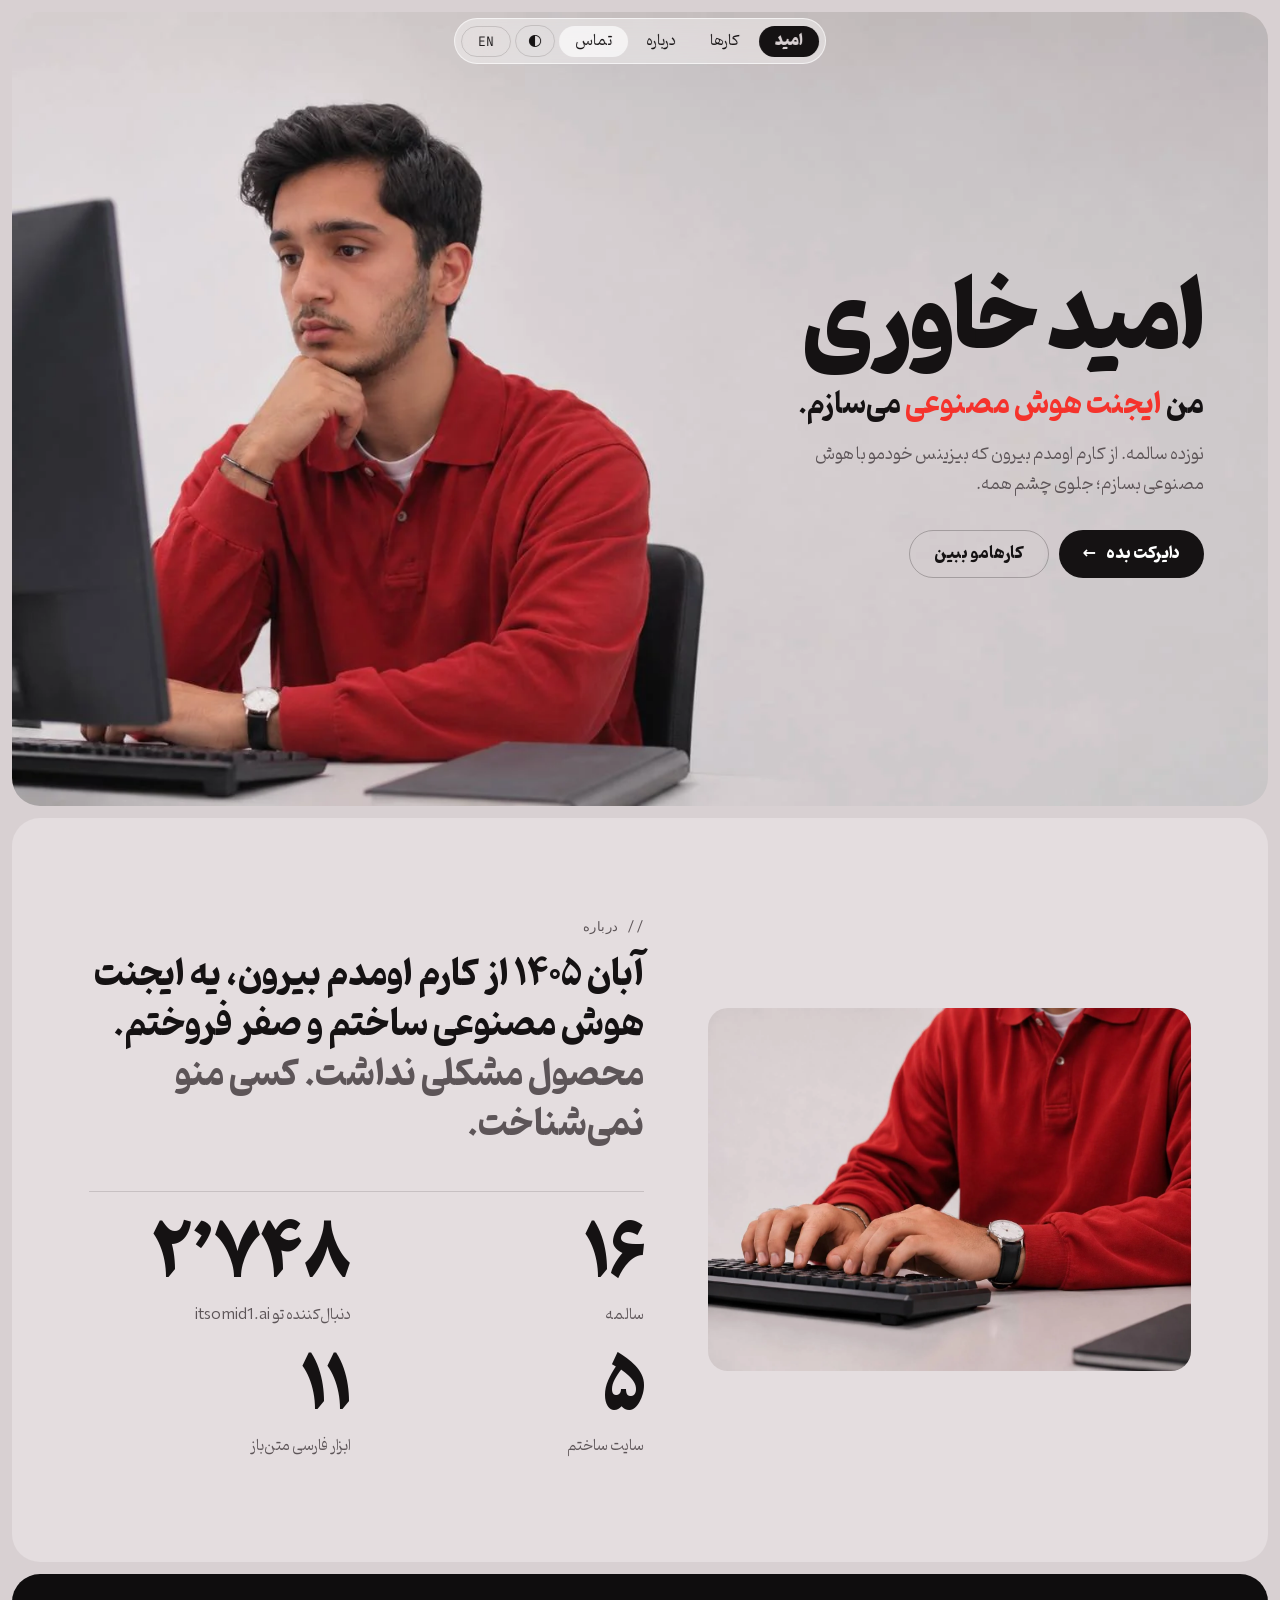
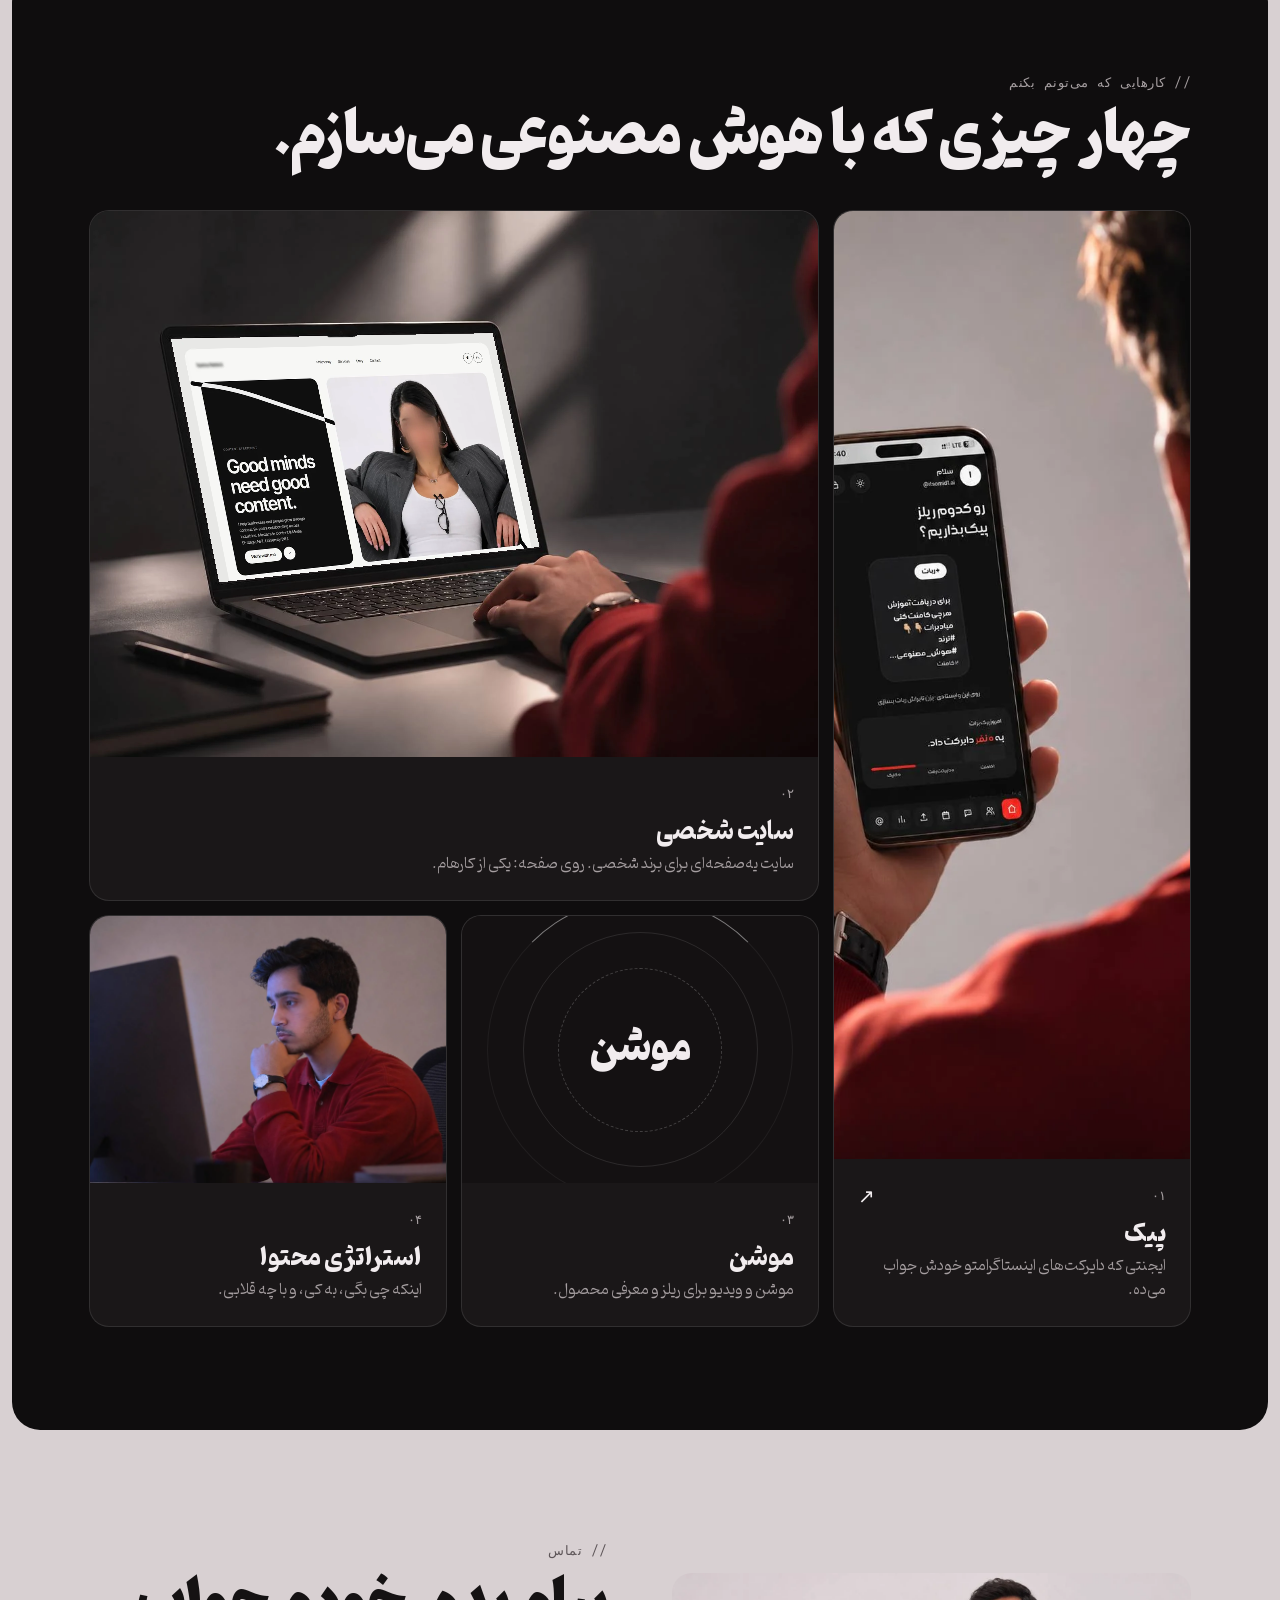
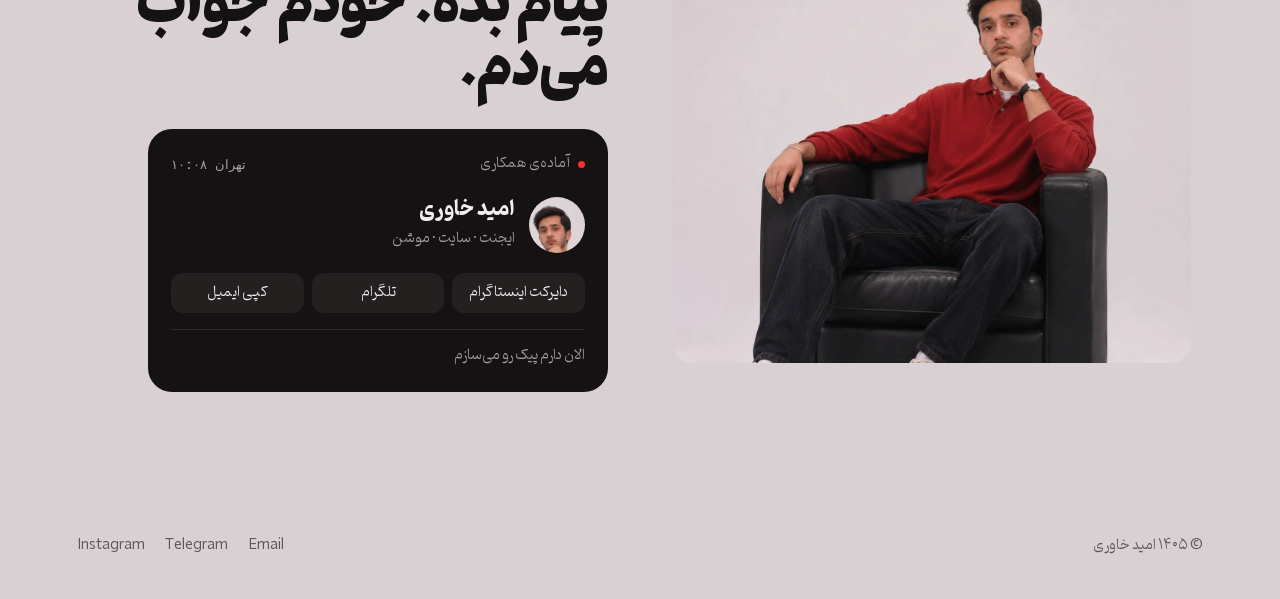
==== commit 8d79961e: "Instagram links back to omidtalks1 (main content page) Co-Authored-By: Claude Opus 5.5 <noreply@anth" ====
--- a/index.html
+++ b/index.html
@@ -39,7 +39,7 @@
     <p class="rot"><span data-en="I build">من</span> <span class="word" aria-live="polite">ایجنت هوش مصنوعی</span> <span data-en=".">می‌سازم.</span></p>
     <p class="sub" data-en="Nineteen. I left my job to build my own business with AI, in front of everyone.">نوزده سالمه. از کارم اومدم بیرون که بیزینس خودمو با هوش مصنوعی بسازم؛ جلوی چشم همه.</p>
     <div class="ctas">
-      <a class="btn solid" href="https://ig.me/m/itsomid1.ai" target="_blank" rel="noopener"><span data-en="Send a DM">دایرکت بده</span><i aria-hidden="true">←</i></a>
+      <a class="btn solid" href="https://ig.me/m/omidtalks1" target="_blank" rel="noopener"><span data-en="Send a DM">دایرکت بده</span><i aria-hidden="true">←</i></a>
       <a class="btn ghost" href="#work" data-en="See my work">کارهامو ببین</a>
     </div>
   </div>
@@ -107,7 +107,7 @@
         <div><b data-en="Omid Khavarei">امید خاوری</b><span data-en="AI agents · sites · motion">ایجنت · سایت · موشن</span></div>
       </div>
       <div class="pc-btns">
-        <a href="https://ig.me/m/itsomid1.ai" target="_blank" rel="noopener"><span data-en="Instagram DM">دایرکت اینستاگرام</span></a>
+        <a href="https://ig.me/m/omidtalks1" target="_blank" rel="noopener"><span data-en="Instagram DM">دایرکت اینستاگرام</span></a>
         <a href="https://t.me/itsomid_ai" target="_blank" rel="noopener"><span data-en="Telegram">تلگرام</span></a>
         <button class="copy" type="button" data-mail="omidkhavarimarketer@gmail.com"><span data-en="Copy email">کپی ایمیل</span></button>
       </div>
@@ -121,7 +121,7 @@
 <footer class="foot">
   <span data-en="© 1405 Omid Khavarei">© ۱۴۰۵ امید خاوری</span>
   <span class="f-links">
-    <a href="https://instagram.com/itsomid1.ai" target="_blank" rel="noopener">Instagram</a>
+    <a href="https://instagram.com/omidtalks1" target="_blank" rel="noopener">Instagram</a>
     <a href="https://t.me/itsomid_ai" target="_blank" rel="noopener">Telegram</a>
     <a href="mailto:omidkhavarimarketer@gmail.com">Email</a>
   </span>
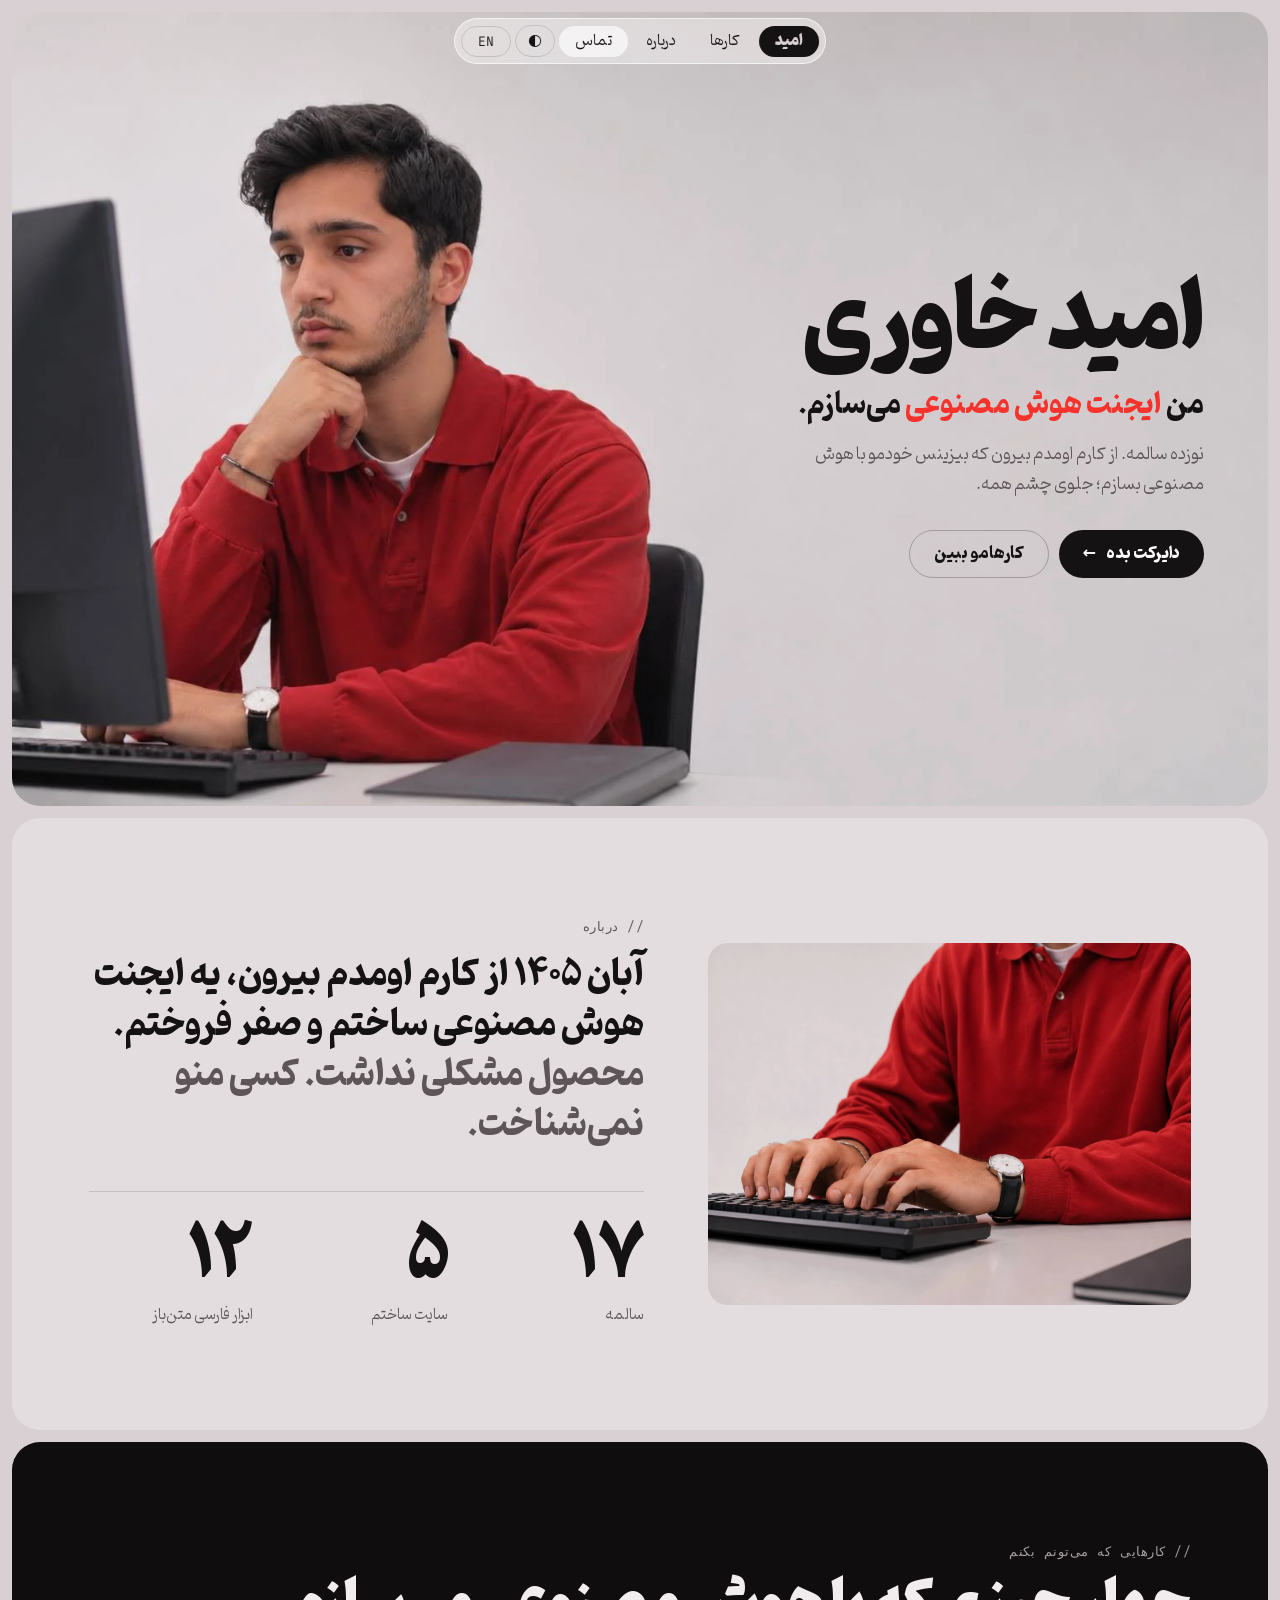
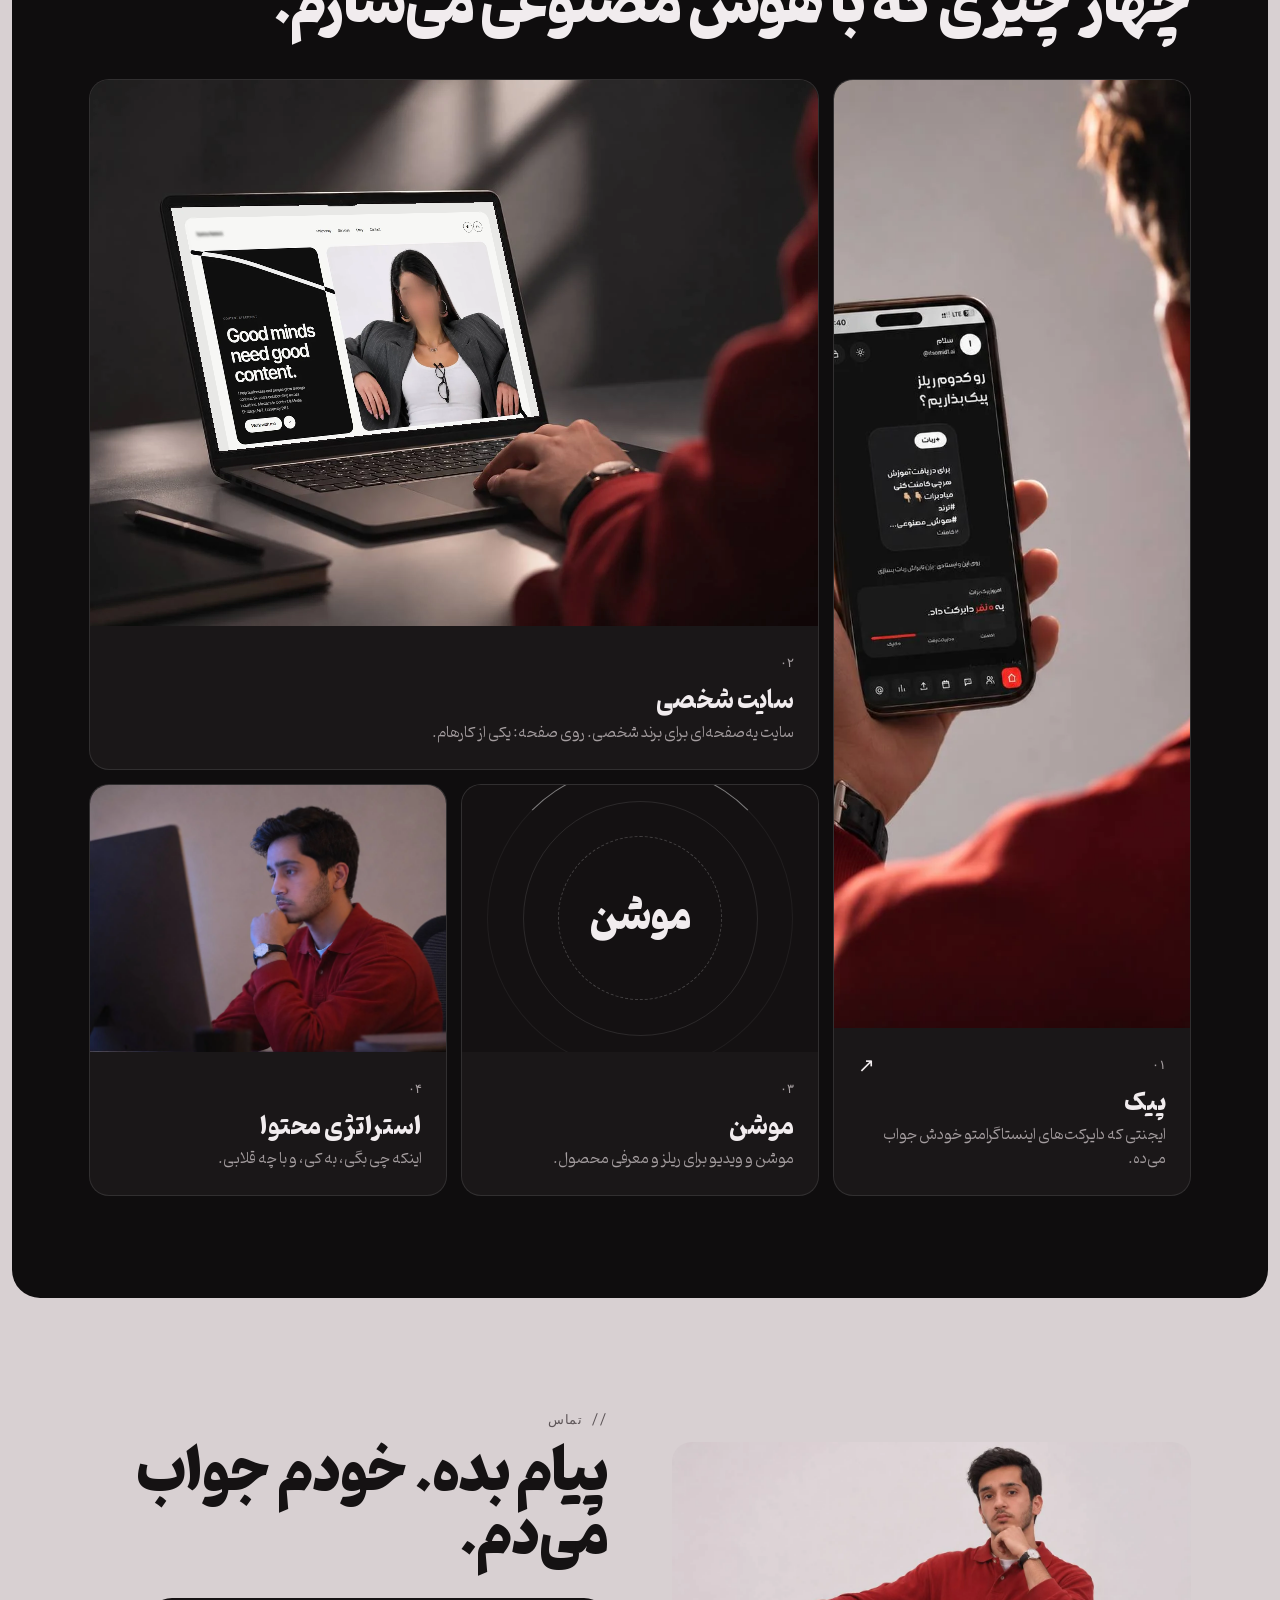
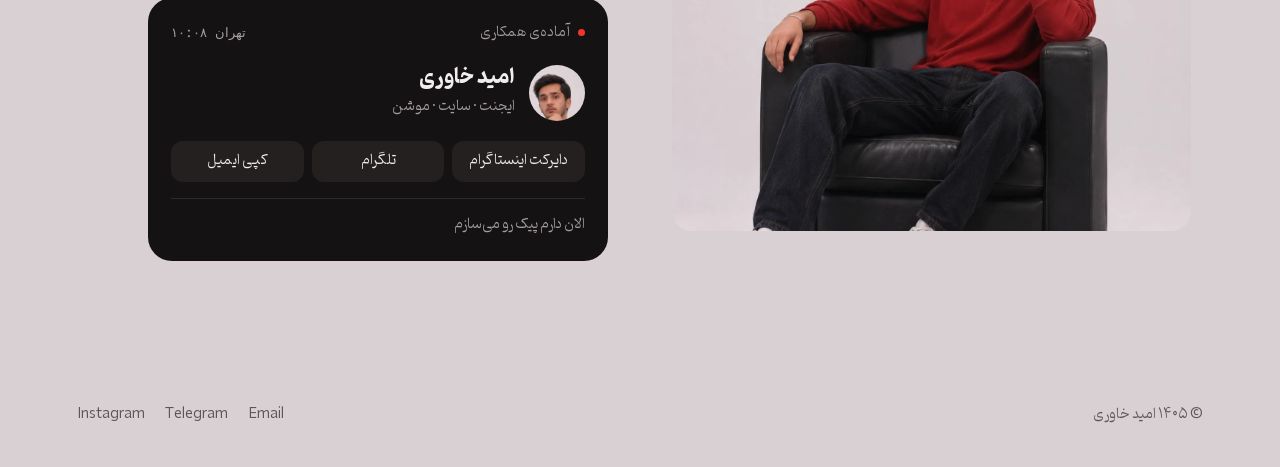
==== commit fd5e2477: "Remove follower count from the about stats Co-Authored-By: Claude Opus 5.5 <noreply@anthropic.com>" ====
--- a/index.html
+++ b/index.html
@@ -55,7 +55,6 @@
     <p class="statement" data-en="Aban 1405: I left my job, built an AI agent, and sold zero. <em>The product was fine. Nobody knew me.</em>">آبان ۱۴۰۵ از کارم اومدم بیرون، یه ایجنت هوش مصنوعی ساختم و صفر فروختم. <em>محصول مشکلی نداشت. کسی منو نمی‌شناخت.</em></p>
     <dl class="stats">
       <div><dt class="num" data-to="19">۰</dt><dd data-en="years old">سالمه</dd></div>
-      <div><dt class="num" data-to="3260">۰</dt><dd data-en="followers on itsomid1.ai">دنبال‌کننده تو itsomid1.ai</dd></div>
       <div><dt class="num" data-to="6">۰</dt><dd data-en="sites built">سایت ساختم</dd></div>
       <div><dt class="num" data-to="13">۰</dt><dd data-en="open-source Persian tools">ابزار فارسی متن‌باز</dd></div>
     </dl>
--- a/css/v2.css
+++ b/css/v2.css
@@ -69,7 +69,7 @@
 .about figure img,.contact figure img{width:100%;border-radius:20px;aspect-ratio:4/3;object-fit:cover}
 .statement{font-size:clamp(24px,2.7vw,38px);line-height:1.45;font-weight:700;margin-bottom:40px}
 .statement em{font-style:normal;color:var(--mute)}
-.stats{display:grid;grid-template-columns:repeat(2,1fr);gap:28px 32px;border-top:1px solid var(--line);padding-top:32px}
+.stats{display:grid;grid-template-columns:repeat(3,1fr);gap:28px 32px;border-top:1px solid var(--line);padding-top:32px}
 .stats dt{font:800 clamp(44px,5.4vw,76px)/1 var(--fa);letter-spacing:-.02em}
 html[lang=en] .stats dt{font-family:var(--en);letter-spacing:-.05em}
 .stats dd{color:var(--mute);font-size:15px;margin-top:8px}
